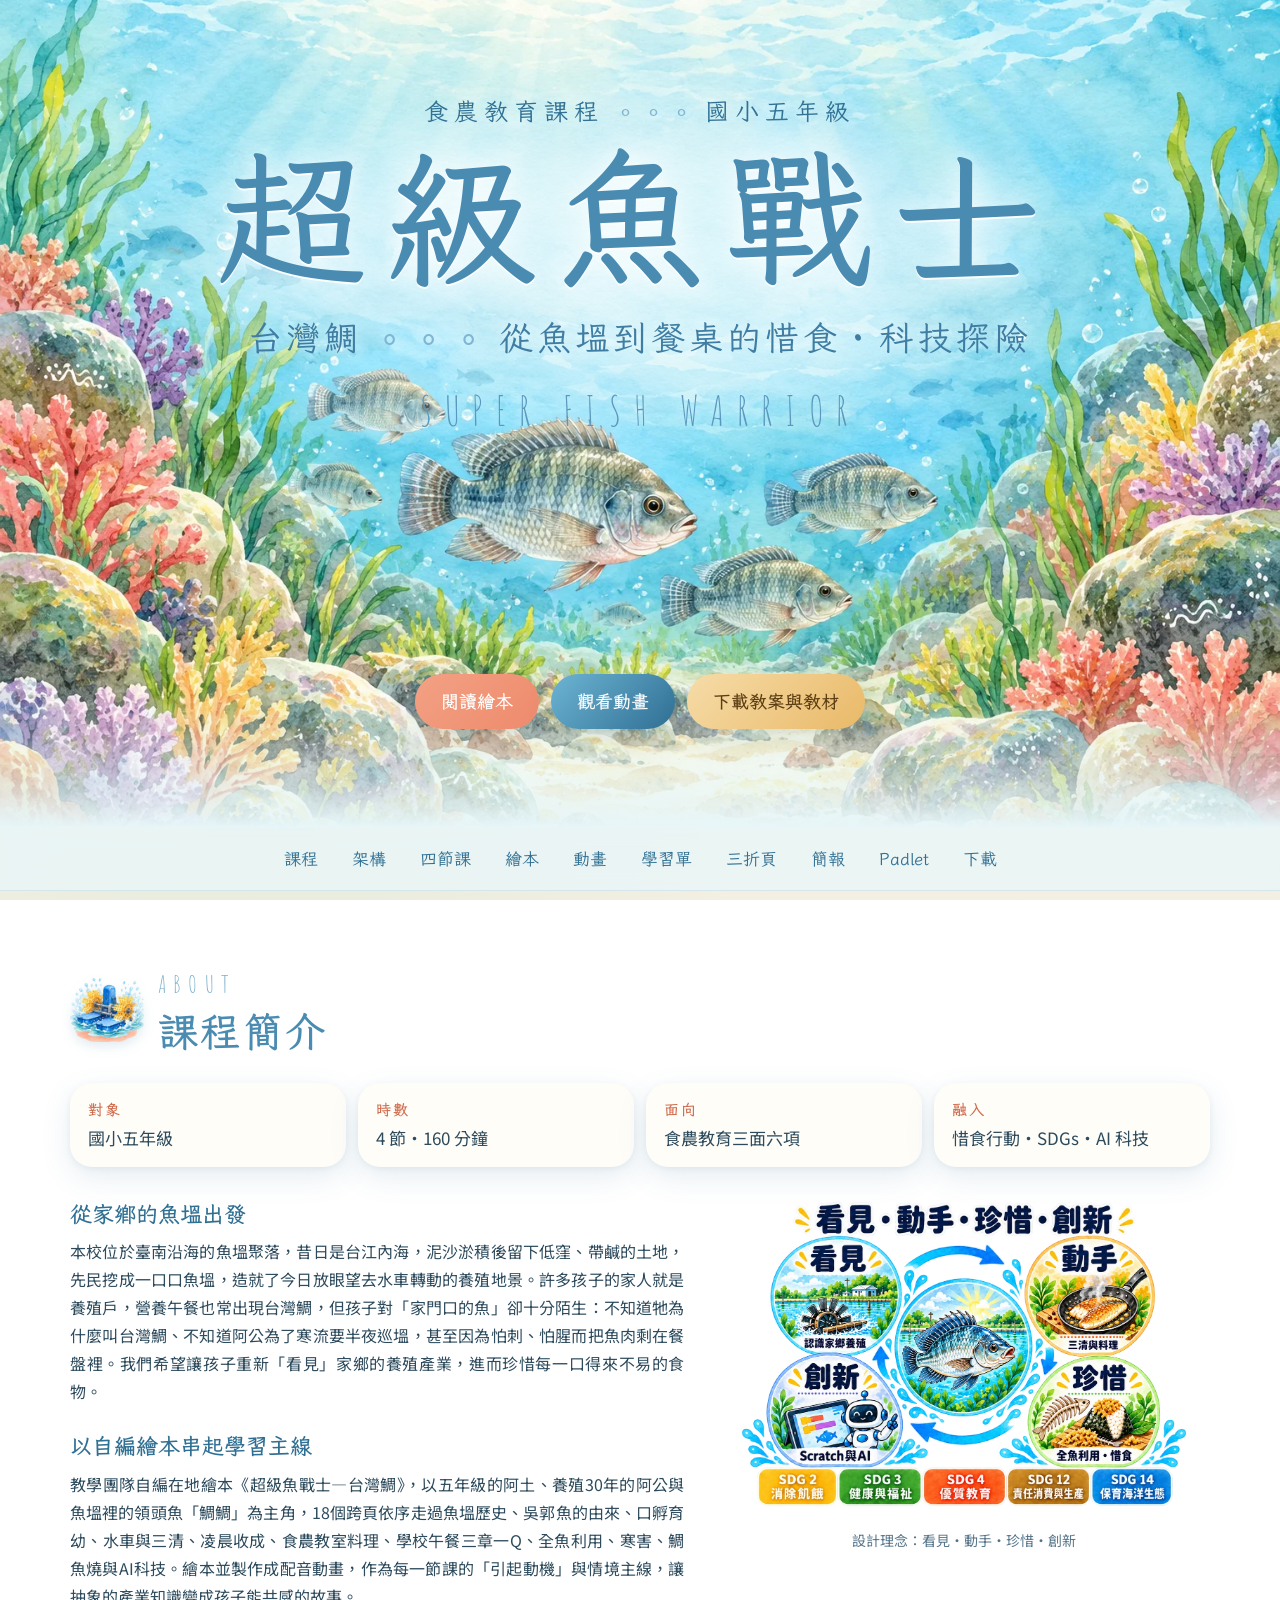
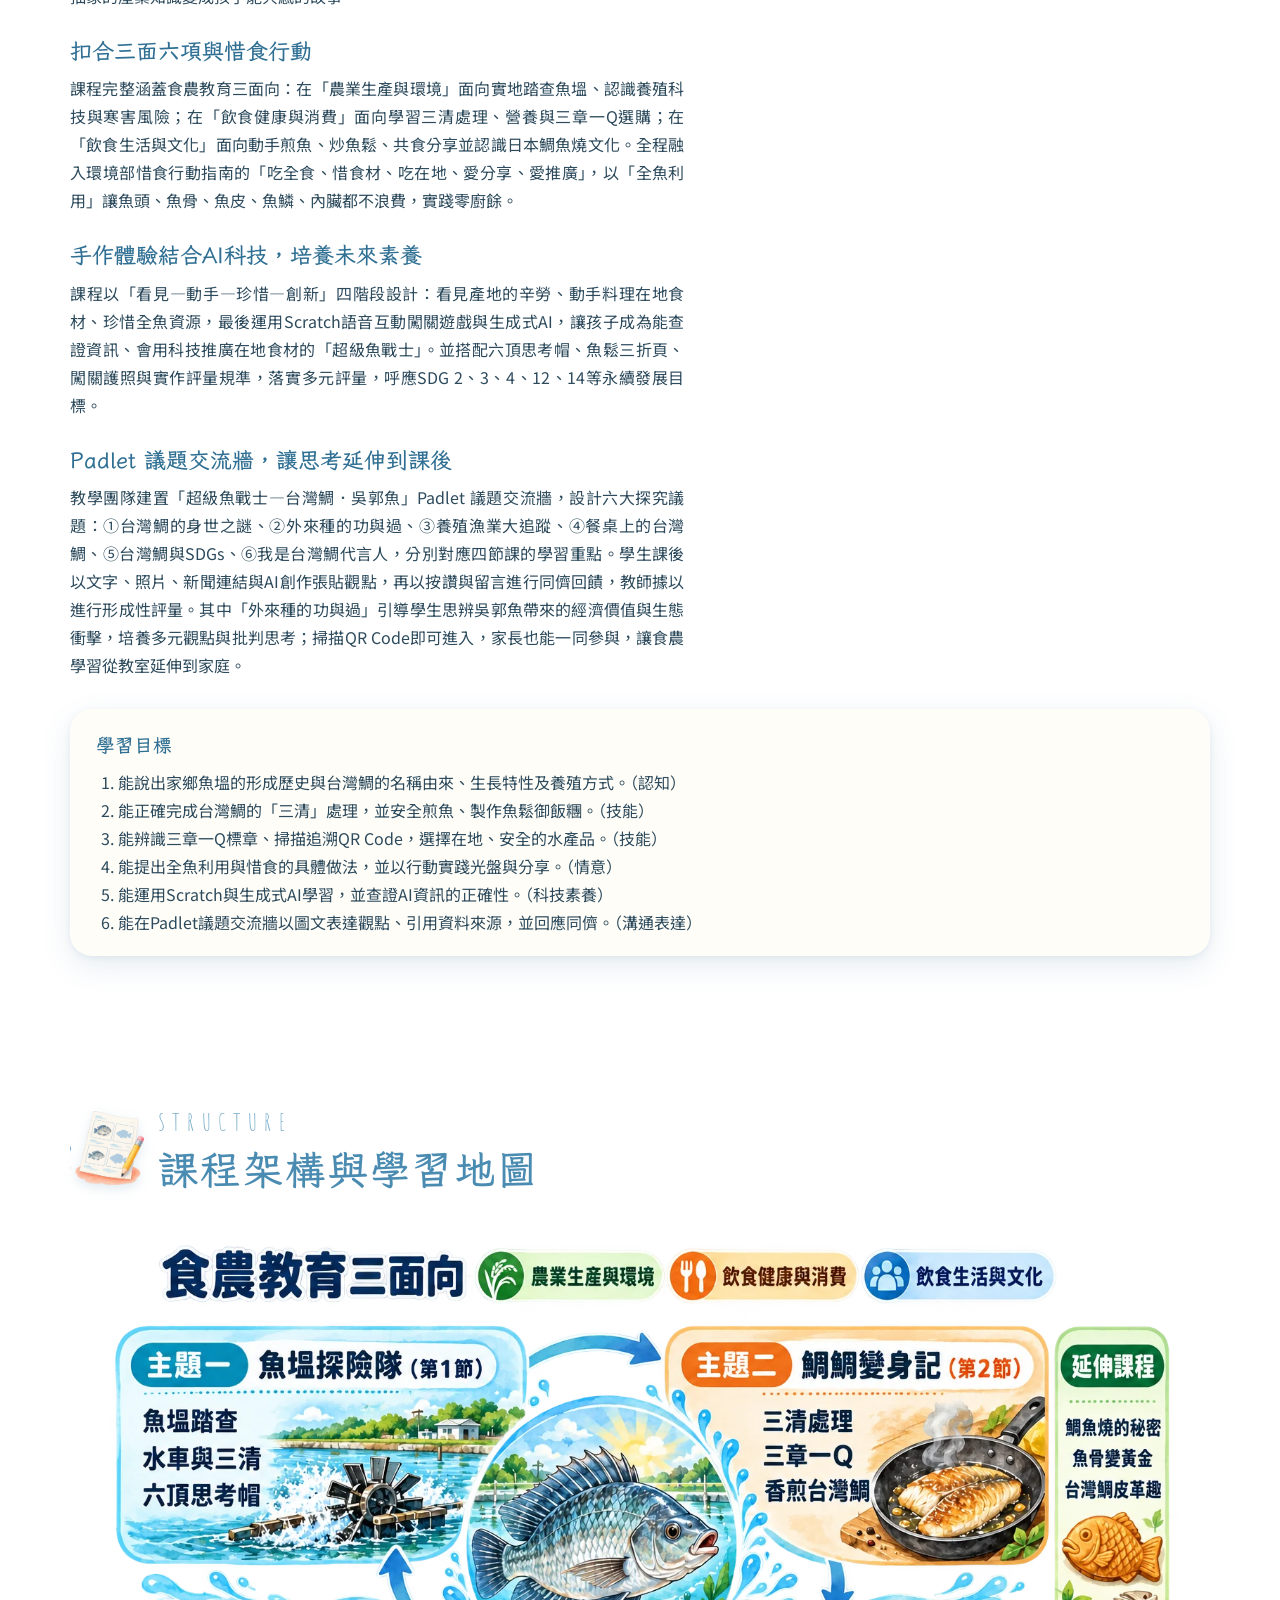
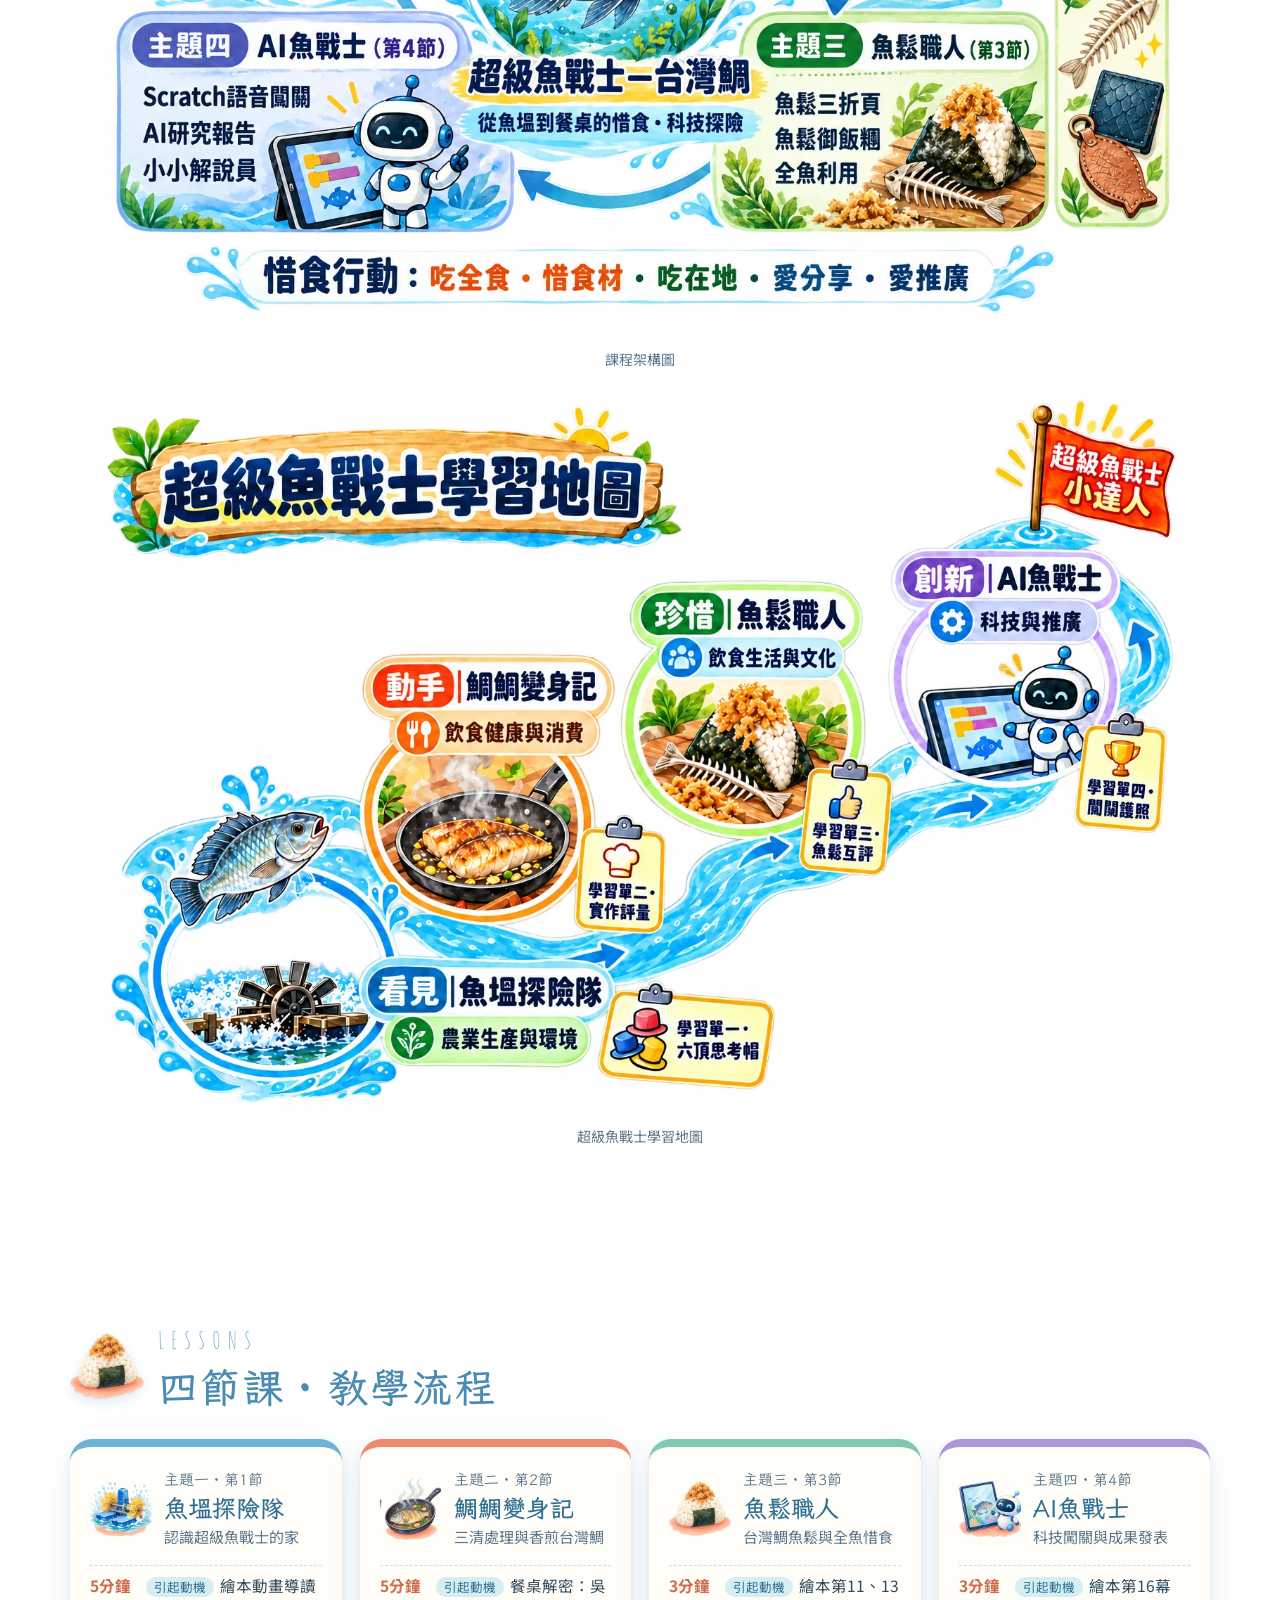
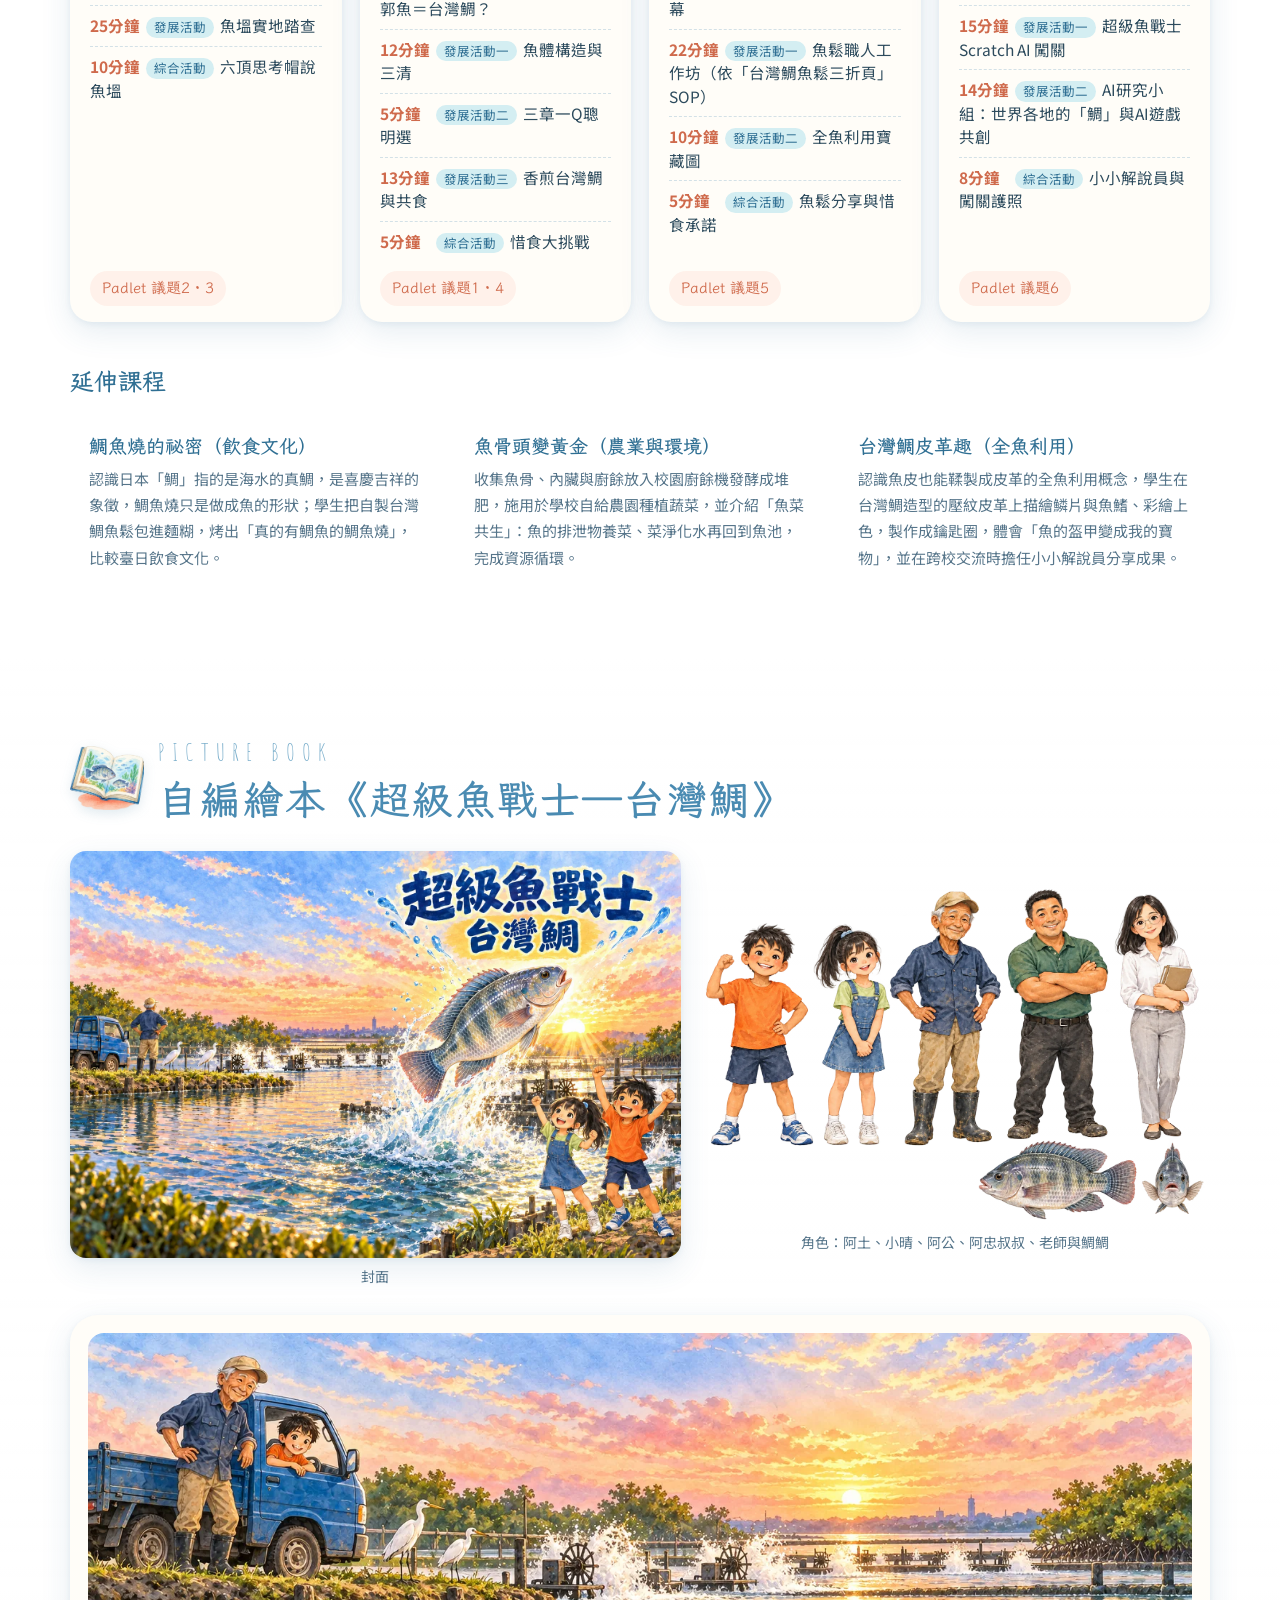
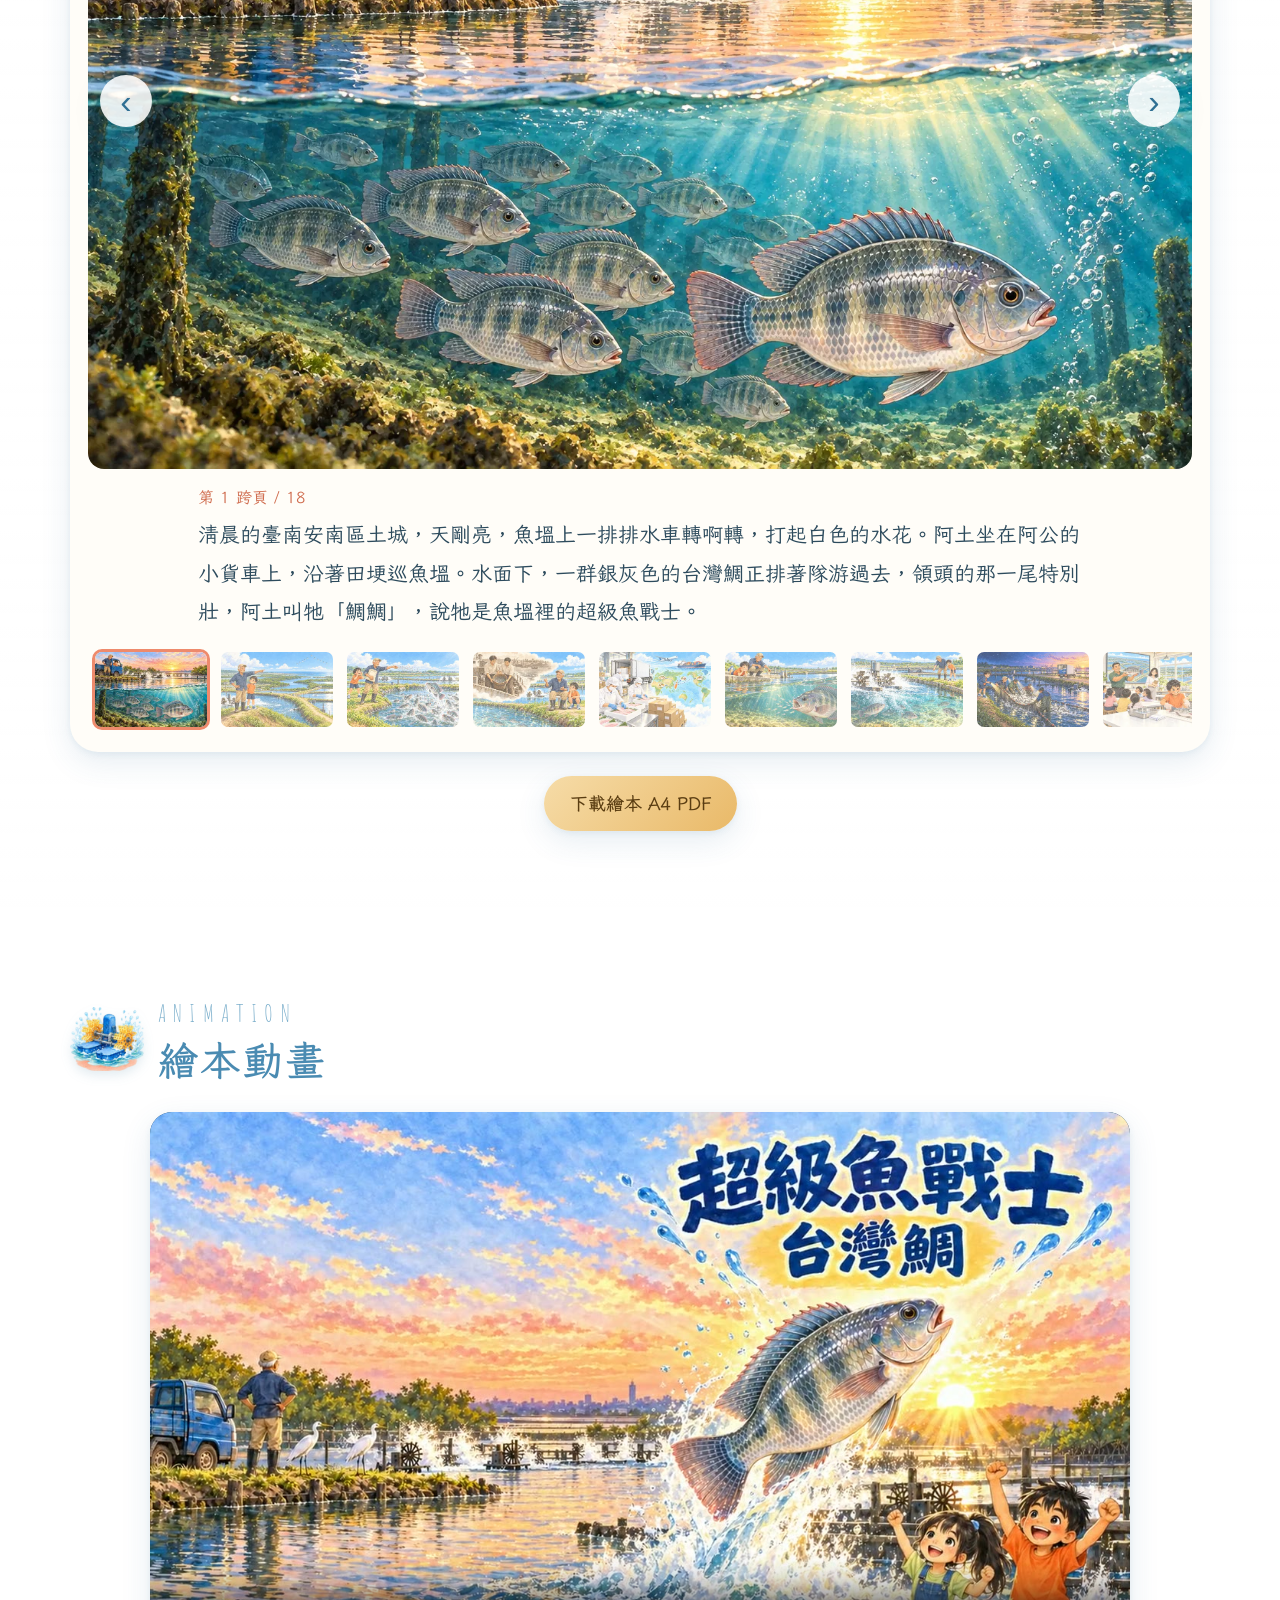
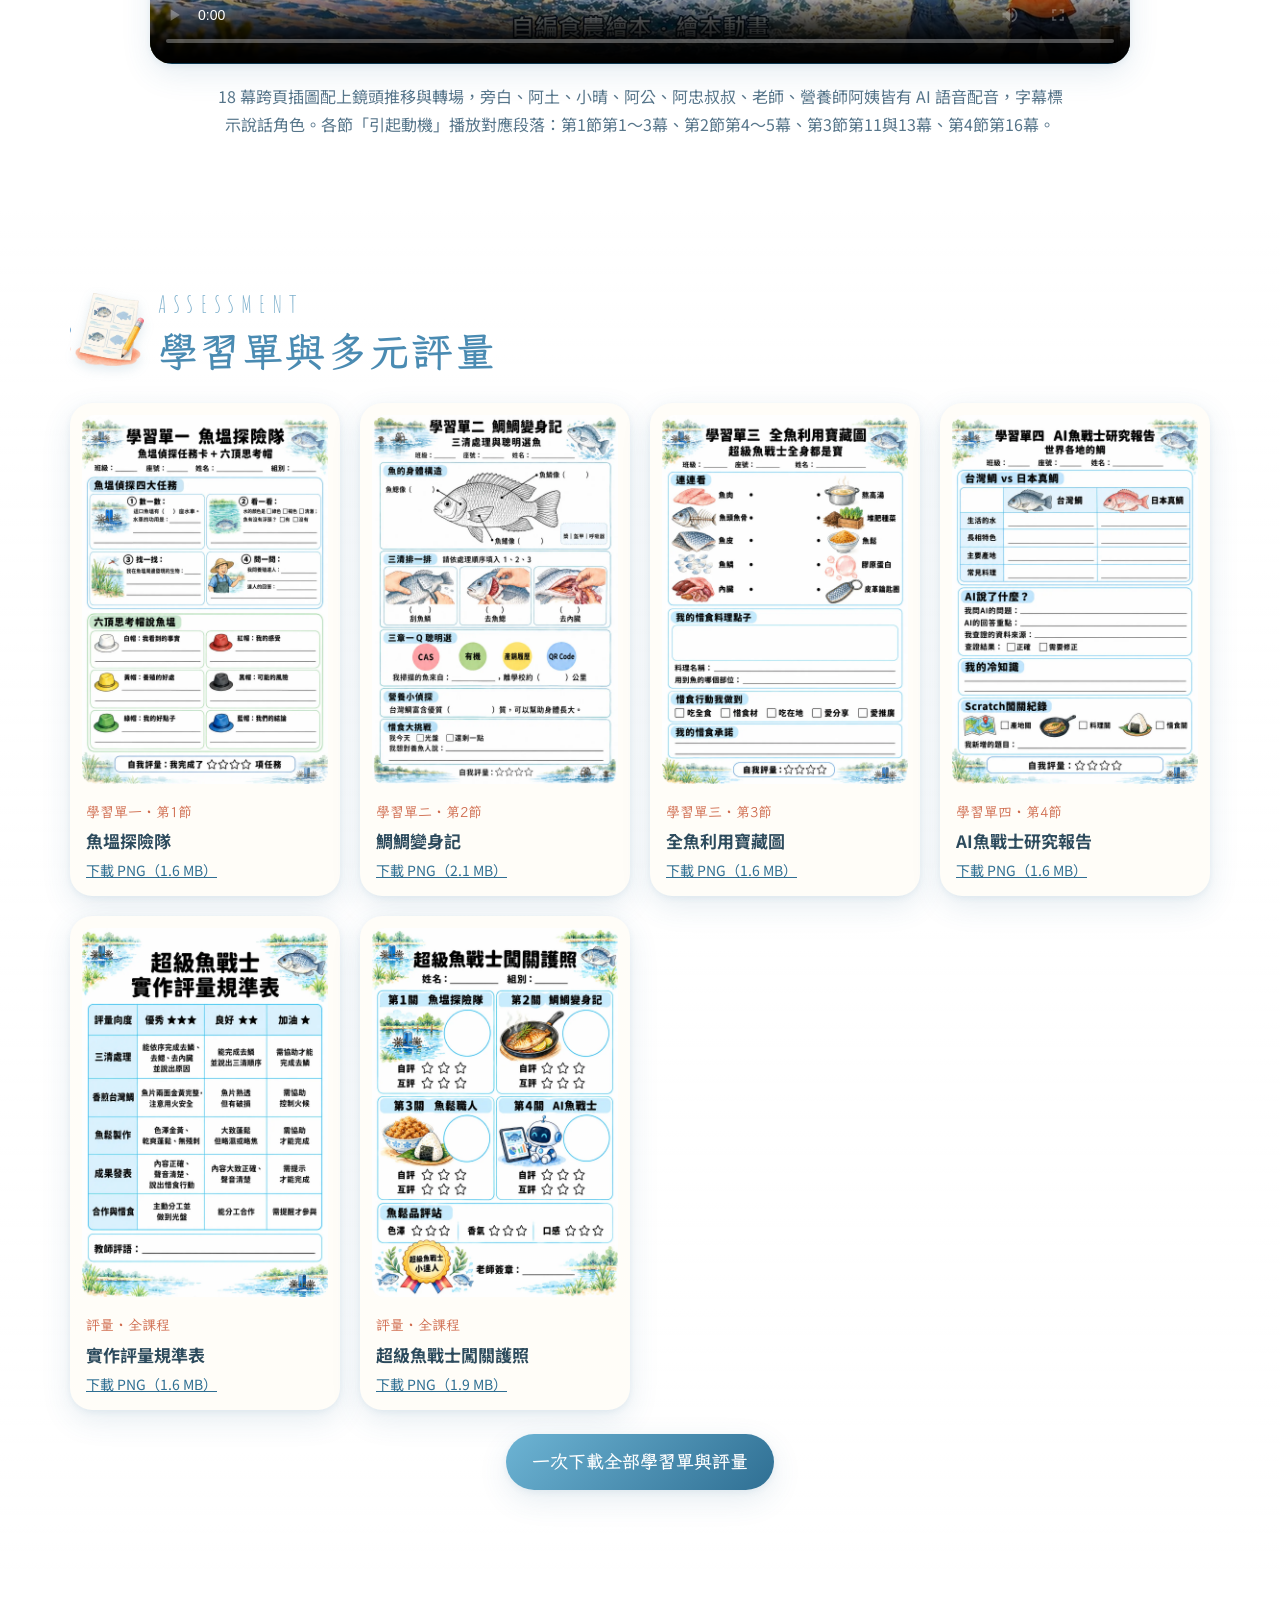
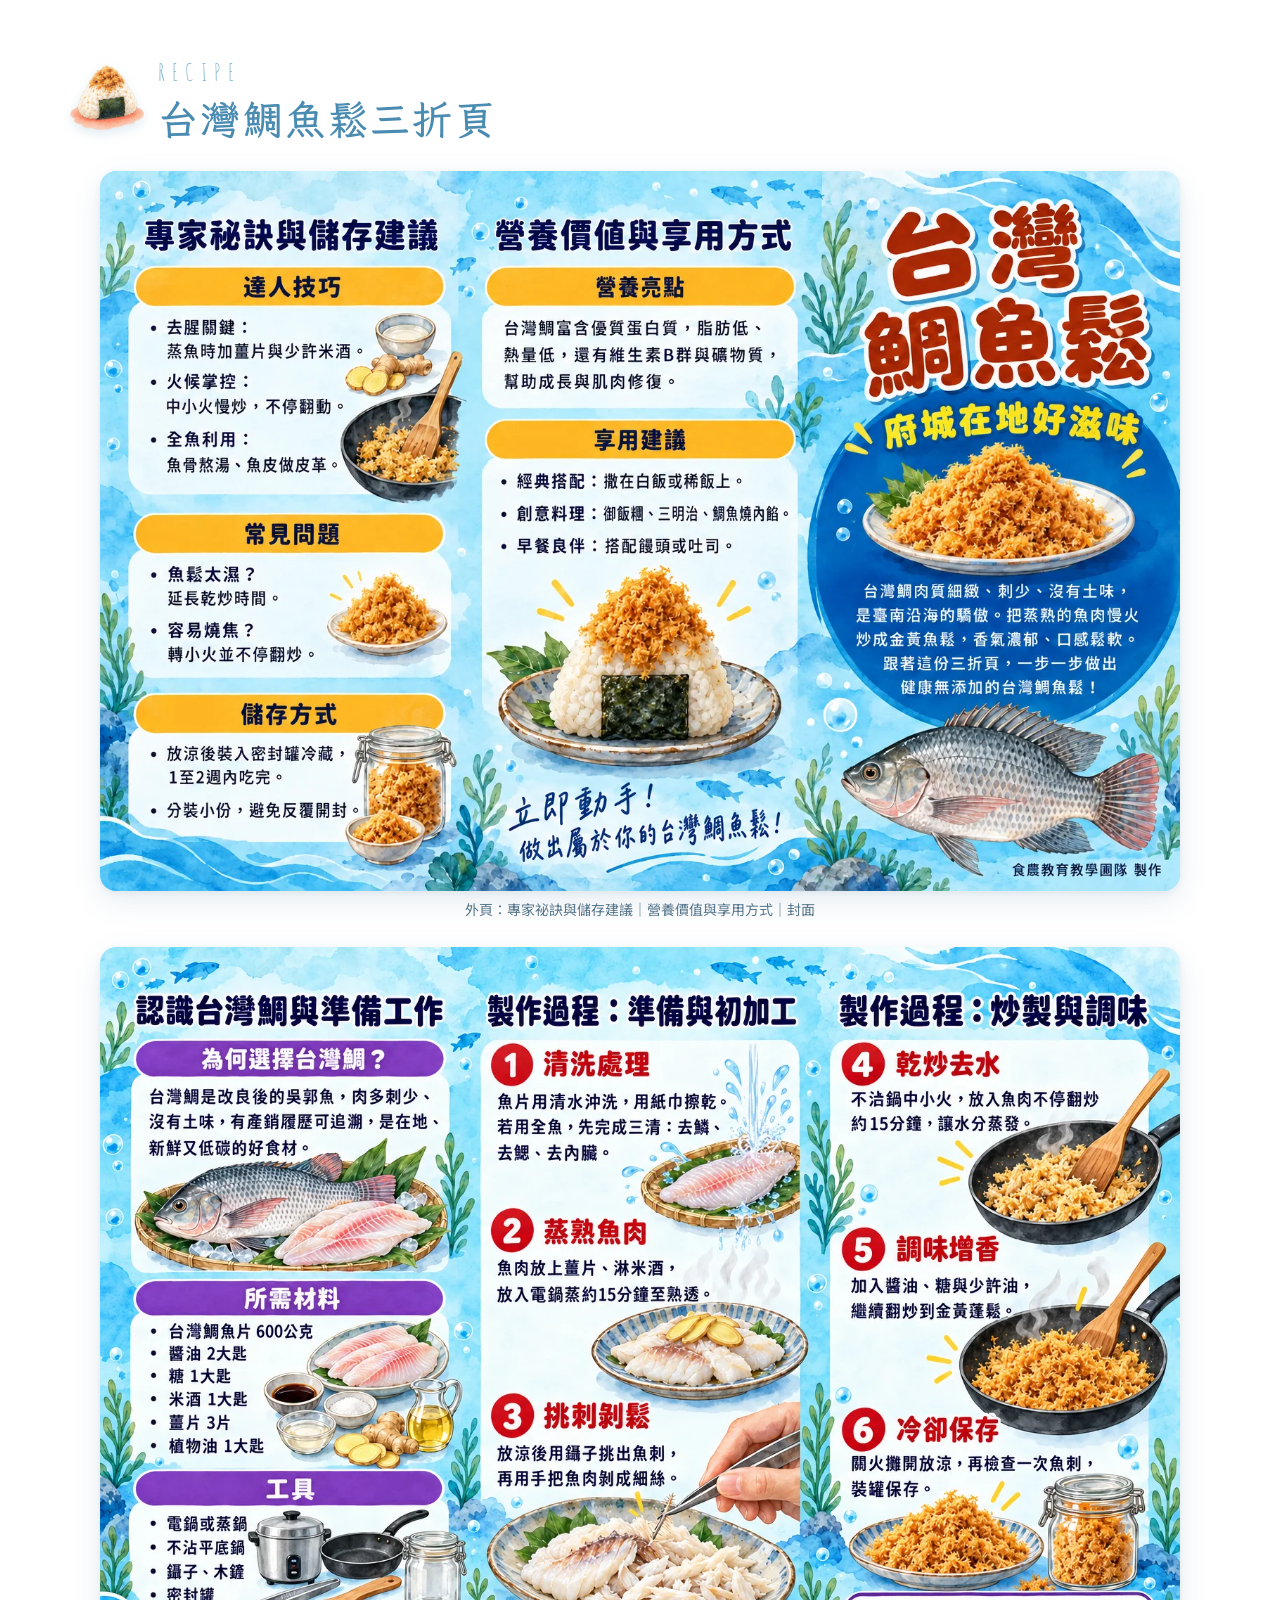
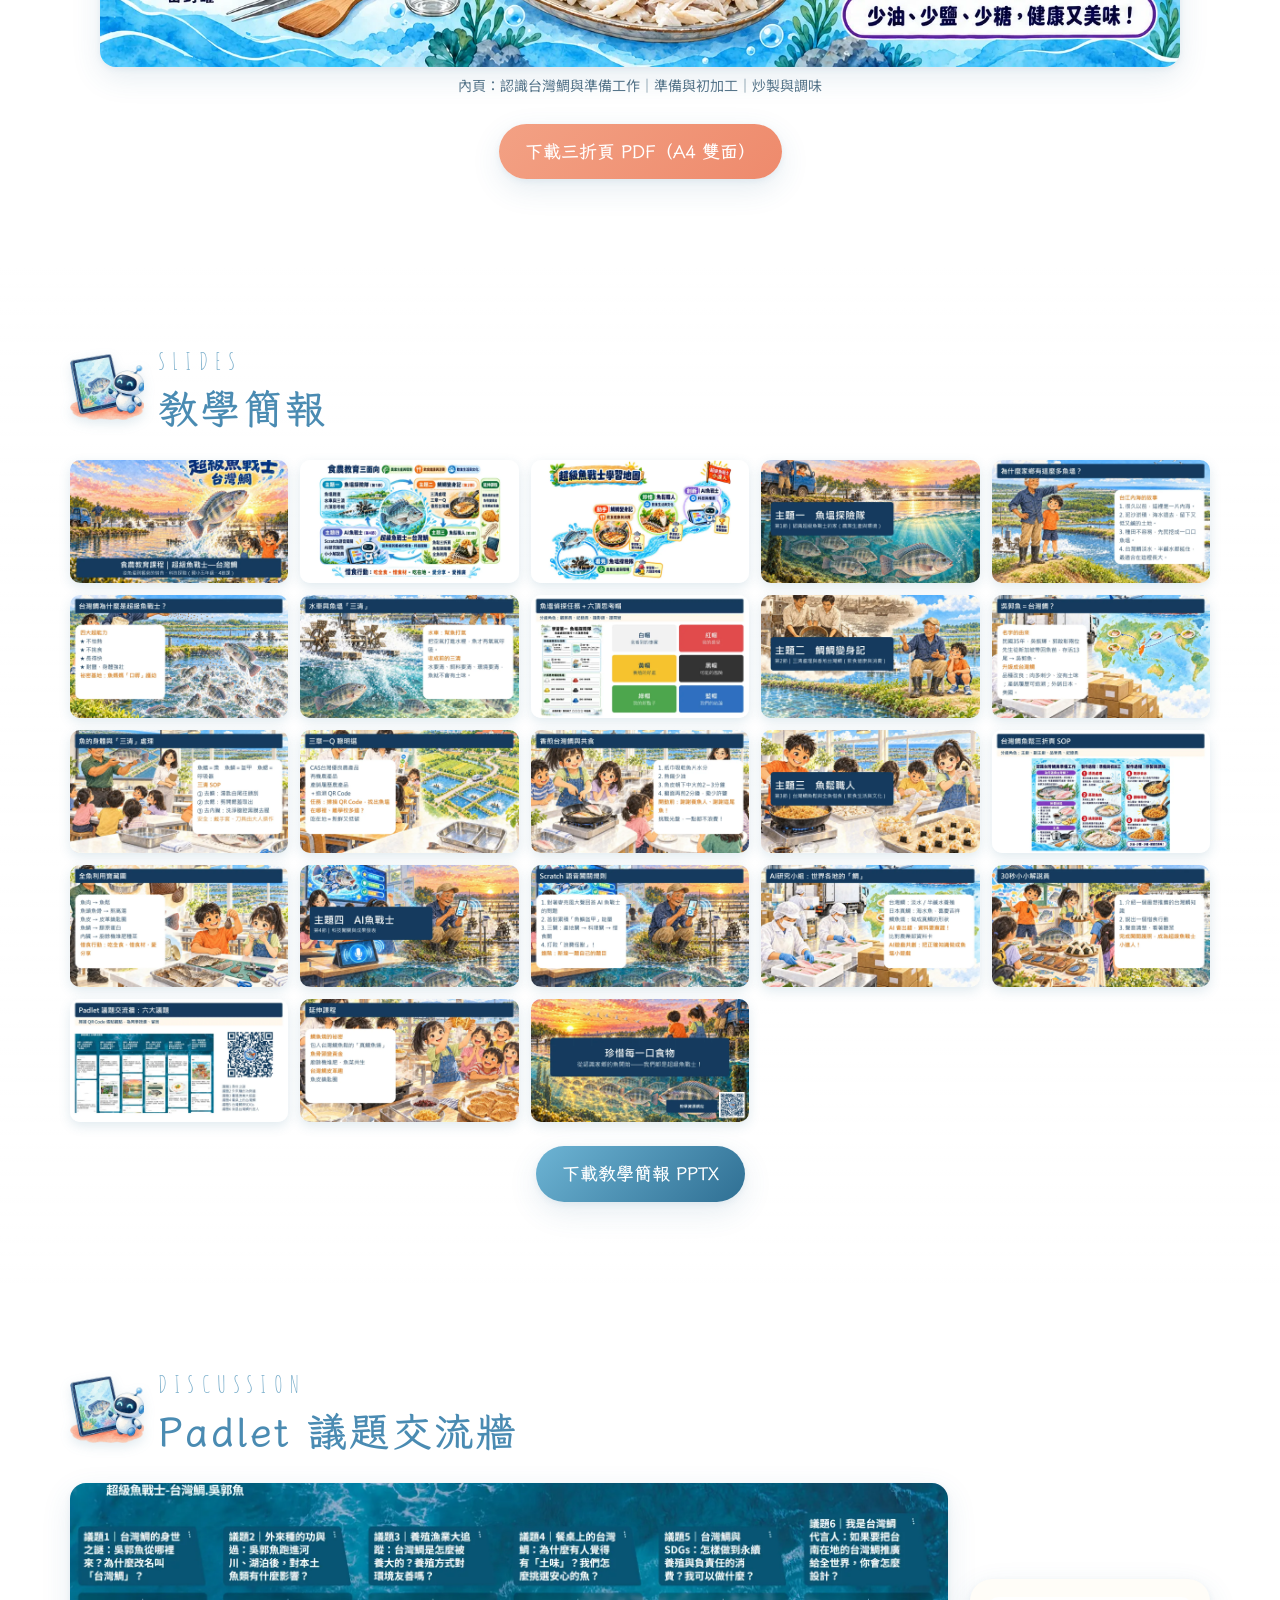
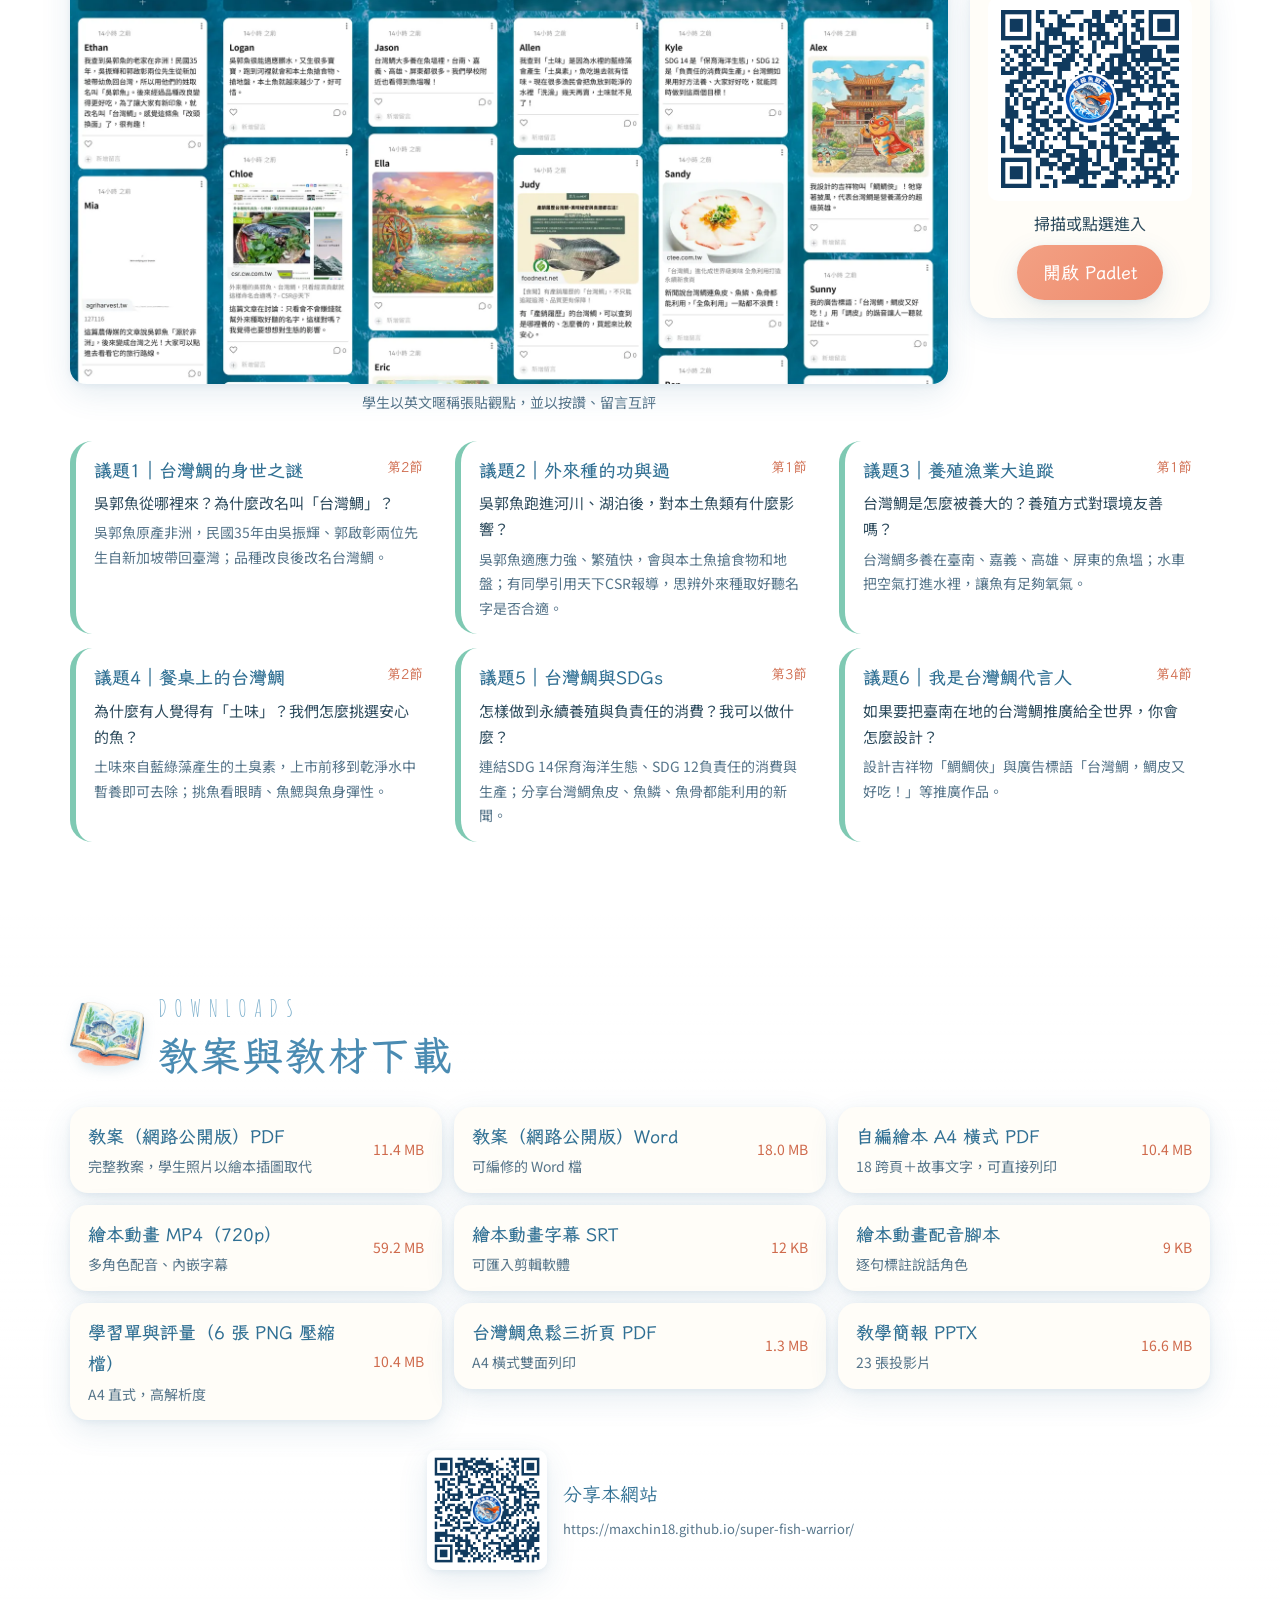
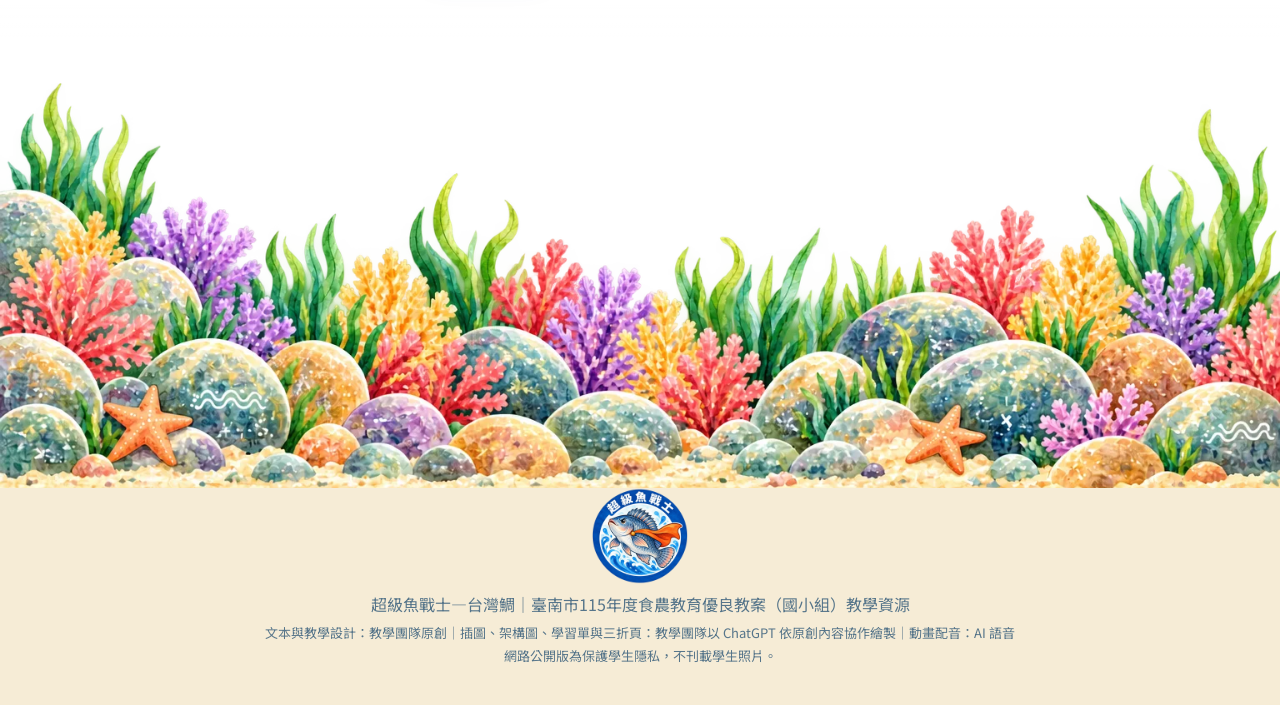
==== index.html @ cfd2410c "Add 超級魚戰士—台灣鯛 food and agriculture education resource site Lesson plan (public web edition), picture" ====
<!doctype html>
<html lang="zh-Hant-TW">
<head>
<meta charset="utf-8">
<meta name="viewport" content="width=device-width, initial-scale=1">
<title>超級魚戰士—台灣鯛｜食農教育教學資源</title>
<meta name="description" content="國小食農教育課程「超級魚戰士—台灣鯛」：教案、自編繪本、繪本動畫、學習單與評量、魚鬆三折頁、教學簡報與 Padlet 議題交流牆。">
<meta property="og:title" content="超級魚戰士—台灣鯛｜食農教育教學資源">
<meta property="og:image" content="img/hero.webp">
<link rel="icon" href="img/favicon.png">
<link rel="preconnect" href="https://fonts.googleapis.com"><link rel="preconnect" href="https://fonts.gstatic.com" crossorigin>
<link href="https://fonts.googleapis.com/css2?family=Amatic+SC:wght@700&family=LXGW+WenKai+TC:wght@400;700&family=Noto+Sans+TC:wght@400;500;700&display=swap" rel="stylesheet">
<link rel="stylesheet" href="style.css">
</head>
<body>
<header class="hero" id="top">
<div class="hero-inner">
<p class="kicker">食農教育課程 <span class="dots">∘ ∘ ∘</span> 國小五年級</p>
<h1>超級魚戰士</h1>
<p class="sub"><span class="sub-a">台灣鯛</span> <span class="dots">∘ ∘ ∘</span> <span class="sub-b">從魚塭到餐桌的惜食・科技探險</span></p>
<p class="en">SUPER FISH WARRIOR</p>
</div>
<div class="cta"><a class="btn coral" href="#book">閱讀繪本</a><a class="btn sea" href="#animation">觀看動畫</a><a class="btn sand" href="#downloads">下載教案與教材</a></div>
</header>
<nav class="nav"><div class="nav-inner"><a href="#about">課程</a><a href="#architecture">架構</a><a href="#lessons">四節課</a><a href="#book">繪本</a><a href="#animation">動畫</a><a href="#sheets">學習單</a><a href="#trifold">三折頁</a><a href="#slides">簡報</a><a href="#padlet">Padlet</a><a href="#downloads">下載</a></div></nav>
<main>
<section id="about" class="sec">
<div class="wrap">
<div class="sec-head"><img class="sec-icon" src="img/icon-1.webp" alt="" loading="lazy"><div><p class="eyebrow">ABOUT</p><h2>課程簡介</h2></div></div>
<ul class="facts"><li><b>對象</b>國小五年級</li><li><b>時數</b>4 節・160 分鐘</li><li><b>面向</b>食農教育三面六項</li><li><b>融入</b>惜食行動・SDGs・AI 科技</li></ul>
<div class="two">
<div class="prose">
<h3>從家鄉的魚塭出發</h3>
<p>本校位於臺南沿海的魚塭聚落，昔日是台江內海，泥沙淤積後留下低窪、帶鹹的土地，先民挖成一口口魚塭，造就了今日放眼望去水車轉動的養殖地景。許多孩子的家人就是養殖戶，營養午餐也常出現台灣鯛，但孩子對「家門口的魚」卻十分陌生：不知道牠為什麼叫台灣鯛、不知道阿公為了寒流要半夜巡塭，甚至因為怕刺、怕腥而把魚肉剩在餐盤裡。我們希望讓孩子重新「看見」家鄉的養殖產業，進而珍惜每一口得來不易的食物。</p>
<h3>以自編繪本串起學習主線</h3>
<p>教學團隊自編在地繪本《超級魚戰士—台灣鯛》，以五年級的阿土、養殖30年的阿公與魚塭裡的領頭魚「鯛鯛」為主角，18個跨頁依序走過魚塭歷史、吳郭魚的由來、口孵育幼、水車與三清、凌晨收成、食農教室料理、學校午餐三章一Q、全魚利用、寒害、鯛魚燒與AI科技。繪本並製作成配音動畫，作為每一節課的「引起動機」與情境主線，讓抽象的產業知識變成孩子能共感的故事。</p>
<h3>扣合三面六項與惜食行動</h3>
<p>課程完整涵蓋食農教育三面向：在「農業生產與環境」面向實地踏查魚塭、認識養殖科技與寒害風險；在「飲食健康與消費」面向學習三清處理、營養與三章一Q選購；在「飲食生活與文化」面向動手煎魚、炒魚鬆、共食分享並認識日本鯛魚燒文化。全程融入環境部惜食行動指南的「吃全食、惜食材、吃在地、愛分享、愛推廣」，以「全魚利用」讓魚頭、魚骨、魚皮、魚鱗、內臟都不浪費，實踐零廚餘。</p>
<h3>手作體驗結合AI科技，培養未來素養</h3>
<p>課程以「看見—動手—珍惜—創新」四階段設計：看見產地的辛勞、動手料理在地食材、珍惜全魚資源，最後運用Scratch語音互動闖關遊戲與生成式AI，讓孩子成為能查證資訊、會用科技推廣在地食材的「超級魚戰士」。並搭配六頂思考帽、魚鬆三折頁、闖關護照與實作評量規準，落實多元評量，呼應SDG 2、3、4、12、14等永續發展目標。</p>
<h3>Padlet 議題交流牆，讓思考延伸到課後</h3>
<p>教學團隊建置「超級魚戰士—台灣鯛．吳郭魚」Padlet 議題交流牆，設計六大探究議題：①台灣鯛的身世之謎、②外來種的功與過、③養殖漁業大追蹤、④餐桌上的台灣鯛、⑤台灣鯛與SDGs、⑥我是台灣鯛代言人，分別對應四節課的學習重點。學生課後以文字、照片、新聞連結與AI創作張貼觀點，再以按讚與留言進行同儕回饋，教師據以進行形成性評量。其中「外來種的功與過」引導學生思辨吳郭魚帶來的經濟價值與生態衝擊，培養多元觀點與批判思考；掃描QR Code即可進入，家長也能一同參與，讓食農學習從教室延伸到家庭。</p>
</div>
<figure class="float-fig"><img src="img/rationale.webp" alt="設計理念：看見、動手、珍惜、創新" loading="lazy"><figcaption>設計理念：看見・動手・珍惜・創新</figcaption></figure>
</div>
<div class="goals"><h3>學習目標</h3><ol><li>能說出家鄉魚塭的形成歷史與台灣鯛的名稱由來、生長特性及養殖方式。（認知）</li><li>能正確完成台灣鯛的「三清」處理，並安全煎魚、製作魚鬆御飯糰。（技能）</li><li>能辨識三章一Q標章、掃描追溯QR Code，選擇在地、安全的水產品。（技能）</li><li>能提出全魚利用與惜食的具體做法，並以行動實踐光盤與分享。（情意）</li><li>能運用Scratch與生成式AI學習，並查證AI資訊的正確性。（科技素養）</li><li>能在Padlet議題交流牆以圖文表達觀點、引用資料來源，並回應同儕。（溝通表達）</li></ol></div>
</div>
</section>
<section id="architecture" class="sec tint">
<div class="wrap">
<div class="sec-head"><img class="sec-icon" src="img/icon-6.webp" alt="" loading="lazy"><div><p class="eyebrow">STRUCTURE</p><h2>課程架構與學習地圖</h2></div></div>
<figure class="wide-fig"><img src="img/architecture.webp" alt="課程架構圖" loading="lazy"><figcaption>課程架構圖</figcaption></figure>
<figure class="wide-fig"><img src="img/learning-map.webp" alt="超級魚戰士學習地圖" loading="lazy"><figcaption>超級魚戰士學習地圖</figcaption></figure>
</div>
</section>
<section id="lessons" class="sec">
<div class="wrap">
<div class="sec-head"><img class="sec-icon" src="img/icon-4.webp" alt="" loading="lazy"><div><p class="eyebrow">LESSONS</p><h2>四節課・教學流程</h2></div></div>
<div class="lesson-grid">
<article class="lesson sea">
<div class="lesson-top"><img class="lesson-icon" src="img/icon-1.webp" alt="" loading="lazy"><div><p class="lesson-no">主題一・第1節</p><h3>魚塭探險隊</h3><p class="lesson-name">認識超級魚戰士的家</p></div></div>
<ol class="steps"><li><span class="time">5分鐘</span><span class="label">引起動機</span>繪本動畫導讀</li><li><span class="time">25分鐘</span><span class="label">發展活動</span>魚塭實地踏查</li><li><span class="time">10分鐘</span><span class="label">綜合活動</span>六頂思考帽說魚塭</li></ol>
<p class="chip">Padlet 議題2・3</p>
</article>
<article class="lesson coral">
<div class="lesson-top"><img class="lesson-icon" src="img/icon-3.webp" alt="" loading="lazy"><div><p class="lesson-no">主題二・第2節</p><h3>鯛鯛變身記</h3><p class="lesson-name">三清處理與香煎台灣鯛</p></div></div>
<ol class="steps"><li><span class="time">5分鐘</span><span class="label">引起動機</span>餐桌解密：吳郭魚＝台灣鯛？</li><li><span class="time">12分鐘</span><span class="label">發展活動一</span>魚體構造與三清</li><li><span class="time">5分鐘</span><span class="label">發展活動二</span>三章一Q聰明選</li><li><span class="time">13分鐘</span><span class="label">發展活動三</span>香煎台灣鯛與共食</li><li><span class="time">5分鐘</span><span class="label">綜合活動</span>惜食大挑戰</li></ol>
<p class="chip">Padlet 議題1・4</p>
</article>
<article class="lesson mint">
<div class="lesson-top"><img class="lesson-icon" src="img/icon-4.webp" alt="" loading="lazy"><div><p class="lesson-no">主題三・第3節</p><h3>魚鬆職人</h3><p class="lesson-name">台灣鯛魚鬆與全魚惜食</p></div></div>
<ol class="steps"><li><span class="time">3分鐘</span><span class="label">引起動機</span>繪本第11、13幕</li><li><span class="time">22分鐘</span><span class="label">發展活動一</span>魚鬆職人工作坊（依「台灣鯛魚鬆三折頁」SOP）</li><li><span class="time">10分鐘</span><span class="label">發展活動二</span>全魚利用寶藏圖</li><li><span class="time">5分鐘</span><span class="label">綜合活動</span>魚鬆分享與惜食承諾</li></ol>
<p class="chip">Padlet 議題5</p>
</article>
<article class="lesson lav">
<div class="lesson-top"><img class="lesson-icon" src="img/icon-5.webp" alt="" loading="lazy"><div><p class="lesson-no">主題四・第4節</p><h3>AI魚戰士</h3><p class="lesson-name">科技闖關與成果發表</p></div></div>
<ol class="steps"><li><span class="time">3分鐘</span><span class="label">引起動機</span>繪本第16幕</li><li><span class="time">15分鐘</span><span class="label">發展活動一</span>超級魚戰士 Scratch AI 闖關</li><li><span class="time">14分鐘</span><span class="label">發展活動二</span>AI研究小組：世界各地的「鯛」與AI遊戲共創</li><li><span class="time">8分鐘</span><span class="label">綜合活動</span>小小解說員與闖關護照</li></ol>
<p class="chip">Padlet 議題6</p>
</article>
</div>
<h3 class="minor">延伸課程</h3>
<div class="ext-grid">
<div class="ext"><h4>鯛魚燒的祕密（飲食文化）</h4><p>認識日本「鯛」指的是海水的真鯛，是喜慶吉祥的象徵，鯛魚燒只是做成魚的形狀；學生把自製台灣鯛魚鬆包進麵糊，烤出「真的有鯛魚的鯛魚燒」，比較臺日飲食文化。</p></div>
<div class="ext"><h4>魚骨頭變黃金（農業與環境）</h4><p>收集魚骨、內臟與廚餘放入校園廚餘機發酵成堆肥，施用於學校自給農園種植蔬菜，並介紹「魚菜共生」：魚的排泄物養菜、菜淨化水再回到魚池，完成資源循環。</p></div>
<div class="ext"><h4>台灣鯛皮革趣（全魚利用）</h4><p>認識魚皮也能鞣製成皮革的全魚利用概念，學生在台灣鯛造型的壓紋皮革上描繪鱗片與魚鰭、彩繪上色，製作成鑰匙圈，體會「魚的盔甲變成我的寶物」，並在跨校交流時擔任小小解說員分享成果。</p></div>
</div>
</div>
</section>
<section id="book" class="sec tint">
<div class="wrap">
<div class="sec-head"><img class="sec-icon" src="img/icon-2.webp" alt="" loading="lazy"><div><p class="eyebrow">PICTURE BOOK</p><h2>自編繪本《超級魚戰士—台灣鯛》</h2></div></div>
<div class="book-intro"><figure><img src="book/cover.webp" alt="繪本封面" loading="lazy"><figcaption>封面</figcaption></figure><figure><img src="book/characters.webp" alt="角色設定：阿土、小晴、阿公、阿忠叔叔、老師與鯛鯛" loading="lazy"><figcaption>角色：阿土、小晴、阿公、阿忠叔叔、老師與鯛鯛</figcaption></figure></div>
<div class="reader" id="reader">
<div class="reader-stage"><button class="nav-btn prev" aria-label="上一頁">‹</button><img id="reader-img" src="book/p01.webp" alt="繪本第1跨頁"><button class="nav-btn next" aria-label="下一頁">›</button></div>
<div class="reader-text"><p class="page-no" id="reader-no">第 1 跨頁 / 18</p><p id="reader-txt">清晨的臺南安南區土城，天剛亮，魚塭上一排排水車轉啊轉，打起白色的水花。阿土坐在阿公的小貨車上，沿著田埂巡魚塭。水面下，一群銀灰色的台灣鯛正排著隊游過去，領頭的那一尾特別壯，阿土叫牠「鯛鯛」，說牠是魚塭裡的超級魚戰士。</p></div>
<div class="thumbs"><button data-i="0" aria-label="第1跨頁"><img src="book/t01.webp" alt="" loading="lazy"></button><button data-i="1" aria-label="第2跨頁"><img src="book/t02.webp" alt="" loading="lazy"></button><button data-i="2" aria-label="第3跨頁"><img src="book/t03.webp" alt="" loading="lazy"></button><button data-i="3" aria-label="第4跨頁"><img src="book/t04.webp" alt="" loading="lazy"></button><button data-i="4" aria-label="第5跨頁"><img src="book/t05.webp" alt="" loading="lazy"></button><button data-i="5" aria-label="第6跨頁"><img src="book/t06.webp" alt="" loading="lazy"></button><button data-i="6" aria-label="第7跨頁"><img src="book/t07.webp" alt="" loading="lazy"></button><button data-i="7" aria-label="第8跨頁"><img src="book/t08.webp" alt="" loading="lazy"></button><button data-i="8" aria-label="第9跨頁"><img src="book/t09.webp" alt="" loading="lazy"></button><button data-i="9" aria-label="第10跨頁"><img src="book/t10.webp" alt="" loading="lazy"></button><button data-i="10" aria-label="第11跨頁"><img src="book/t11.webp" alt="" loading="lazy"></button><button data-i="11" aria-label="第12跨頁"><img src="book/t12.webp" alt="" loading="lazy"></button><button data-i="12" aria-label="第13跨頁"><img src="book/t13.webp" alt="" loading="lazy"></button><button data-i="13" aria-label="第14跨頁"><img src="book/t14.webp" alt="" loading="lazy"></button><button data-i="14" aria-label="第15跨頁"><img src="book/t15.webp" alt="" loading="lazy"></button><button data-i="15" aria-label="第16跨頁"><img src="book/t16.webp" alt="" loading="lazy"></button><button data-i="16" aria-label="第17跨頁"><img src="book/t17.webp" alt="" loading="lazy"></button><button data-i="17" aria-label="第18跨頁"><img src="book/t18.webp" alt="" loading="lazy"></button></div>
</div>
<p class="center"><a class="btn sand" href="downloads/picture-book-A4.pdf" download>下載繪本 A4 PDF</a></p>
</div>
</section>
<section id="animation" class="sec">
<div class="wrap">
<div class="sec-head"><img class="sec-icon" src="img/icon-1.webp" alt="" loading="lazy"><div><p class="eyebrow">ANIMATION</p><h2>繪本動畫</h2></div></div>
<div class="video-box"><video controls preload="metadata" poster="media/animation-poster.jpg" playsinline><source src="media/animation-720p.mp4" type="video/mp4"><track kind="subtitles" src="media/animation-zh-TW.vtt" srclang="zh-TW" label="繁體中文" default></video></div>
<p class="note">18 幕跨頁插圖配上鏡頭推移與轉場，旁白、阿土、小晴、阿公、阿忠叔叔、老師、營養師阿姨皆有 AI 語音配音，字幕標示說話角色。各節「引起動機」播放對應段落：第1節第1～3幕、第2節第4～5幕、第3節第11與13幕、第4節第16幕。</p>
</div>
</section>
<section id="sheets" class="sec tint">
<div class="wrap">
<div class="sec-head"><img class="sec-icon" src="img/icon-6.webp" alt="" loading="lazy"><div><p class="eyebrow">ASSESSMENT</p><h2>學習單與多元評量</h2></div></div>
<div class="sheet-grid">
<figure class="sheet"><button class="zoom" data-src="sheets/worksheet-1.webp" aria-label="放大 魚塭探險隊"><img src="sheets/worksheet-1.webp" alt="學習單一 魚塭探險隊" loading="lazy"></button><figcaption><span class="tag">學習單一・第1節</span><b>魚塭探險隊</b><a href="downloads/sheets/worksheet-1.png" download>下載 PNG（1.6 MB）</a></figcaption></figure>
<figure class="sheet"><button class="zoom" data-src="sheets/worksheet-2.webp" aria-label="放大 鯛鯛變身記"><img src="sheets/worksheet-2.webp" alt="學習單二 鯛鯛變身記" loading="lazy"></button><figcaption><span class="tag">學習單二・第2節</span><b>鯛鯛變身記</b><a href="downloads/sheets/worksheet-2.png" download>下載 PNG（2.1 MB）</a></figcaption></figure>
<figure class="sheet"><button class="zoom" data-src="sheets/worksheet-3.webp" aria-label="放大 全魚利用寶藏圖"><img src="sheets/worksheet-3.webp" alt="學習單三 全魚利用寶藏圖" loading="lazy"></button><figcaption><span class="tag">學習單三・第3節</span><b>全魚利用寶藏圖</b><a href="downloads/sheets/worksheet-3.png" download>下載 PNG（1.6 MB）</a></figcaption></figure>
<figure class="sheet"><button class="zoom" data-src="sheets/worksheet-4.webp" aria-label="放大 AI魚戰士研究報告"><img src="sheets/worksheet-4.webp" alt="學習單四 AI魚戰士研究報告" loading="lazy"></button><figcaption><span class="tag">學習單四・第4節</span><b>AI魚戰士研究報告</b><a href="downloads/sheets/worksheet-4.png" download>下載 PNG（1.6 MB）</a></figcaption></figure>
<figure class="sheet"><button class="zoom" data-src="sheets/rubric.webp" aria-label="放大 實作評量規準表"><img src="sheets/rubric.webp" alt="評量 實作評量規準表" loading="lazy"></button><figcaption><span class="tag">評量・全課程</span><b>實作評量規準表</b><a href="downloads/sheets/rubric.png" download>下載 PNG（1.6 MB）</a></figcaption></figure>
<figure class="sheet"><button class="zoom" data-src="sheets/passport.webp" aria-label="放大 超級魚戰士闖關護照"><img src="sheets/passport.webp" alt="評量 超級魚戰士闖關護照" loading="lazy"></button><figcaption><span class="tag">評量・全課程</span><b>超級魚戰士闖關護照</b><a href="downloads/sheets/passport.png" download>下載 PNG（1.9 MB）</a></figcaption></figure>
</div>
<p class="center"><a class="btn sea" href="downloads/worksheets-and-rubrics.zip" download>一次下載全部學習單與評量</a></p>
</div>
</section>
<section id="trifold" class="sec">
<div class="wrap">
<div class="sec-head"><img class="sec-icon" src="img/icon-4.webp" alt="" loading="lazy"><div><p class="eyebrow">RECIPE</p><h2>台灣鯛魚鬆三折頁</h2></div></div>
<figure class="wide-fig framed"><button class="zoom" data-src="img/trifold-outside.webp"><img src="img/trifold-outside.webp" alt="三折頁外頁" loading="lazy"></button><figcaption>外頁：專家祕訣與儲存建議｜營養價值與享用方式｜封面</figcaption></figure>
<figure class="wide-fig framed"><button class="zoom" data-src="img/trifold-inside.webp"><img src="img/trifold-inside.webp" alt="三折頁內頁" loading="lazy"></button><figcaption>內頁：認識台灣鯛與準備工作｜準備與初加工｜炒製與調味</figcaption></figure>
<p class="center"><a class="btn coral" href="downloads/fish-floss-trifold.pdf" download>下載三折頁 PDF（A4 雙面）</a></p>
</div>
</section>
<section id="slides" class="sec tint">
<div class="wrap">
<div class="sec-head"><img class="sec-icon" src="img/icon-5.webp" alt="" loading="lazy"><div><p class="eyebrow">SLIDES</p><h2>教學簡報</h2></div></div>
<div class="slide-grid">
<button class="zoom slide" data-src="slides/slide_01.webp" aria-label="投影片 1"><img src="slides/slide_01.webp" alt="投影片 1" loading="lazy"></button>
<button class="zoom slide" data-src="slides/slide_02.webp" aria-label="投影片 2"><img src="slides/slide_02.webp" alt="投影片 2" loading="lazy"></button>
<button class="zoom slide" data-src="slides/slide_03.webp" aria-label="投影片 3"><img src="slides/slide_03.webp" alt="投影片 3" loading="lazy"></button>
<button class="zoom slide" data-src="slides/slide_04.webp" aria-label="投影片 4"><img src="slides/slide_04.webp" alt="投影片 4" loading="lazy"></button>
<button class="zoom slide" data-src="slides/slide_05.webp" aria-label="投影片 5"><img src="slides/slide_05.webp" alt="投影片 5" loading="lazy"></button>
<button class="zoom slide" data-src="slides/slide_06.webp" aria-label="投影片 6"><img src="slides/slide_06.webp" alt="投影片 6" loading="lazy"></button>
<button class="zoom slide" data-src="slides/slide_07.webp" aria-label="投影片 7"><img src="slides/slide_07.webp" alt="投影片 7" loading="lazy"></button>
<button class="zoom slide" data-src="slides/slide_08.webp" aria-label="投影片 8"><img src="slides/slide_08.webp" alt="投影片 8" loading="lazy"></button>
<button class="zoom slide" data-src="slides/slide_09.webp" aria-label="投影片 9"><img src="slides/slide_09.webp" alt="投影片 9" loading="lazy"></button>
<button class="zoom slide" data-src="slides/slide_10.webp" aria-label="投影片 10"><img src="slides/slide_10.webp" alt="投影片 10" loading="lazy"></button>
<button class="zoom slide" data-src="slides/slide_11.webp" aria-label="投影片 11"><img src="slides/slide_11.webp" alt="投影片 11" loading="lazy"></button>
<button class="zoom slide" data-src="slides/slide_12.webp" aria-label="投影片 12"><img src="slides/slide_12.webp" alt="投影片 12" loading="lazy"></button>
<button class="zoom slide" data-src="slides/slide_13.webp" aria-label="投影片 13"><img src="slides/slide_13.webp" alt="投影片 13" loading="lazy"></button>
<button class="zoom slide" data-src="slides/slide_14.webp" aria-label="投影片 14"><img src="slides/slide_14.webp" alt="投影片 14" loading="lazy"></button>
<button class="zoom slide" data-src="slides/slide_15.webp" aria-label="投影片 15"><img src="slides/slide_15.webp" alt="投影片 15" loading="lazy"></button>
<button class="zoom slide" data-src="slides/slide_16.webp" aria-label="投影片 16"><img src="slides/slide_16.webp" alt="投影片 16" loading="lazy"></button>
<button class="zoom slide" data-src="slides/slide_17.webp" aria-label="投影片 17"><img src="slides/slide_17.webp" alt="投影片 17" loading="lazy"></button>
<button class="zoom slide" data-src="slides/slide_18.webp" aria-label="投影片 18"><img src="slides/slide_18.webp" alt="投影片 18" loading="lazy"></button>
<button class="zoom slide" data-src="slides/slide_19.webp" aria-label="投影片 19"><img src="slides/slide_19.webp" alt="投影片 19" loading="lazy"></button>
<button class="zoom slide" data-src="slides/slide_20.webp" aria-label="投影片 20"><img src="slides/slide_20.webp" alt="投影片 20" loading="lazy"></button>
<button class="zoom slide" data-src="slides/slide_21.webp" aria-label="投影片 21"><img src="slides/slide_21.webp" alt="投影片 21" loading="lazy"></button>
<button class="zoom slide" data-src="slides/slide_22.webp" aria-label="投影片 22"><img src="slides/slide_22.webp" alt="投影片 22" loading="lazy"></button>
<button class="zoom slide" data-src="slides/slide_23.webp" aria-label="投影片 23"><img src="slides/slide_23.webp" alt="投影片 23" loading="lazy"></button>
</div>
<p class="center"><a class="btn sea" href="downloads/teaching-slides.pptx" download>下載教學簡報 PPTX</a></p>
</div>
</section>
<section id="padlet" class="sec">
<div class="wrap">
<div class="sec-head"><img class="sec-icon" src="img/icon-5.webp" alt="" loading="lazy"><div><p class="eyebrow">DISCUSSION</p><h2>Padlet 議題交流牆</h2></div></div>
<div class="padlet">
<figure class="framed"><button class="zoom" data-src="img/padlet-board.webp"><img src="img/padlet-board.webp" alt="Padlet 議題交流牆截圖" loading="lazy"></button><figcaption>學生以英文暱稱張貼觀點，並以按讚、留言互評</figcaption></figure>
<div class="qr-card"><img src="img/padlet-qr.png" alt="Padlet QR Code"><p>掃描或點選進入</p><a class="btn coral" href="https://padlet.com/maxchin1/padlet-tinhk51xuvj8lz2a" target="_blank" rel="noopener">開啟 Padlet</a></div>
</div>
<ol class="issues"><li><p class="issue-t">議題1｜台灣鯛的身世之謎<span>第2節</span></p><p class="issue-q">吳郭魚從哪裡來？為什麼改名叫「台灣鯛」？</p><p class="issue-d">吳郭魚原產非洲，民國35年由吳振輝、郭啟彰兩位先生自新加坡帶回臺灣；品種改良後改名台灣鯛。</p></li><li><p class="issue-t">議題2｜外來種的功與過<span>第1節</span></p><p class="issue-q">吳郭魚跑進河川、湖泊後，對本土魚類有什麼影響？</p><p class="issue-d">吳郭魚適應力強、繁殖快，會與本土魚搶食物和地盤；有同學引用天下CSR報導，思辨外來種取好聽名字是否合適。</p></li><li><p class="issue-t">議題3｜養殖漁業大追蹤<span>第1節</span></p><p class="issue-q">台灣鯛是怎麼被養大的？養殖方式對環境友善嗎？</p><p class="issue-d">台灣鯛多養在臺南、嘉義、高雄、屏東的魚塭；水車把空氣打進水裡，讓魚有足夠氧氣。</p></li><li><p class="issue-t">議題4｜餐桌上的台灣鯛<span>第2節</span></p><p class="issue-q">為什麼有人覺得有「土味」？我們怎麼挑選安心的魚？</p><p class="issue-d">土味來自藍綠藻產生的土臭素，上市前移到乾淨水中暫養即可去除；挑魚看眼睛、魚鰓與魚身彈性。</p></li><li><p class="issue-t">議題5｜台灣鯛與SDGs<span>第3節</span></p><p class="issue-q">怎樣做到永續養殖與負責任的消費？我可以做什麼？</p><p class="issue-d">連結SDG 14保育海洋生態、SDG 12負責任的消費與生產；分享台灣鯛魚皮、魚鱗、魚骨都能利用的新聞。</p></li><li><p class="issue-t">議題6｜我是台灣鯛代言人<span>第4節</span></p><p class="issue-q">如果要把臺南在地的台灣鯛推廣給全世界，你會怎麼設計？</p><p class="issue-d">設計吉祥物「鯛鯛俠」與廣告標語「台灣鯛，鯛皮又好吃！」等推廣作品。</p></li></ol>
</div>
</section>
<section id="downloads" class="sec tint">
<div class="wrap">
<div class="sec-head"><img class="sec-icon" src="img/icon-2.webp" alt="" loading="lazy"><div><p class="eyebrow">DOWNLOADS</p><h2>教案與教材下載</h2></div></div>
<ul class="dl-list">
<li><a href="downloads/lesson-plan.pdf" download><b>教案（網路公開版）PDF</b><span>完整教案，學生照片以繪本插圖取代</span><em>11.4 MB</em></a></li>
<li><a href="downloads/lesson-plan.docx" download><b>教案（網路公開版）Word</b><span>可編修的 Word 檔</span><em>18.0 MB</em></a></li>
<li><a href="downloads/picture-book-A4.pdf" download><b>自編繪本 A4 橫式 PDF</b><span>18 跨頁＋故事文字，可直接列印</span><em>10.4 MB</em></a></li>
<li><a href="media/animation-720p.mp4" download><b>繪本動畫 MP4（720p）</b><span>多角色配音、內嵌字幕</span><em>59.2 MB</em></a></li>
<li><a href="downloads/animation-subtitles.srt" download><b>繪本動畫字幕 SRT</b><span>可匯入剪輯軟體</span><em>12 KB</em></a></li>
<li><a href="downloads/animation-script.txt" download><b>繪本動畫配音腳本</b><span>逐句標註說話角色</span><em>9 KB</em></a></li>
<li><a href="downloads/worksheets-and-rubrics.zip" download><b>學習單與評量（6 張 PNG 壓縮檔）</b><span>A4 直式，高解析度</span><em>10.4 MB</em></a></li>
<li><a href="downloads/fish-floss-trifold.pdf" download><b>台灣鯛魚鬆三折頁 PDF</b><span>A4 橫式雙面列印</span><em>1.3 MB</em></a></li>
<li><a href="downloads/teaching-slides.pptx" download><b>教學簡報 PPTX</b><span>23 張投影片</span><em>16.6 MB</em></a></li>
</ul>
<div class="share"><img src="img/site-qr.png" alt="本網站 QR Code"><p>分享本網站<br><small>https://maxchin18.github.io/super-fish-warrior/</small></p></div>
</div>
</section>
</main>
<footer class="foot"><div class="reef"></div><div class="foot-inner"><img src="img/badge.webp" alt="超級魚戰士徽章" class="badge"><p>超級魚戰士—台灣鯛｜臺南市115年度食農教育優良教案（國小組）教學資源</p><p class="small">文本與教學設計：教學團隊原創｜插圖、架構圖、學習單與三折頁：教學團隊以 ChatGPT 依原創內容協作繪製｜動畫配音：AI 語音<br>網路公開版為保護學生隱私，不刊載學生照片。</p></div></footer>
<dialog id="lightbox"><button class="close" aria-label="關閉">×</button><img alt=""></dialog>
<script>
const BOOK = [{"img": "book/p01.webp", "n": 1, "text": "清晨的臺南安南區土城，天剛亮，魚塭上一排排水車轉啊轉，打起白色的水花。阿土坐在阿公的小貨車上，沿著田埂巡魚塭。水面下，一群銀灰色的台灣鯛正排著隊游過去，領頭的那一尾特別壯，阿土叫牠「鯛鯛」，說牠是魚塭裡的超級魚戰士。"}, {"img": "book/p02.webp", "n": 2, "text": "「阿公，為什麼土城有這麼多魚塭？」阿土問。阿公指著遠方說：「我們這裡在鹽水溪和大海之間，很久以前是一片叫做台江內海的海。後來泥沙淤積、海水退去，留下來的土地又低又鹹，種田不容易，大家就挖成一口一口的魚塭。台灣鯛淡水、半鹹水都能住，最適合在這裡長大。」"}, {"img": "book/p03.webp", "n": 3, "text": "阿公把飼料撒進池裡，魚群「嘩啦」一聲全衝了上來，水面像煮開的鍋子一樣翻滾。「阿公，為什麼你說台灣鯛是超級魚戰士？」阿土問。「牠不怕熱、不挑食、長得快，淡水、半鹹水都住得慣，身體強壯，很少生病。」阿公笑著說，「全臺灣的養殖魚裡，牠是最厲害的戰士。」"}, {"img": "book/p04.webp", "n": 4, "text": "「可是，阿公以前都叫牠吳郭魚。」阿土想起來。「對，牠本來的名字就叫吳郭魚。」阿公說，「民國三十五年，吳振輝和郭啟彰兩位先生，辛辛苦苦用水桶把魚苗從新加坡帶回臺灣，一路上只剩下十三尾活著。就是這十三尾魚，變成今天全臺灣魚塭裡的魚，所以大家把兩個人的姓合起來，叫牠吳郭魚。」"}, {"img": "book/p05.webp", "n": 5, "text": "「那為什麼現在又叫台灣鯛？」阿土又問。「經過幾十年的改良，牠的肉變多、刺變少，養在乾淨的水裡也沒有土味，還要通過檢驗、貼上產銷履歷標章，用手機一掃就知道是哪一口魚塭養大的，大家就給牠一個新名字—台灣鯛。」阿公說，「台灣鯛切成魚片，坐船、坐飛機賣到日本、美國，是臺灣之光喔！」"}, {"img": "book/p06.webp", "n": 6, "text": "阿土蹲在塭邊，發現一尾母魚的嘴巴鼓鼓的，一直不吃東西。「牠生病了嗎？」「不是，牠在孵蛋。」阿公說，「台灣鯛媽媽會把魚卵含在嘴巴裡，一直到小魚孵出來；小魚遇到危險，還會游回媽媽嘴裡躲起來。」阿土說：「原來超級魚戰士的祕密基地，是媽媽的嘴巴！」"}, {"img": "book/p07.webp", "n": 7, "text": "「阿公，魚塭為什麼要裝這麼多水車？」「水車把水打起來，就像幫魚打氣，把空氣送進水裡，魚才有氧氣可以呼吸。」阿公又指著旁邊一口清澈的池子說：「收成之前，魚要先搬到這口清水池住幾天，把肚子裡的東西排乾淨，才不會有土味。水要清、飼料要清、環境要清，這叫魚塭的『三清』。」"}, {"img": "book/p08.webp", "n": 8, "text": "夏天的凌晨三點，天還黑著，阿公和工人們拉起長長的魚網，台灣鯛在網裡銀光閃閃地跳。魚被送上冷藏車，載到加工廠，變成一片片乾淨的魚片，冷凍、裝箱。「鯛鯛會去哪裡？」阿土問。「牠會游到很遠很遠的餐桌上。」阿公說，「土城的台灣鯛，游到了全世界。」"}, {"img": "book/p09.webp", "n": 9, "text": "開學了，老師帶著全班到食農教室上課。養殖達人阿忠叔叔舉起一尾台灣鯛模型：「魚鰭是牠的槳，魚鱗是牠的盔甲，魚鰓是牠的呼吸器。」接著示範處理魚的「三清」：去鱗、去鰓、去內臟。「處理乾淨，魚才不會腥，也才衛生。」阿土和小晴戴上手套，小心地用湯匙順著方向刮魚鱗。"}, {"img": "book/p10.webp", "n": 10, "text": "小晴握著鍋鏟，把台灣鯛魚片放進鍋裡，「滋—」的一聲，香味飄滿整間教室。魚片煎得兩面金黃，全班圍成一圈，用湯匙一人一口分著吃。「這是我吃過最好吃的魚！」阿土說。「吃魚之前，先謝謝養魚的人，也謝謝這尾魚。」老師說，「珍惜每一口食物、不浪費，這就是『惜食』。」大家把盤子吃得乾乾淨淨，連一小塊魚肉都沒有剩下。"}, {"img": "book/p11.webp", "n": 11, "text": "第二次上課，大家要把台灣鯛變成魚鬆。蒸熟的魚肉先用鑷子把魚刺一根一根挑乾淨，放進鍋裡用小火慢慢翻炒，加一點醬油和糖，炒到魚肉變得乾乾鬆鬆、金黃噴香。再拌進熱騰騰的臺南米飯，用海苔包起來，捏成三角御飯糰。「少油、少鹽、少糖，魚鬆飯糰才健康。」老師提醒大家。"}, {"img": "book/p12.webp", "n": 12, "text": "星期三的營養午餐，餐盤裡出現一塊香噴噴的台灣鯛。營養師阿姨說：「台灣鯛有滿滿的蛋白質，脂肪很少，可以幫助身體長大、頭腦變聰明。」老師拿起魚片的包裝袋說：「學校午餐的食材都要有『三章一Q』—CAS優良農產品、有機、產銷履歷三種標章，或是能用手機掃描、查到產地的QR Code。今天的魚就有產銷履歷，是從學校附近的魚塭送來的，從魚塭到餐桌只有幾公里，新鮮又低碳。」阿土吃多少拿多少，把魚肉吃得一乾二淨，魚骨頭整整齊齊排在盤子邊。"}, {"img": "book/p13.webp", "n": 13, "text": "「魚肉做成魚鬆，剩下的魚頭、魚骨、魚皮、魚鱗要丟掉嗎？」小晴問。「超級魚戰士全身都是寶，惜食就是要『吃全食』。」阿忠叔叔說，「魚頭和魚骨熬成高湯；魚皮曬乾鞣製，可以做成皮夾和鑰匙圈；魚鱗可以提煉膠原蛋白；內臟可以做成肥料種菜，一樣都不浪費。」大家動手做了一個魚皮鑰匙圈，阿土說：「牠的盔甲，變成我的寶物了。」"}, {"img": "book/p14.webp", "n": 14, "text": "冬天寒流來了，電視說明天氣溫會降到十度以下。「台灣鯛不怕熱，卻很怕冷。」阿公皺著眉說，「水溫太低，魚會凍傷。」那天晚上，阿公把池水加深，架起擋風的帆布，半夜還要去巡好幾次。阿土裹著棉被跟在阿公身邊，對著池水小聲說：「鯛鯛，你要撐住喔！」"}, {"img": "book/p15.webp", "n": 15, "text": "寒流過去，魚塭平安無事。老師帶大家做熱呼呼的鯛魚燒。「鯛魚燒裡面為什麼沒有鯛魚？」阿土問。「在日本，鯛魚是幸福吉祥的魚，鯛魚燒只是做成魚的形狀。」老師說。小晴靈機一動，把上次做的台灣鯛魚鬆包進麵糊裡，烤出全班第一個「真的有鯛魚的鯛魚燒」，大家笑得合不攏嘴。"}, {"img": "book/p16.webp", "n": 16, "text": "電腦教室裡，老師打開「超級魚戰士」闖關遊戲。螢幕上的AI魚戰士大聲問：「處理台灣鯛的三清，是哪三件事？」阿土那一組對著麥克風喊：「去鱗、去鰓、去內臟！」AI聽懂了，分數「叮」地一聲加上去。阿公也學會用手機看魚塭的水溫和氧氣，他說：「以前要半夜起來看水，現在用手機就看得到，真是太神奇了！」"}, {"img": "book/p17.webp", "n": 17, "text": "春天，別的學校的同學來土城交流，阿土和小晴當小小解說員。他們端出魚鬆御飯糰，展示魚皮鑰匙圈和全魚利用海報，再帶大家到阿公的魚塭看水車和口孵的魚媽媽。「原來吃一尾魚，背後有這麼多人在努力。」客人說。阿公站在一旁，笑得比誰都開心。"}, {"img": "book/p18.webp", "n": 18, "text": "傍晚，夕陽把魚塭染成金色，水車還在轉，鯛鯛帶著魚群從阿土腳邊游過。阿土和小晴在塭邊許下心願：希望魚塭的水永遠乾淨，台灣鯛年年豐收，阿公平平安安，每個人都懂得惜食，超級魚戰士能一直游向全世界的餐桌。"}];

(() => {
  let i = 0;
  const img = document.getElementById('reader-img');
  const no = document.getElementById('reader-no');
  const txt = document.getElementById('reader-txt');
  const thumbs = [...document.querySelectorAll('.thumbs button')];
  function show(k) {
    i = (k + BOOK.length) % BOOK.length;
    img.src = BOOK[i].img; img.alt = '繪本第' + BOOK[i].n + '跨頁';
    no.textContent = '第 ' + BOOK[i].n + ' 跨頁 / ' + BOOK.length;
    txt.textContent = BOOK[i].text;
    thumbs.forEach((t, j) => t.classList.toggle('on', j === i));
    const on = thumbs[i]; if (on) on.scrollIntoView({block: 'nearest', inline: 'center', behavior: 'smooth'});
  }
  document.querySelector('.reader .prev').onclick = () => show(i - 1);
  document.querySelector('.reader .next').onclick = () => show(i + 1);
  thumbs.forEach(t => t.onclick = () => show(+t.dataset.i));
  const reader = document.getElementById('reader');
  document.addEventListener('keydown', e => {
    const r = reader.getBoundingClientRect();
    if (r.top > innerHeight || r.bottom < 0 || document.querySelector('dialog[open]')) return;
    if (e.key === 'ArrowRight') show(i + 1);
    if (e.key === 'ArrowLeft') show(i - 1);
  });
  let sx = null;
  img.addEventListener('touchstart', e => sx = e.touches[0].clientX, {passive: true});
  img.addEventListener('touchend', e => { if (sx === null) return; const dx = e.changedTouches[0].clientX - sx; if (Math.abs(dx) > 40) show(i + (dx < 0 ? 1 : -1)); sx = null; });
  show(0);
  const dlg = document.getElementById('lightbox');
  document.querySelectorAll('.zoom').forEach(b => b.onclick = () => { dlg.querySelector('img').src = b.dataset.src; dlg.showModal(); });
  dlg.querySelector('.close').onclick = () => dlg.close();
  dlg.addEventListener('click', e => { if (e.target === dlg) dlg.close(); });
})();
</script>
</body>
</html>
---- style.css ----
:root{
  --ink:#2d4b5d; --ink-soft:#56758a; --title:#4a8bb2; --deep:#2f6f93;
  --sea:#eaf7f9; --sea-2:#d4eef2; --sand:#f7efdf; --paper:#fffdf8;
  --coral:#ee8a6c; --coral-d:#cf6a4c; --mint:#7fc9b3; --lav:#ad95d6; --sun:#f2c66d;
  --radius:22px; --shadow:0 10px 30px rgba(47,111,147,.12), 0 2px 6px rgba(47,111,147,.08);
}
*{box-sizing:border-box}
html{scroll-behavior:smooth}
body{margin:0;font-family:"Noto Sans TC",system-ui,-apple-system,"Microsoft JhengHei",sans-serif;color:var(--ink);line-height:1.75;
  background:
    radial-gradient(1200px 600px at 10% 10%, rgba(255,255,255,.75), transparent 60%),
    radial-gradient(900px 500px at 90% 30%, rgba(173,149,214,.12), transparent 60%),
    radial-gradient(900px 600px at 20% 80%, rgba(127,201,179,.14), transparent 60%),
    linear-gradient(180deg,#e7f6f9 0%,#dff2f5 45%,#f3efe2 100%);
  background-attachment:fixed}
img{max-width:100%;display:block}
a{color:var(--deep)}
h1,h2,h3,h4,.kicker,.sub,.btn,.nav a,.lesson-no,.eyebrow,.chip,.tag,.page-no{font-family:"LXGW WenKai TC","Noto Sans TC",serif}
.wrap{max-width:1180px;margin:0 auto;padding:0 20px}

/* hero */
.hero{min-height:min(92vh,880px);background:url(img/hero.webp) center 62%/cover no-repeat;position:relative;display:flex;flex-direction:column;align-items:center;justify-content:space-between;text-align:center;overflow:hidden}
.hero::after{content:"";position:absolute;inset:auto 0 0 0;height:140px;background:linear-gradient(180deg,transparent,#e7f6f9)}
.hero-inner{position:relative;z-index:1;margin-top:clamp(36px,8vh,90px);padding:18px clamp(20px,5vw,70px) 26px;border-radius:50%;
  background:radial-gradient(ellipse at center,rgba(255,255,255,.62) 0%,rgba(255,255,255,.42) 42%,rgba(255,255,255,0) 72%)}
.kicker{margin:0;color:var(--deep);font-size:clamp(18px,2.2vw,24px);letter-spacing:.25em}
.hero h1{margin:.05em 0 0;font-size:clamp(44px,12.5vw,148px);white-space:nowrap;line-height:1.05;letter-spacing:.14em;color:var(--title);font-weight:700;
  text-shadow:0 2px 0 rgba(255,255,255,.9),0 0 26px rgba(255,255,255,.95),0 0 60px rgba(255,255,255,.7)}
.sub{margin:.4em 0 0;font-size:clamp(20px,3vw,34px);color:#3f7da3;letter-spacing:.12em;text-shadow:0 0 18px rgba(255,255,255,.95)}
.dots{color:#7fb6d2;letter-spacing:.1em}
.en{margin:.2em 0 0;font-family:"Amatic SC",cursive;font-size:clamp(26px,3.4vw,40px);letter-spacing:.32em;color:#5b98bd;text-shadow:0 0 14px rgba(255,255,255,.9)}
.cta{position:relative;z-index:2;display:flex;flex-wrap:wrap;gap:12px;justify-content:center;padding:0 20px clamp(70px,11vh,120px)}
.btn{display:inline-block;padding:12px 26px;border-radius:999px;font-size:18px;font-weight:700;text-decoration:none;color:#fff;box-shadow:var(--shadow);transition:transform .15s ease, box-shadow .15s ease}
.btn:hover{transform:translateY(-2px);box-shadow:0 14px 34px rgba(47,111,147,.2)}
.btn.coral{background:linear-gradient(135deg,#f3a184,var(--coral))}
.btn.sea{background:linear-gradient(135deg,#6db4d4,var(--deep))}
.btn.sand{background:linear-gradient(135deg,#f6dca8,#e9b968);color:#5a3d12}

/* nav */
.nav{position:sticky;top:0;z-index:20;padding:10px 12px;background:rgba(234,247,249,.78);backdrop-filter:blur(10px);-webkit-backdrop-filter:blur(10px);border-bottom:1px solid rgba(79,139,178,.15)}
.nav-inner{max-width:1180px;margin:0 auto;display:flex;gap:6px;overflow-x:auto;scrollbar-width:none;justify-content:center}
.nav-inner::-webkit-scrollbar{display:none}
.nav a{flex:0 0 auto;padding:6px 14px;border-radius:999px;text-decoration:none;color:var(--deep);font-size:17px}
.nav a:hover{background:rgba(255,255,255,.8)}

/* sections */
.sec{padding:72px 0}
.sec.tint{background:linear-gradient(180deg,rgba(255,255,255,.55),rgba(255,255,255,.25));border-top:1px solid rgba(255,255,255,.8);border-bottom:1px solid rgba(255,255,255,.8)}
.sec-head{display:flex;align-items:center;gap:14px;margin-bottom:26px}
.sec-icon{width:74px;height:74px;object-fit:contain;filter:drop-shadow(0 4px 6px rgba(47,111,147,.15))}
.eyebrow{margin:0;font-family:"Amatic SC",cursive;font-size:24px;letter-spacing:.3em;color:#7aaecb}
.sec h2{margin:0;font-size:clamp(28px,3.6vw,40px);color:var(--title);letter-spacing:.06em;line-height:1.3}
h3{color:var(--deep)}
.center{text-align:center;margin-top:24px}
.note{color:var(--ink-soft);max-width:860px;margin:18px auto 0;text-align:center}

/* about */
.facts{list-style:none;padding:0;margin:0 0 28px;display:grid;grid-template-columns:repeat(auto-fit,minmax(200px,1fr));gap:12px}
.facts li{background:var(--paper);border-radius:var(--radius);padding:14px 18px;box-shadow:var(--shadow);font-size:17px}
.facts b{display:block;font-family:"LXGW WenKai TC",serif;color:var(--coral-d);font-size:15px;letter-spacing:.15em}
.two{display:grid;grid-template-columns:1.25fr 1fr;gap:34px;align-items:start}
.prose h3{margin:22px 0 4px;font-size:22px}
.prose h3:first-child{margin-top:0}
.prose p{margin:0;text-align:justify}
.float-fig{position:sticky;top:90px;margin:0}
.float-fig img{width:100%}
figcaption{color:var(--ink-soft);font-size:14px;text-align:center;margin-top:6px}
.goals{margin-top:30px;background:var(--paper);border-radius:var(--radius);padding:20px 26px;box-shadow:var(--shadow)}
.goals h3{margin:0 0 6px}
.goals ol{margin:0;padding-left:1.4em}

/* figures */
.wide-fig{margin:0 auto 26px;max-width:1080px}
.wide-fig img{width:100%}
.framed img{border-radius:16px;box-shadow:var(--shadow);background:#fff}
button.zoom{all:unset;cursor:zoom-in;display:block}
button.zoom:focus-visible{outline:3px solid var(--sun);outline-offset:4px;border-radius:16px}

/* lessons */
.lesson-grid{display:grid;grid-template-columns:repeat(auto-fit,minmax(260px,1fr));gap:18px}
.lesson{background:var(--paper);border-radius:var(--radius);padding:20px 20px 16px;box-shadow:var(--shadow);border-top:8px solid var(--c);display:flex;flex-direction:column}
.lesson.sea{--c:#6db4d4}.lesson.coral{--c:var(--coral)}.lesson.mint{--c:var(--mint)}.lesson.lav{--c:var(--lav)}
.lesson-top{display:flex;gap:12px;align-items:center}
.lesson-icon{width:62px;height:62px;object-fit:contain}
.lesson-no{margin:0;color:var(--ink-soft);font-size:15px}
.lesson h3{margin:0;font-size:24px;line-height:1.3}
.lesson-name{margin:0;color:var(--ink-soft);font-size:15px}
.steps{list-style:none;padding:0;margin:14px 0 10px;flex:1}
.steps li{padding:8px 0;border-top:1px dashed rgba(79,139,178,.25);font-size:15.5px;line-height:1.5}
.time{display:inline-block;min-width:56px;color:var(--coral-d);font-weight:700}
.label{display:inline-block;font-size:12.5px;padding:1px 8px;margin-right:6px;border-radius:999px;background:var(--sea-2);color:var(--deep)}
.chip{align-self:flex-start;margin:0;padding:4px 12px;border-radius:999px;background:#fff1ea;color:var(--coral-d);font-size:15px}
.minor{margin:38px 0 12px;font-size:24px}
.ext-grid{display:grid;grid-template-columns:repeat(auto-fit,minmax(260px,1fr));gap:14px}
.ext{background:rgba(255,255,255,.7);border-radius:var(--radius);padding:14px 18px;border:1px solid rgba(255,255,255,.9)}
.ext h4{margin:0 0 4px;color:var(--deep);font-size:19px}
.ext p{margin:0;font-size:15px;color:var(--ink-soft)}

/* book */
.book-intro{display:grid;grid-template-columns:1.2fr 1fr;gap:20px;margin-bottom:26px;align-items:center}
.book-intro figure{margin:0}
.book-intro figure:first-child img{border-radius:16px;box-shadow:var(--shadow)}
.reader{background:var(--paper);border-radius:28px;padding:18px;box-shadow:var(--shadow)}
.reader-stage{position:relative}
.reader-stage img{width:100%;border-radius:16px;aspect-ratio:3/2;object-fit:cover;background:var(--sea-2)}
.nav-btn{position:absolute;top:50%;transform:translateY(-50%);width:52px;height:52px;border-radius:50%;border:none;background:rgba(255,255,255,.88);color:var(--deep);font-size:34px;line-height:1;cursor:pointer;box-shadow:var(--shadow)}
.nav-btn:hover{background:#fff}
.nav-btn.prev{left:12px}.nav-btn.next{right:12px}
.reader-text{padding:14px 8px 6px;max-width:900px;margin:0 auto}
.page-no{margin:0;color:var(--coral-d);font-size:16px}
#reader-txt{margin:4px 0 0;font-family:"LXGW WenKai TC",serif;font-size:clamp(17px,1.9vw,21px);line-height:1.85}
.thumbs{display:flex;gap:8px;overflow-x:auto;padding:12px 4px 4px;scrollbar-width:thin}
.thumbs button{flex:0 0 auto;border:3px solid transparent;border-radius:10px;padding:0;background:none;cursor:pointer;opacity:.7}
.thumbs button.on{border-color:var(--coral);opacity:1}
.thumbs img{width:112px;border-radius:7px}

/* video */
.video-box{max-width:980px;margin:0 auto;border-radius:22px;overflow:hidden;box-shadow:var(--shadow);background:#0e3a52}
.video-box video{width:100%;display:block}

/* sheets */
.sheet-grid{display:grid;grid-template-columns:repeat(auto-fit,minmax(220px,1fr));gap:20px}
.sheet{margin:0;background:var(--paper);border-radius:var(--radius);padding:12px;box-shadow:var(--shadow);display:flex;flex-direction:column}
.sheet img{border-radius:12px;aspect-ratio:2/3;object-fit:cover;object-position:top}
.sheet figcaption{text-align:left;display:flex;flex-direction:column;gap:2px;padding:10px 4px 2px;font-size:15px}
.sheet .tag{color:var(--coral-d);font-size:14px}
.sheet b{color:var(--ink);font-size:17px}
.sheet a{font-size:14px}

/* slides */
.slide-grid{display:grid;grid-template-columns:repeat(auto-fill,minmax(200px,1fr));gap:12px}
.slide img{border-radius:10px;box-shadow:0 4px 12px rgba(47,111,147,.15)}

/* padlet */
.padlet{display:grid;grid-template-columns:1fr 240px;gap:22px;align-items:center}
.padlet figure{margin:0}
.qr-card{background:var(--paper);border-radius:var(--radius);padding:18px;text-align:center;box-shadow:var(--shadow)}
.qr-card img{width:100%;border-radius:10px}
.qr-card p{margin:8px 0}
.issues{list-style:none;padding:0;margin:26px 0 0;display:grid;grid-template-columns:repeat(auto-fit,minmax(300px,1fr));gap:14px}
.issues li{background:rgba(255,255,255,.75);border-radius:var(--radius);padding:14px 18px;border-left:6px solid var(--mint)}
.issue-t{margin:0;font-family:"LXGW WenKai TC",serif;font-weight:700;color:var(--deep);font-size:18px;display:flex;justify-content:space-between;gap:8px}
.issue-t span{font-weight:400;color:var(--coral-d);font-size:14px;white-space:nowrap}
.issue-q{margin:4px 0;font-size:15px}
.issue-d{margin:0;font-size:14px;color:var(--ink-soft)}

/* downloads */
.dl-list{list-style:none;padding:0;margin:0;display:grid;grid-template-columns:repeat(auto-fit,minmax(320px,1fr));gap:12px}
.dl-list a{display:grid;grid-template-columns:1fr auto;gap:2px 12px;padding:14px 18px;border-radius:18px;background:var(--paper);box-shadow:var(--shadow);text-decoration:none;color:var(--ink)}
.dl-list a:hover{outline:2px solid var(--sea-2)}
.dl-list b{font-family:"LXGW WenKai TC",serif;font-size:18px;color:var(--deep)}
.dl-list span{grid-column:1;font-size:14px;color:var(--ink-soft)}
.dl-list em{grid-row:1 / span 2;grid-column:2;align-self:center;font-style:normal;font-size:14px;color:var(--coral-d)}
.share{display:flex;align-items:center;gap:16px;justify-content:center;margin-top:30px}
.share img{width:120px;border-radius:10px;box-shadow:var(--shadow)}
.share p{margin:0;font-family:"LXGW WenKai TC",serif;font-size:19px;color:var(--deep)}
.share small{font-family:"Noto Sans TC",sans-serif;font-size:13px;color:var(--ink-soft);word-break:break-all}

/* footer */
.foot{position:relative;margin-top:40px}
.foot-inner{background:#f6ecd6}
.reef{width:100%;aspect-ratio:1536 / 488;background:url(img/reef-border.webp) bottom center/100% auto no-repeat;margin-bottom:-2px}
.foot-inner{text-align:center;padding:0 20px 34px;color:var(--ink-soft)}
.foot .badge{width:96px;margin:0 auto 6px}
.foot p{margin:4px 0}
.foot .small{font-size:13px}

/* lightbox */
dialog#lightbox{border:none;padding:0;background:transparent;max-width:min(96vw,1400px);max-height:94vh}
dialog#lightbox::backdrop{background:rgba(14,58,82,.75)}
dialog#lightbox img{max-width:min(96vw,1400px);max-height:90vh;border-radius:12px;background:#fff}
dialog#lightbox .close{position:absolute;top:8px;right:8px;width:44px;height:44px;border-radius:50%;border:none;background:#fff;font-size:28px;cursor:pointer;color:var(--deep)}

@media (max-width:600px){
  .sub .dots{display:none}
  .sub-a,.sub-b{display:block}
  .hero h1{letter-spacing:.08em}
  .facts{grid-template-columns:1fr 1fr}
  .facts li{padding:10px 14px;font-size:15px}
}
@media (max-width:860px){
  .two,.book-intro,.padlet{grid-template-columns:1fr}
  .float-fig{position:static}
  .padlet .qr-card{max-width:260px;margin:0 auto}
  .sec{padding:54px 0}
  .nav-inner{justify-content:flex-start}
  .nav-btn{width:42px;height:42px;font-size:28px}
}
@media (prefers-reduced-motion:reduce){html{scroll-behavior:auto}.btn{transition:none}}
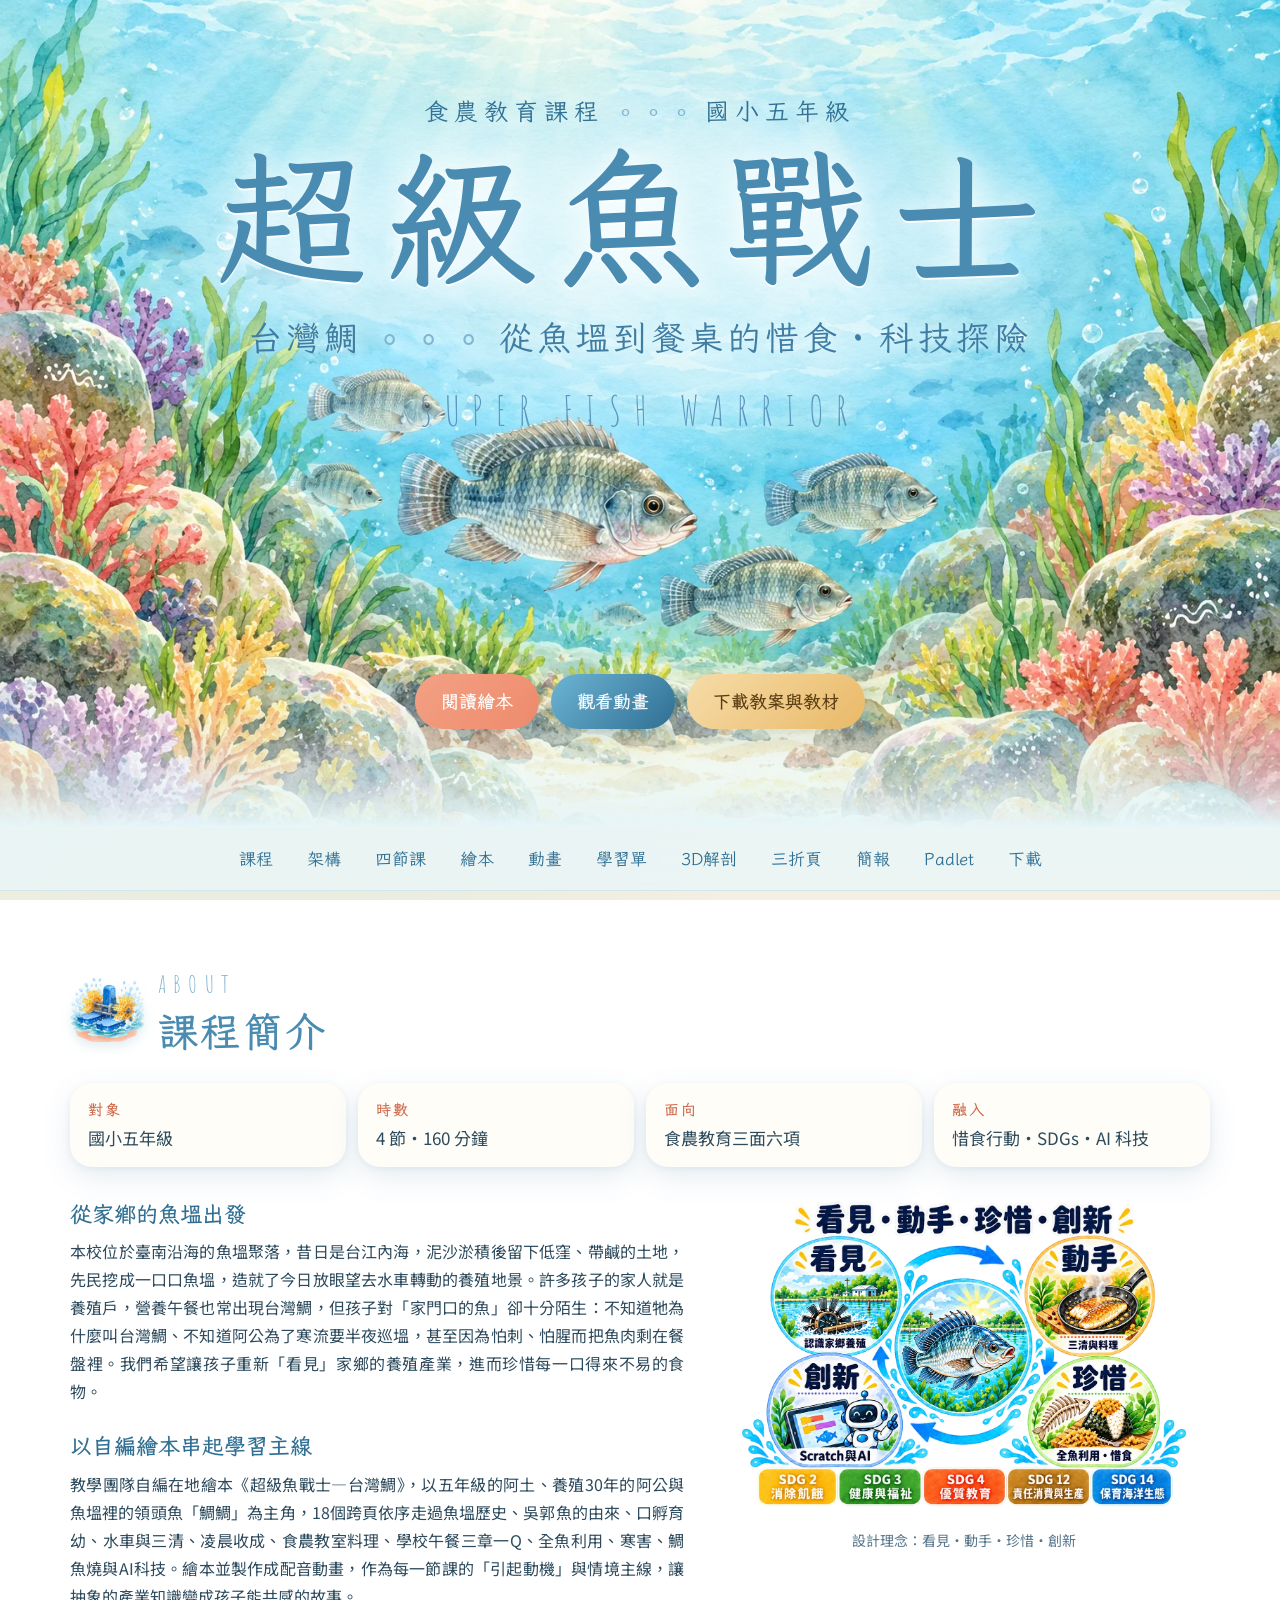
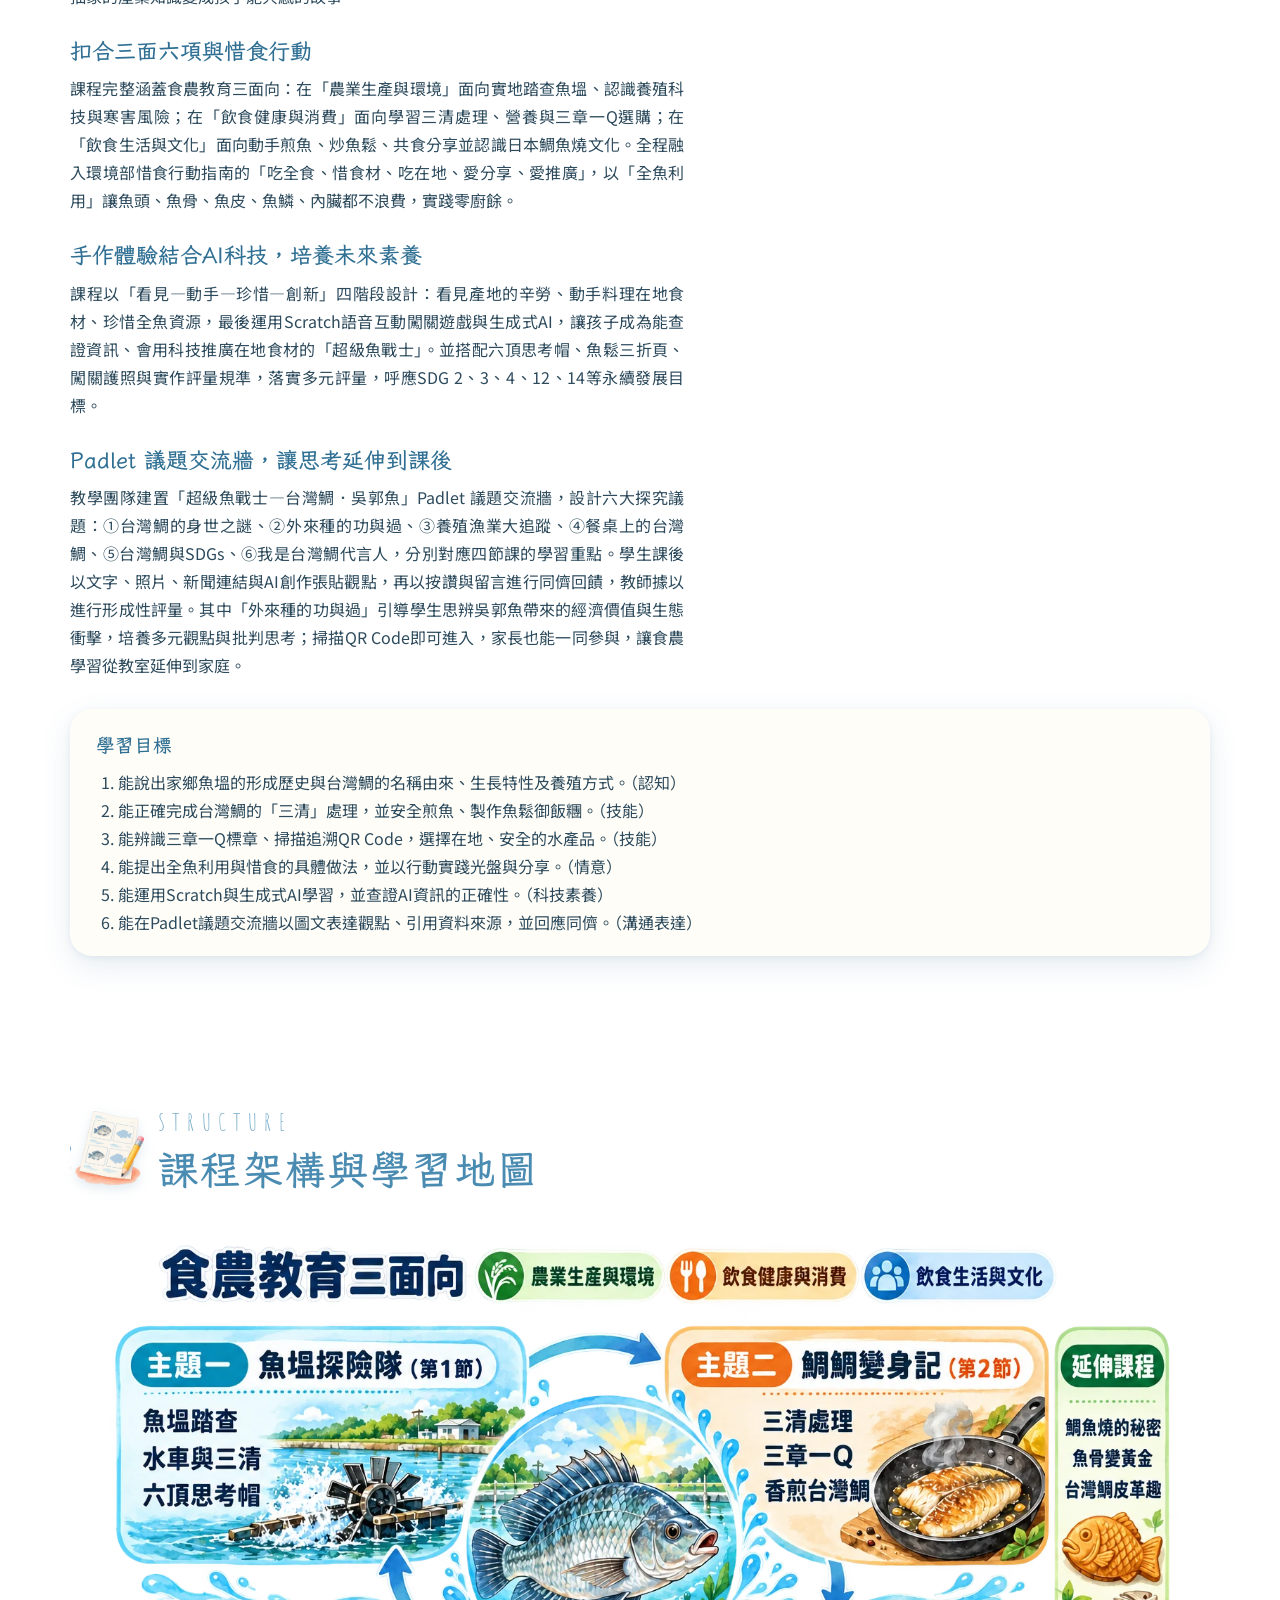
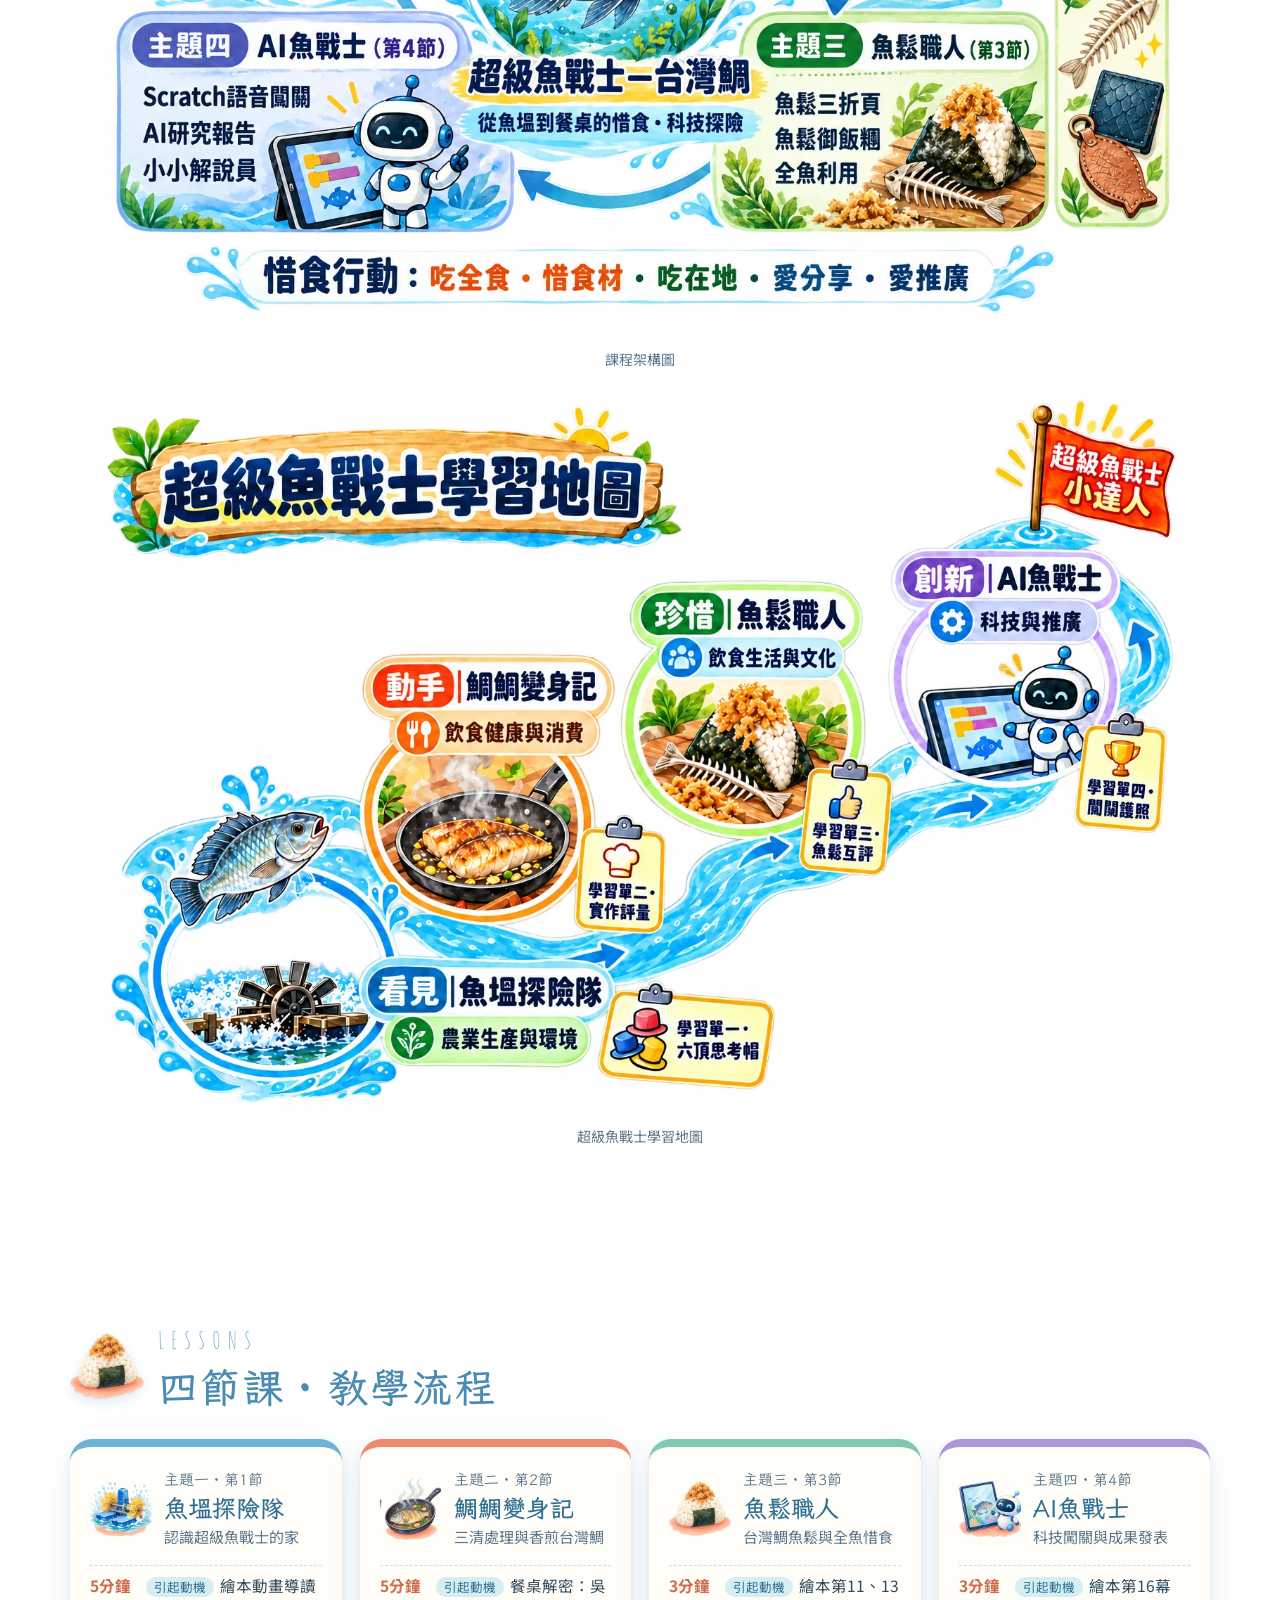
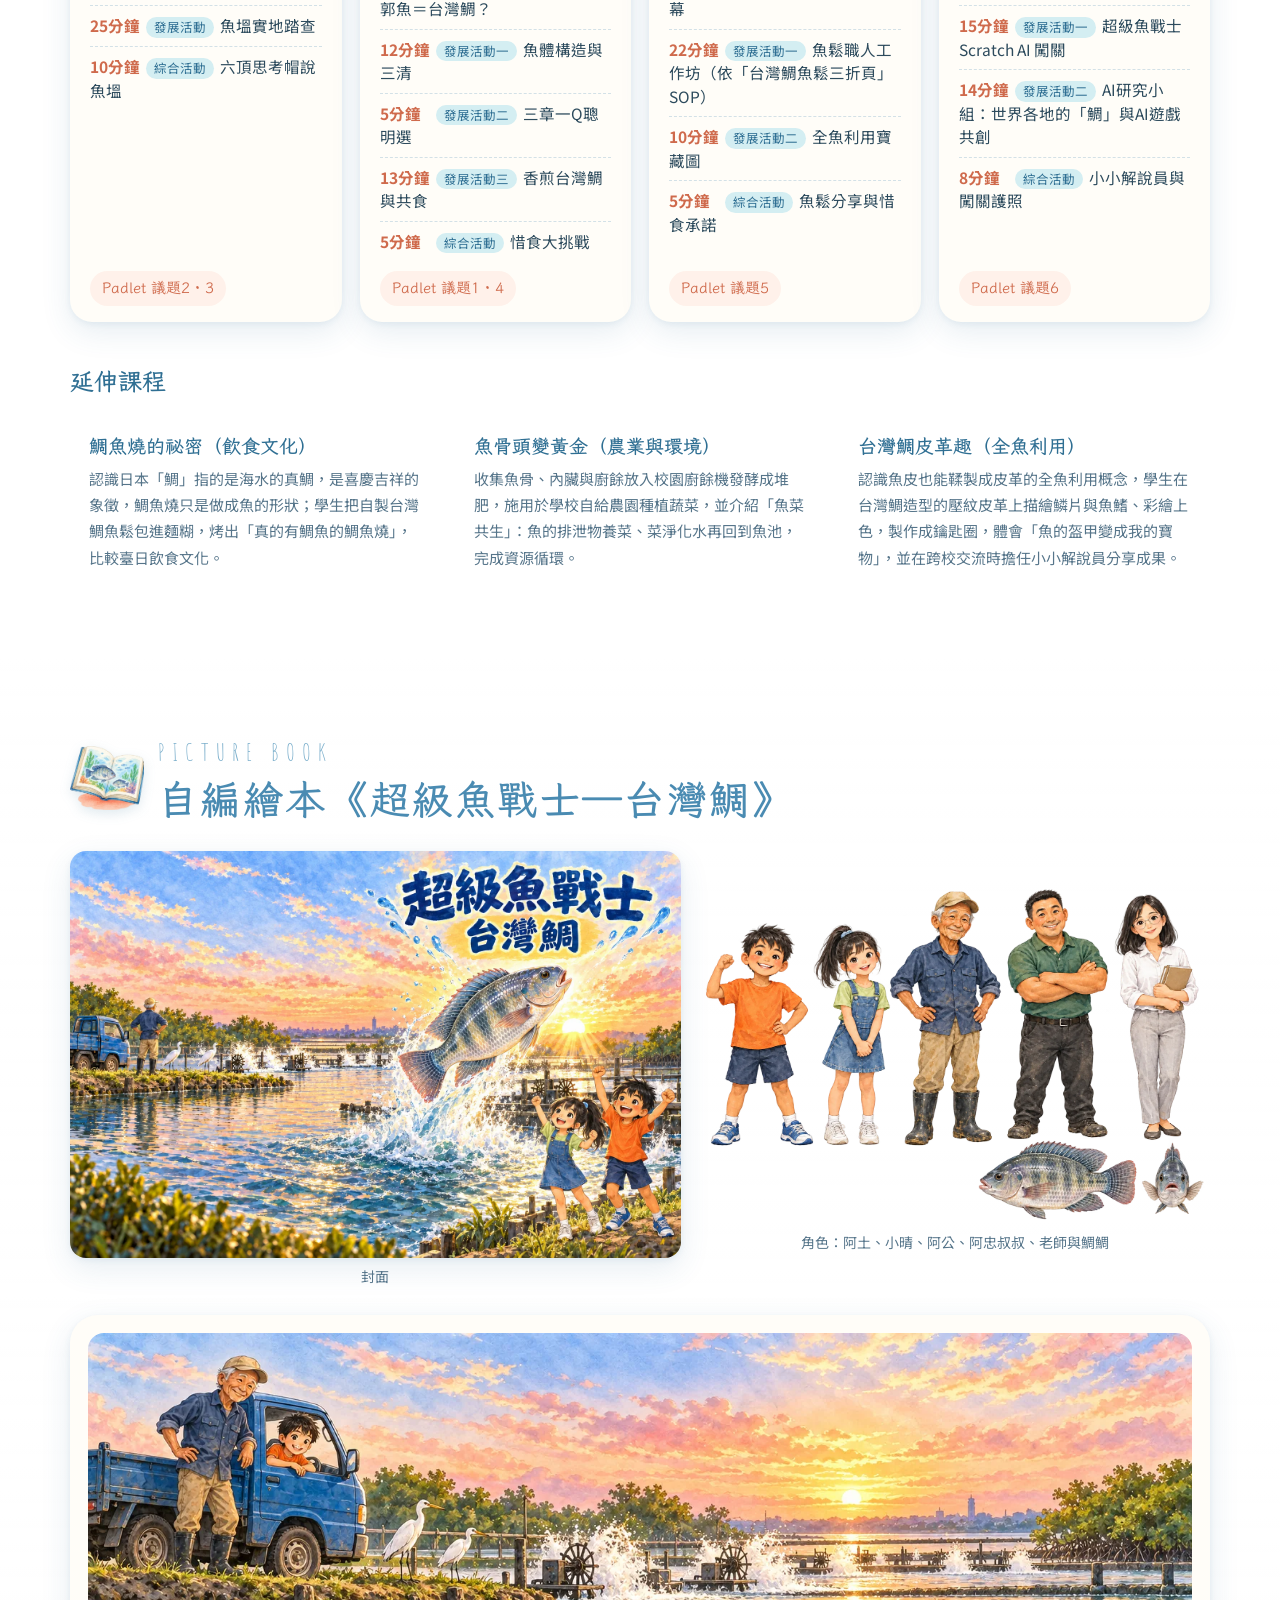
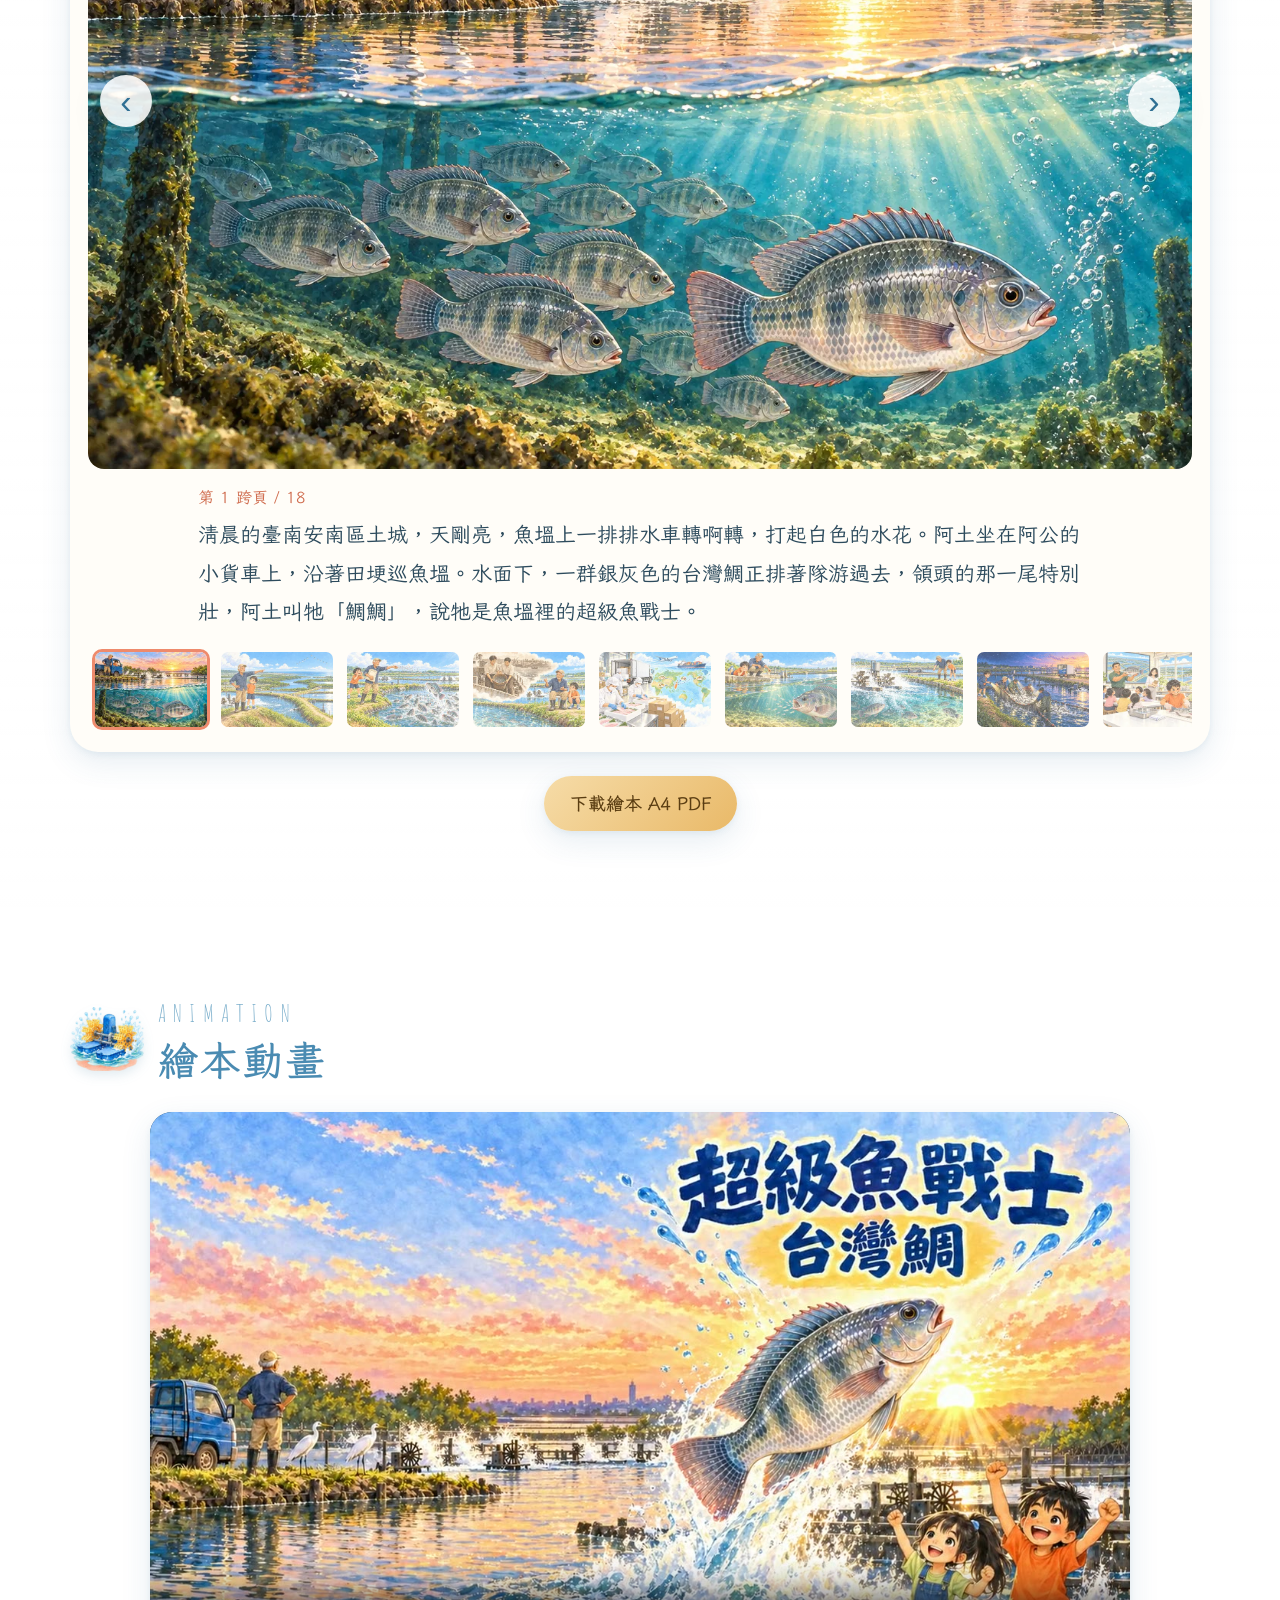
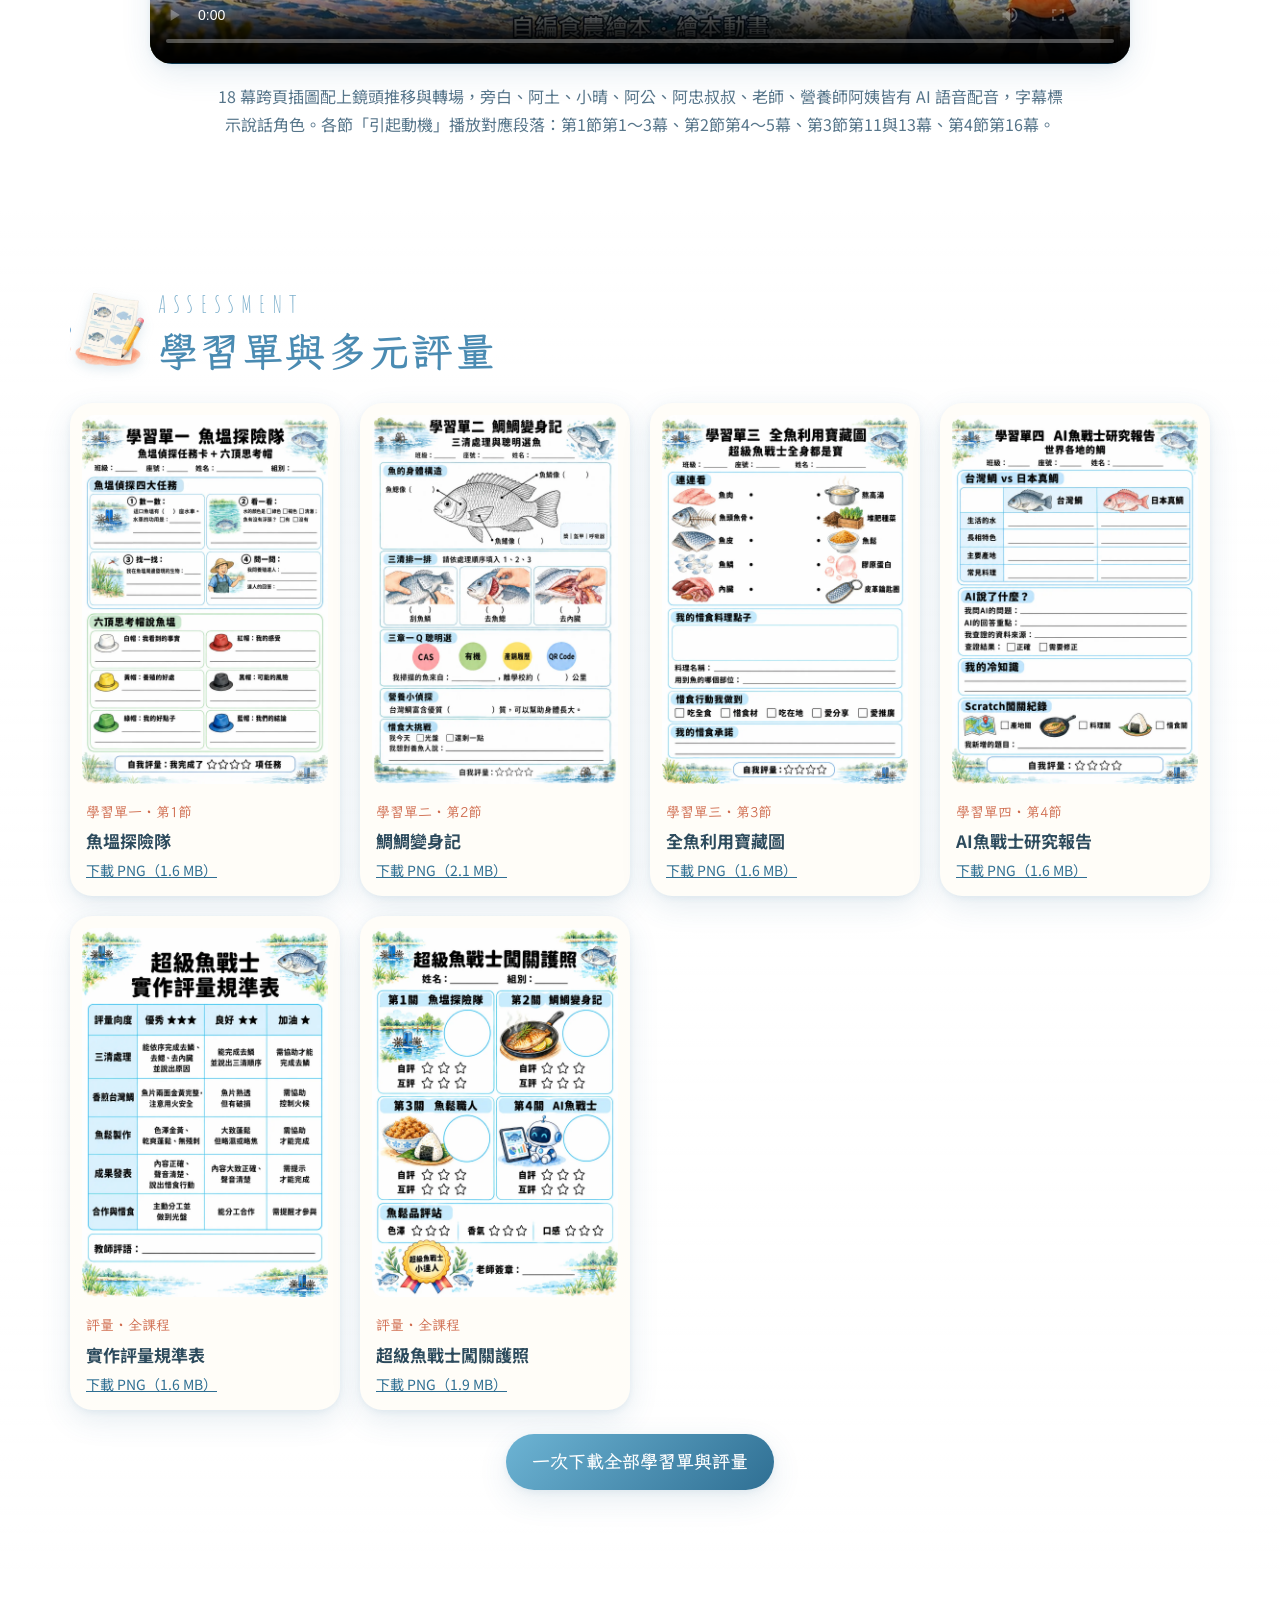
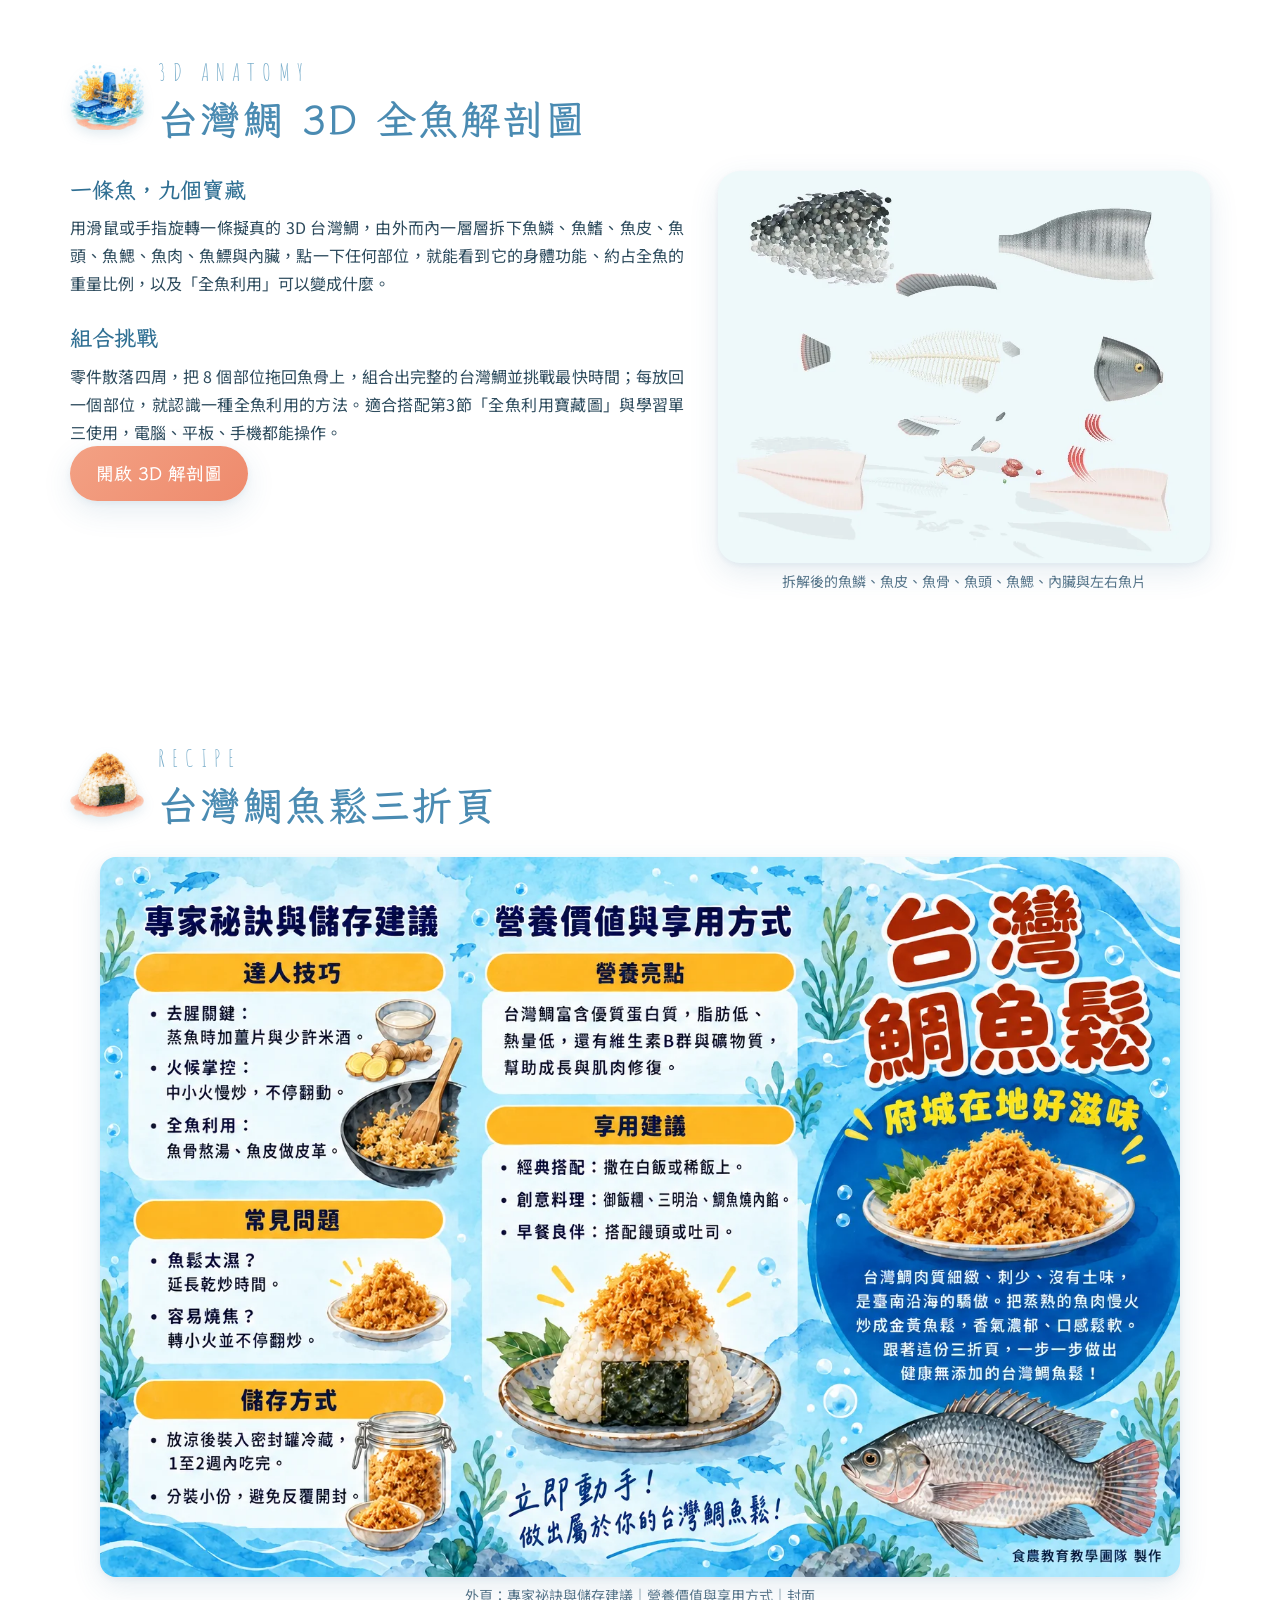
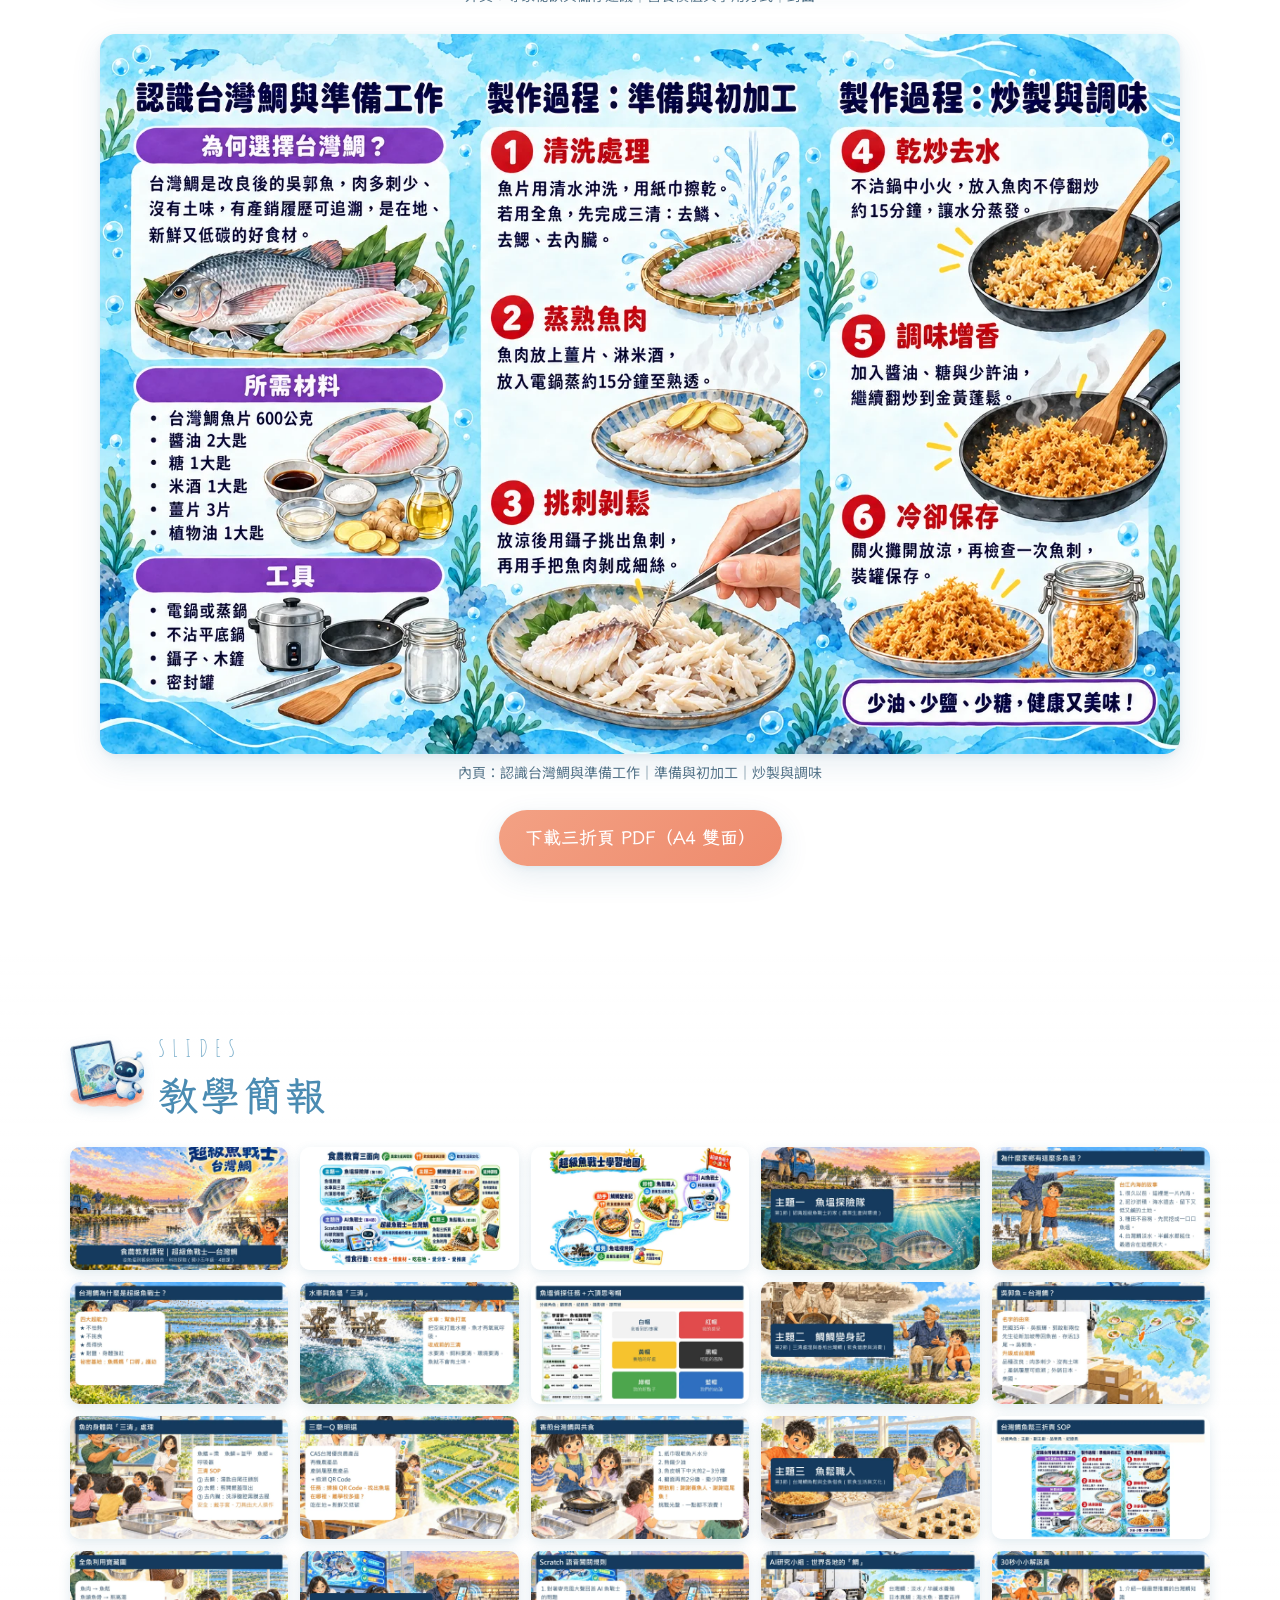
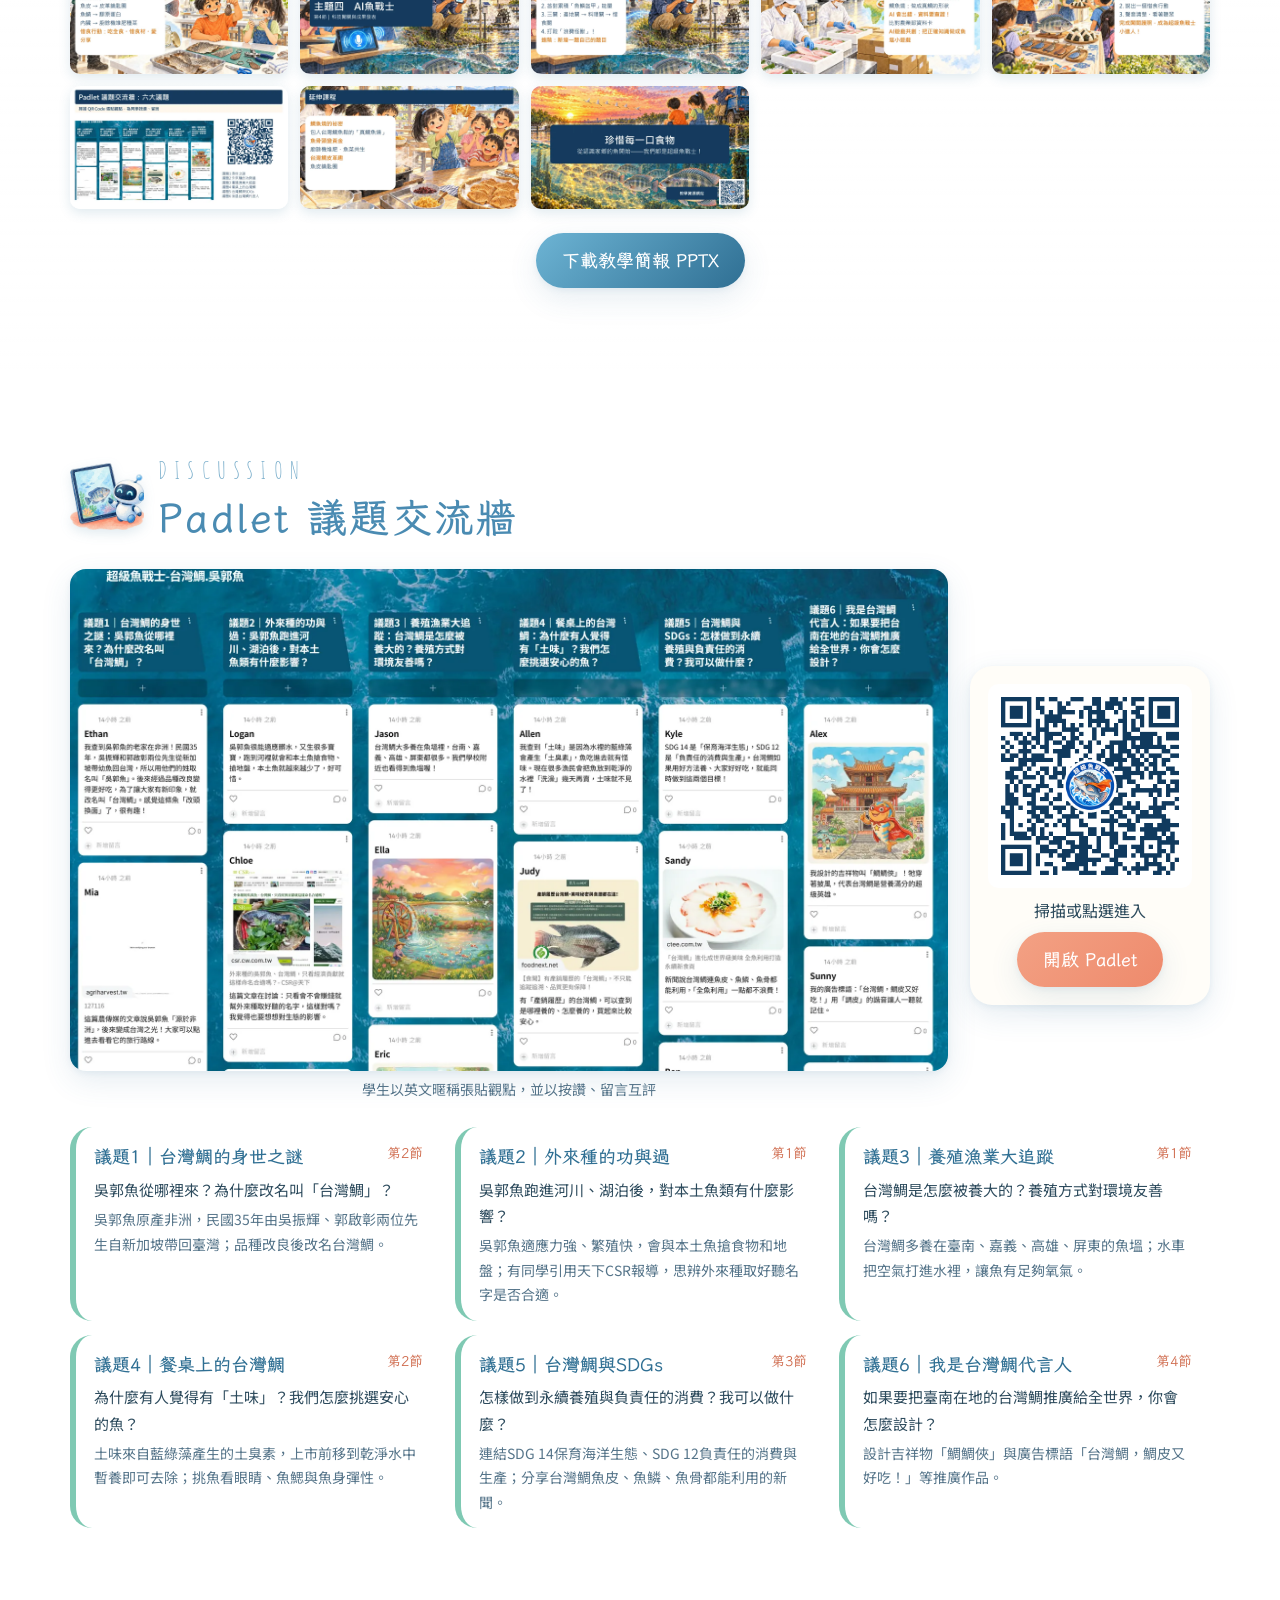
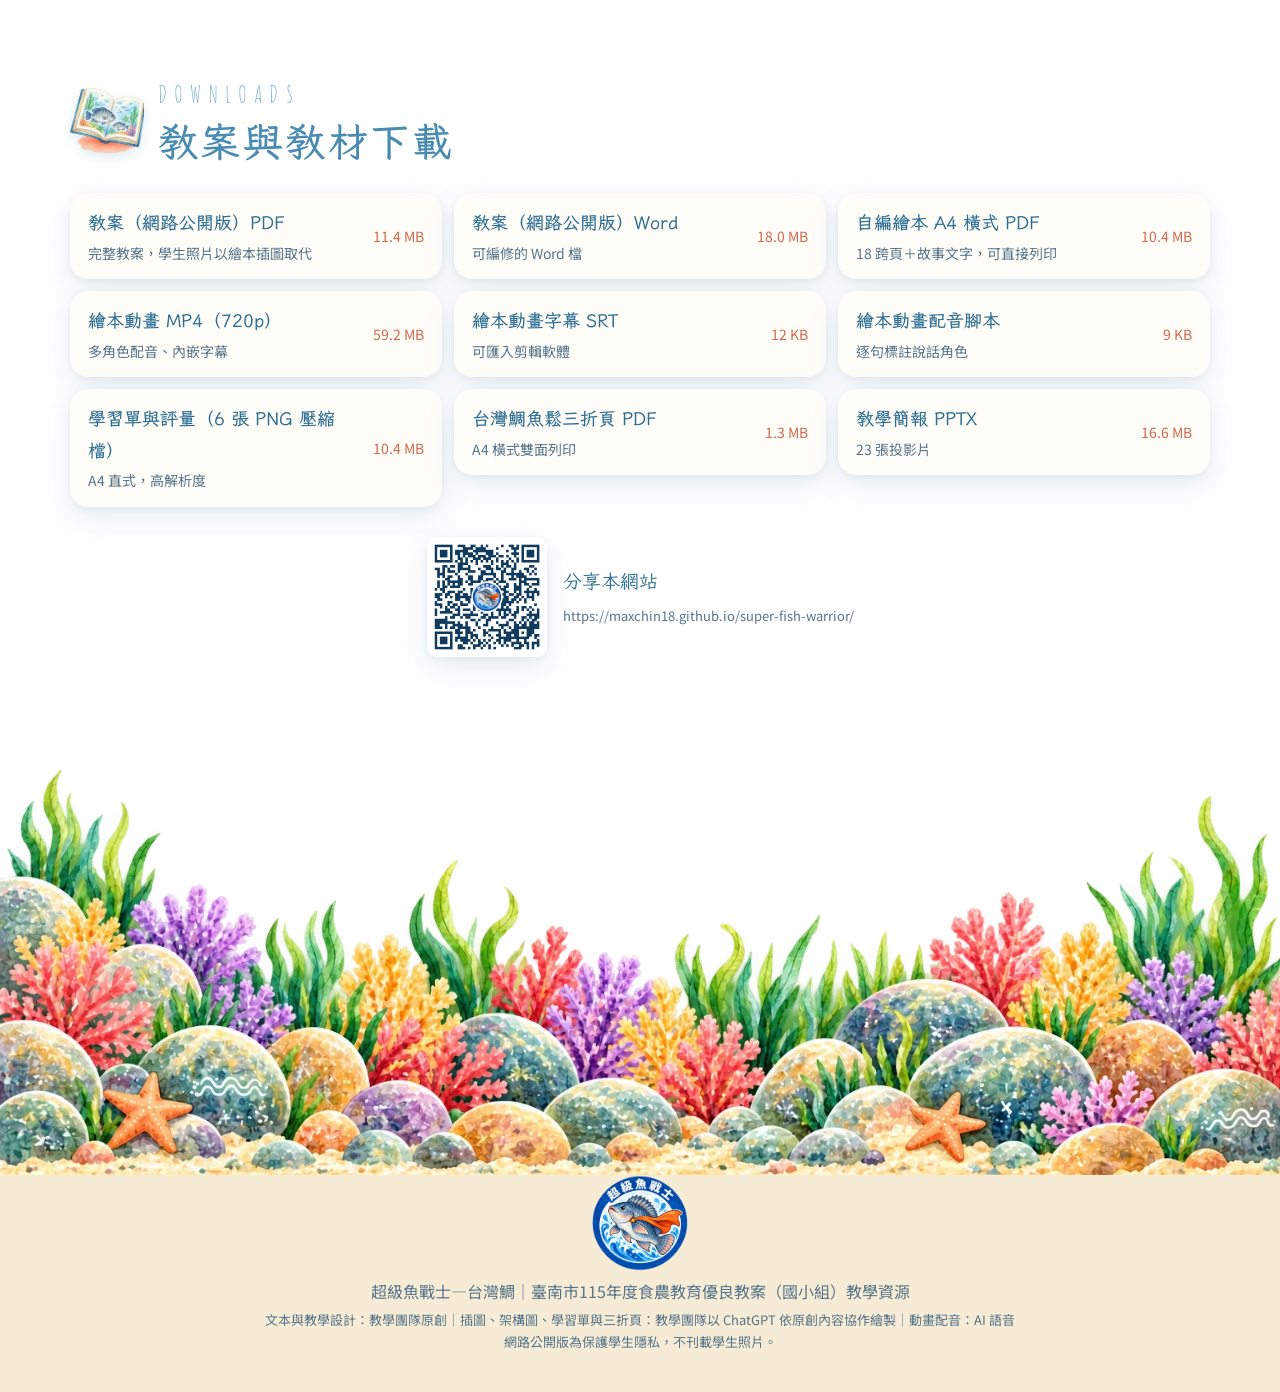
==== commit 476fd2d8: "Add 3D whole-fish anatomy page (fish3d) and refresh downloads Co-Authored-By: Claude Opus 5.5 <norep" ====
--- a/index.html
+++ b/index.html
@@ -22,7 +22,7 @@
 </div>
 <div class="cta"><a class="btn coral" href="#book">閱讀繪本</a><a class="btn sea" href="#animation">觀看動畫</a><a class="btn sand" href="#downloads">下載教案與教材</a></div>
 </header>
-<nav class="nav"><div class="nav-inner"><a href="#about">課程</a><a href="#architecture">架構</a><a href="#lessons">四節課</a><a href="#book">繪本</a><a href="#animation">動畫</a><a href="#sheets">學習單</a><a href="#trifold">三折頁</a><a href="#slides">簡報</a><a href="#padlet">Padlet</a><a href="#downloads">下載</a></div></nav>
+<nav class="nav"><div class="nav-inner"><a href="#about">課程</a><a href="#architecture">架構</a><a href="#lessons">四節課</a><a href="#book">繪本</a><a href="#animation">動畫</a><a href="#sheets">學習單</a><a href="#fish3d">3D解剖</a><a href="#trifold">三折頁</a><a href="#slides">簡報</a><a href="#padlet">Padlet</a><a href="#downloads">下載</a></div></nav>
 <main>
 <section id="about" class="sec">
 <div class="wrap">
@@ -117,6 +117,19 @@
 <figure class="sheet"><button class="zoom" data-src="sheets/passport.webp" aria-label="放大 超級魚戰士闖關護照"><img src="sheets/passport.webp" alt="評量 超級魚戰士闖關護照" loading="lazy"></button><figcaption><span class="tag">評量・全課程</span><b>超級魚戰士闖關護照</b><a href="downloads/sheets/passport.png" download>下載 PNG（1.9 MB）</a></figcaption></figure>
 </div>
 <p class="center"><a class="btn sea" href="downloads/worksheets-and-rubrics.zip" download>一次下載全部學習單與評量</a></p>
+</div>
+</section>
+<section id="fish3d" class="sec">
+<div class="wrap">
+<div class="sec-head"><img class="sec-icon" src="img/icon-1.webp" alt="" loading="lazy"><div><p class="eyebrow">3D ANATOMY</p><h2>台灣鯛 3D 全魚解剖圖</h2></div></div>
+<div class="two">
+<div class="prose">
+<h3>一條魚，九個寶藏</h3><p>用滑鼠或手指旋轉一條擬真的 3D 台灣鯛，由外而內一層層拆下魚鱗、魚鰭、魚皮、魚頭、魚鰓、魚肉、魚鰾與內臟，點一下任何部位，就能看到它的身體功能、約占全魚的重量比例，以及「全魚利用」可以變成什麼。</p>
+<h3>組合挑戰</h3><p>零件散落四周，把 8 個部位拖回魚骨上，組合出完整的台灣鯛並挑戰最快時間；每放回一個部位，就認識一種全魚利用的方法。適合搭配第3節「全魚利用寶藏圖」與學習單三使用，電腦、平板、手機都能操作。</p>
+<p><a class="btn coral" href="fish3d/">開啟 3D 解剖圖</a></p>
+</div>
+<figure class="float-fig fish3d-fig"><a href="fish3d/"><img src="img/fish3d-preview.webp" alt="台灣鯛 3D 全魚解剖圖拆解畫面" loading="lazy"></a><figcaption>拆解後的魚鱗、魚皮、魚骨、魚頭、魚鰓、內臟與左右魚片</figcaption></figure>
+</div>
 </div>
 </section>
 <section id="trifold" class="sec">
--- a/style.css
+++ b/style.css
@@ -65,6 +65,7 @@
 .prose p{margin:0;text-align:justify}
 .float-fig{position:sticky;top:90px;margin:0}
 .float-fig img{width:100%}
+.fish3d-fig img{border-radius:var(--radius);box-shadow:var(--shadow);background:#eef8fa}
 figcaption{color:var(--ink-soft);font-size:14px;text-align:center;margin-top:6px}
 .goals{margin-top:30px;background:var(--paper);border-radius:var(--radius);padding:20px 26px;box-shadow:var(--shadow)}
 .goals h3{margin:0 0 6px}
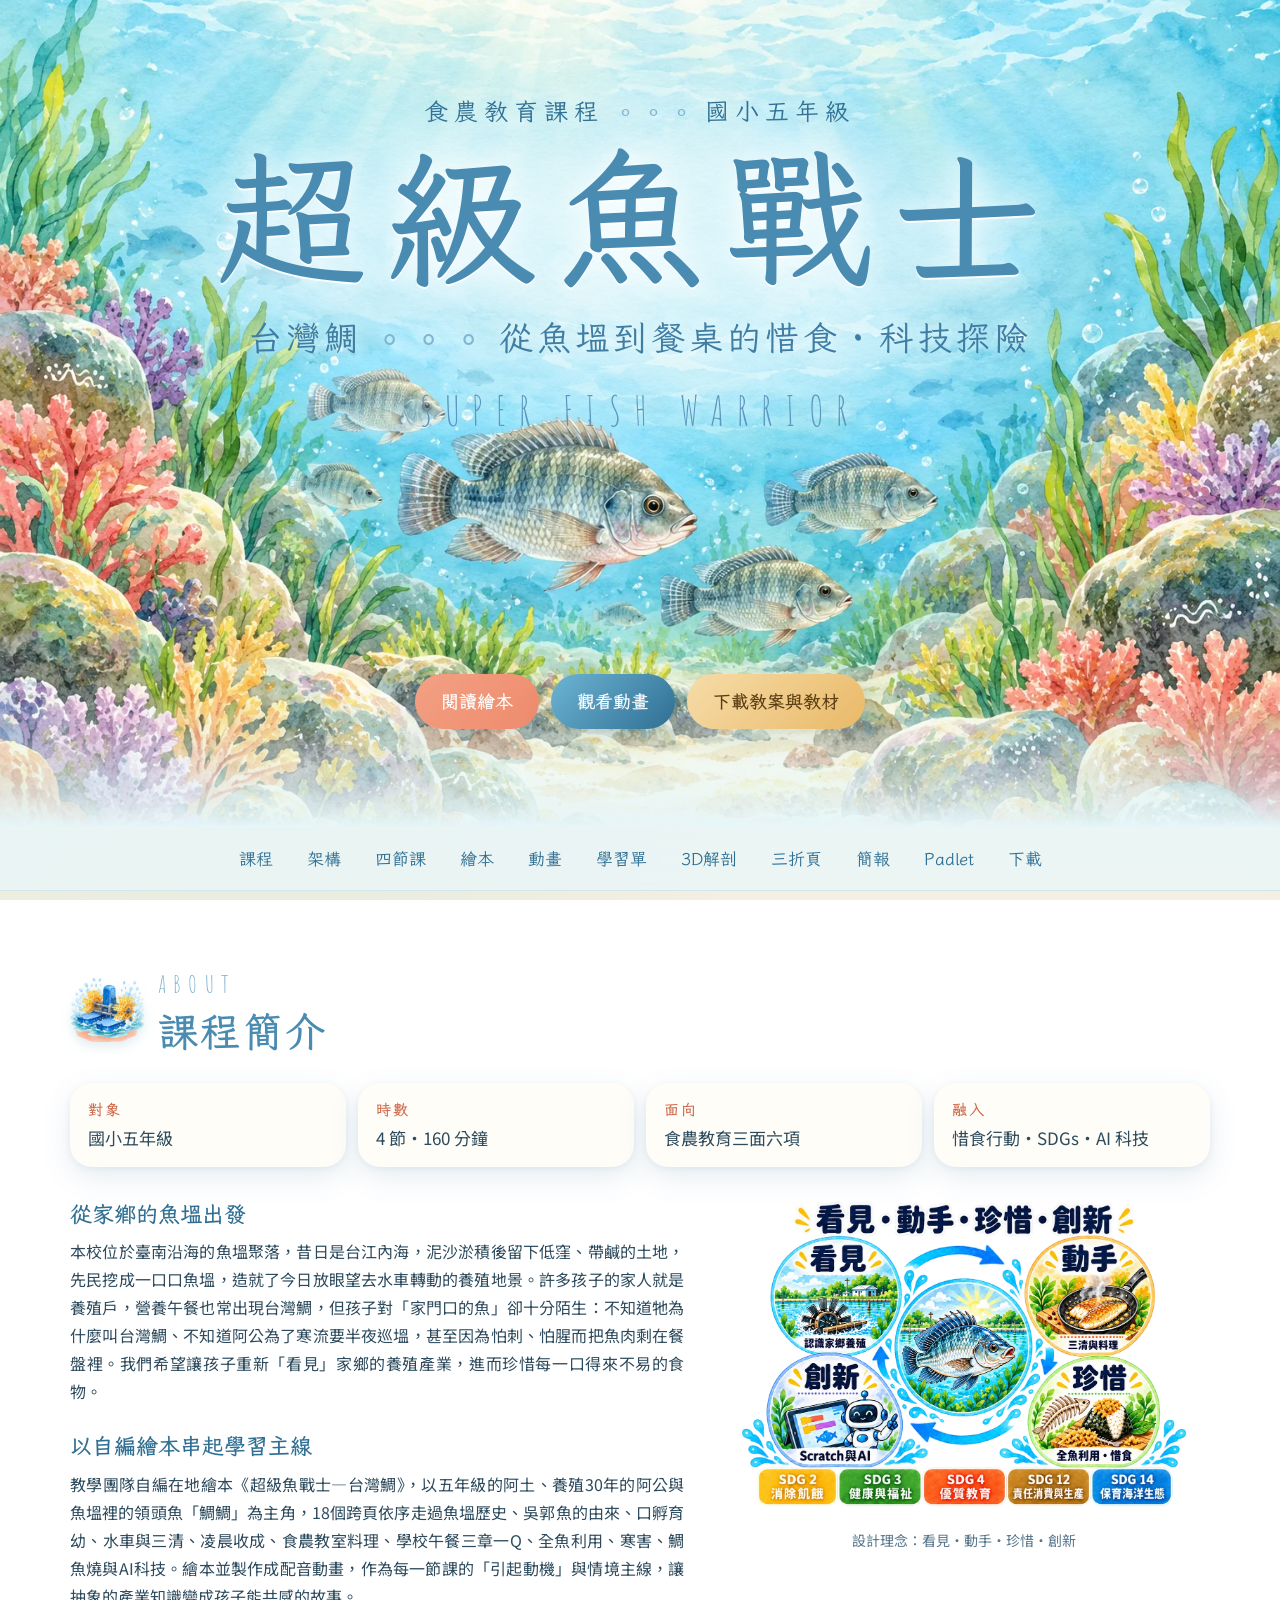
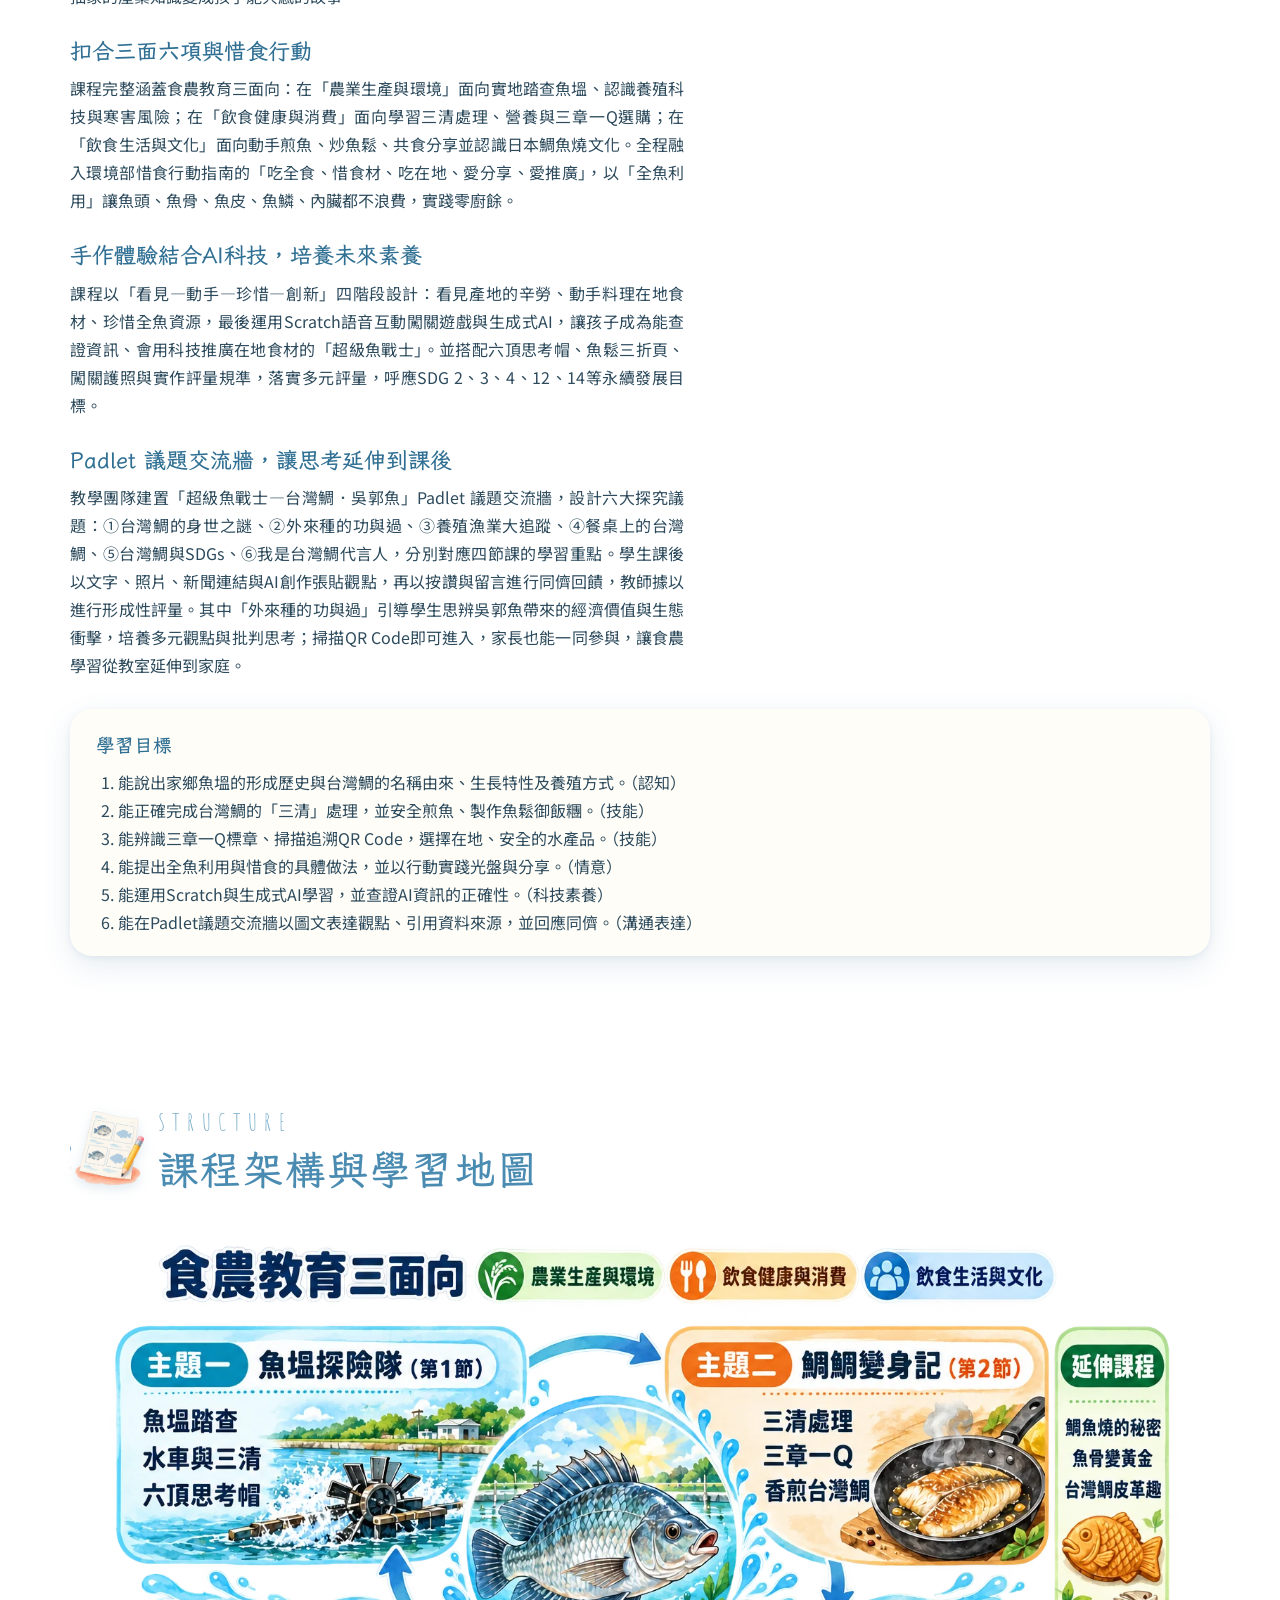
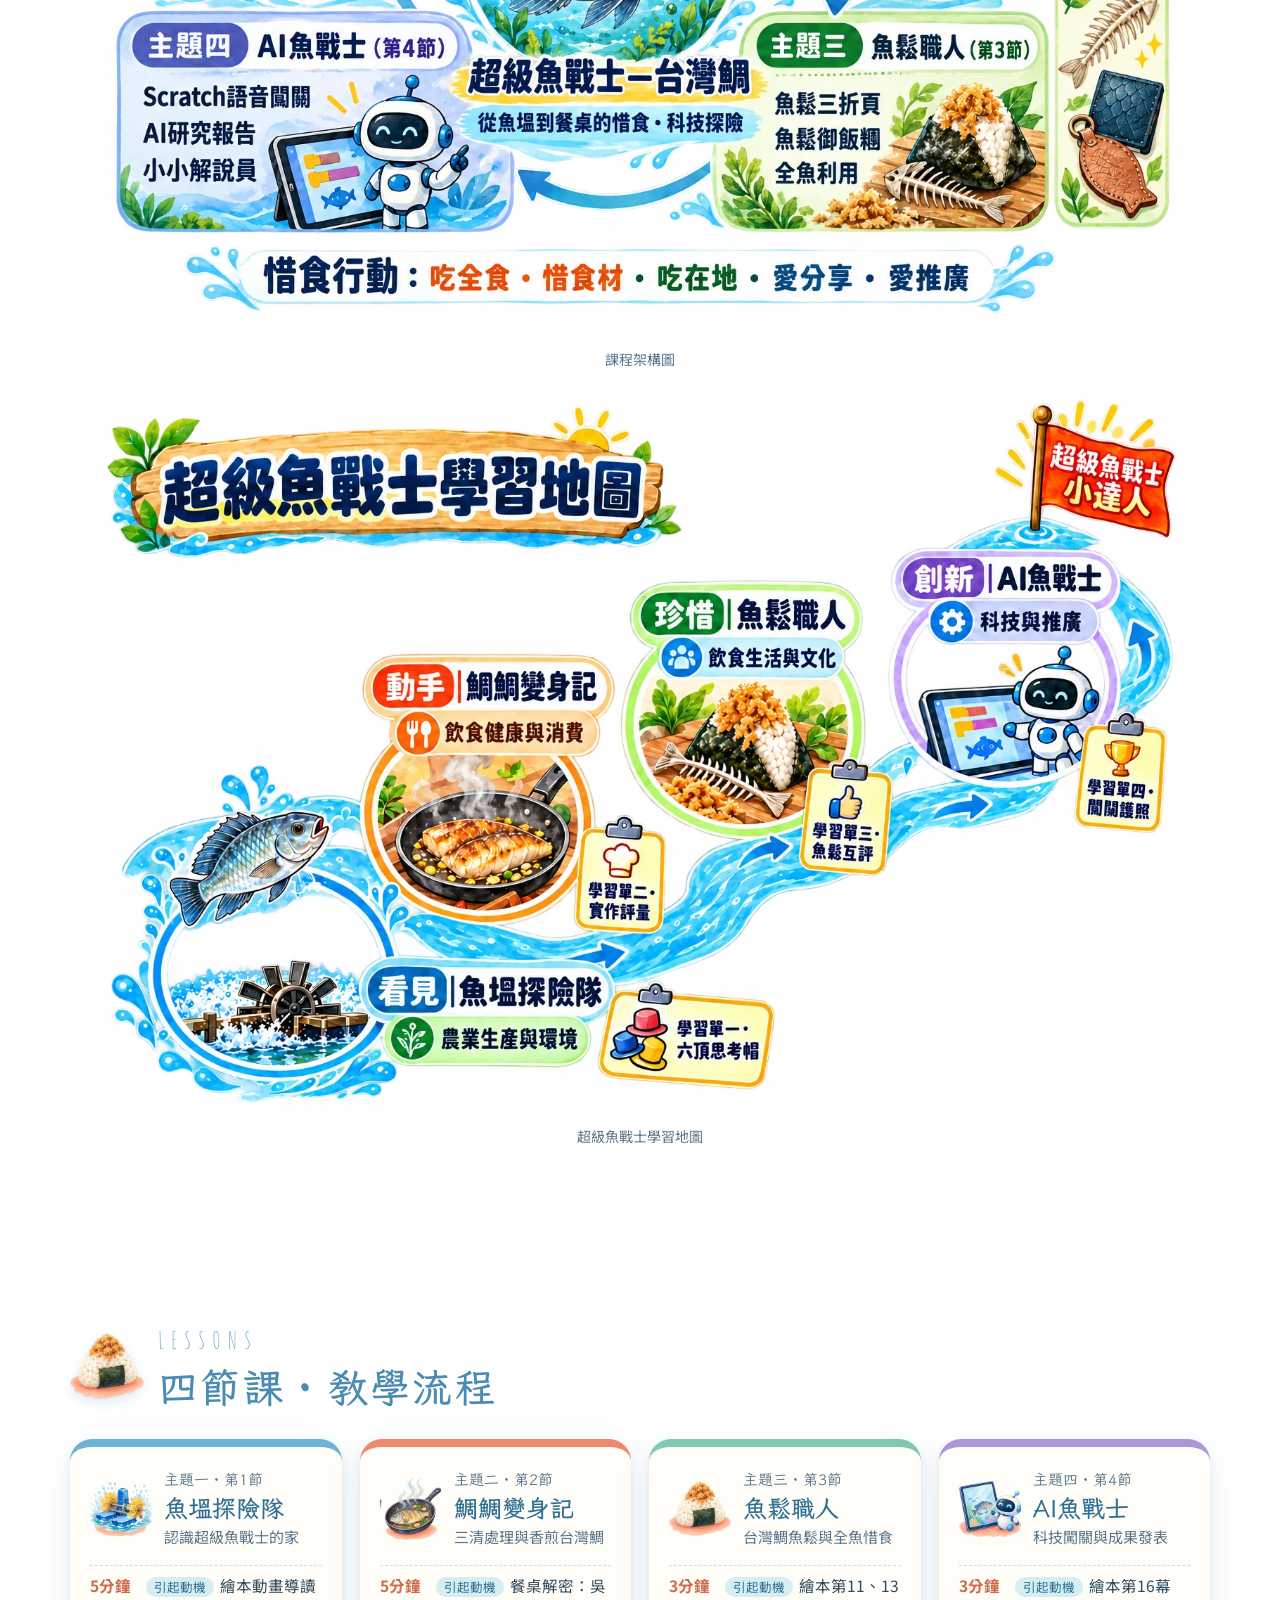
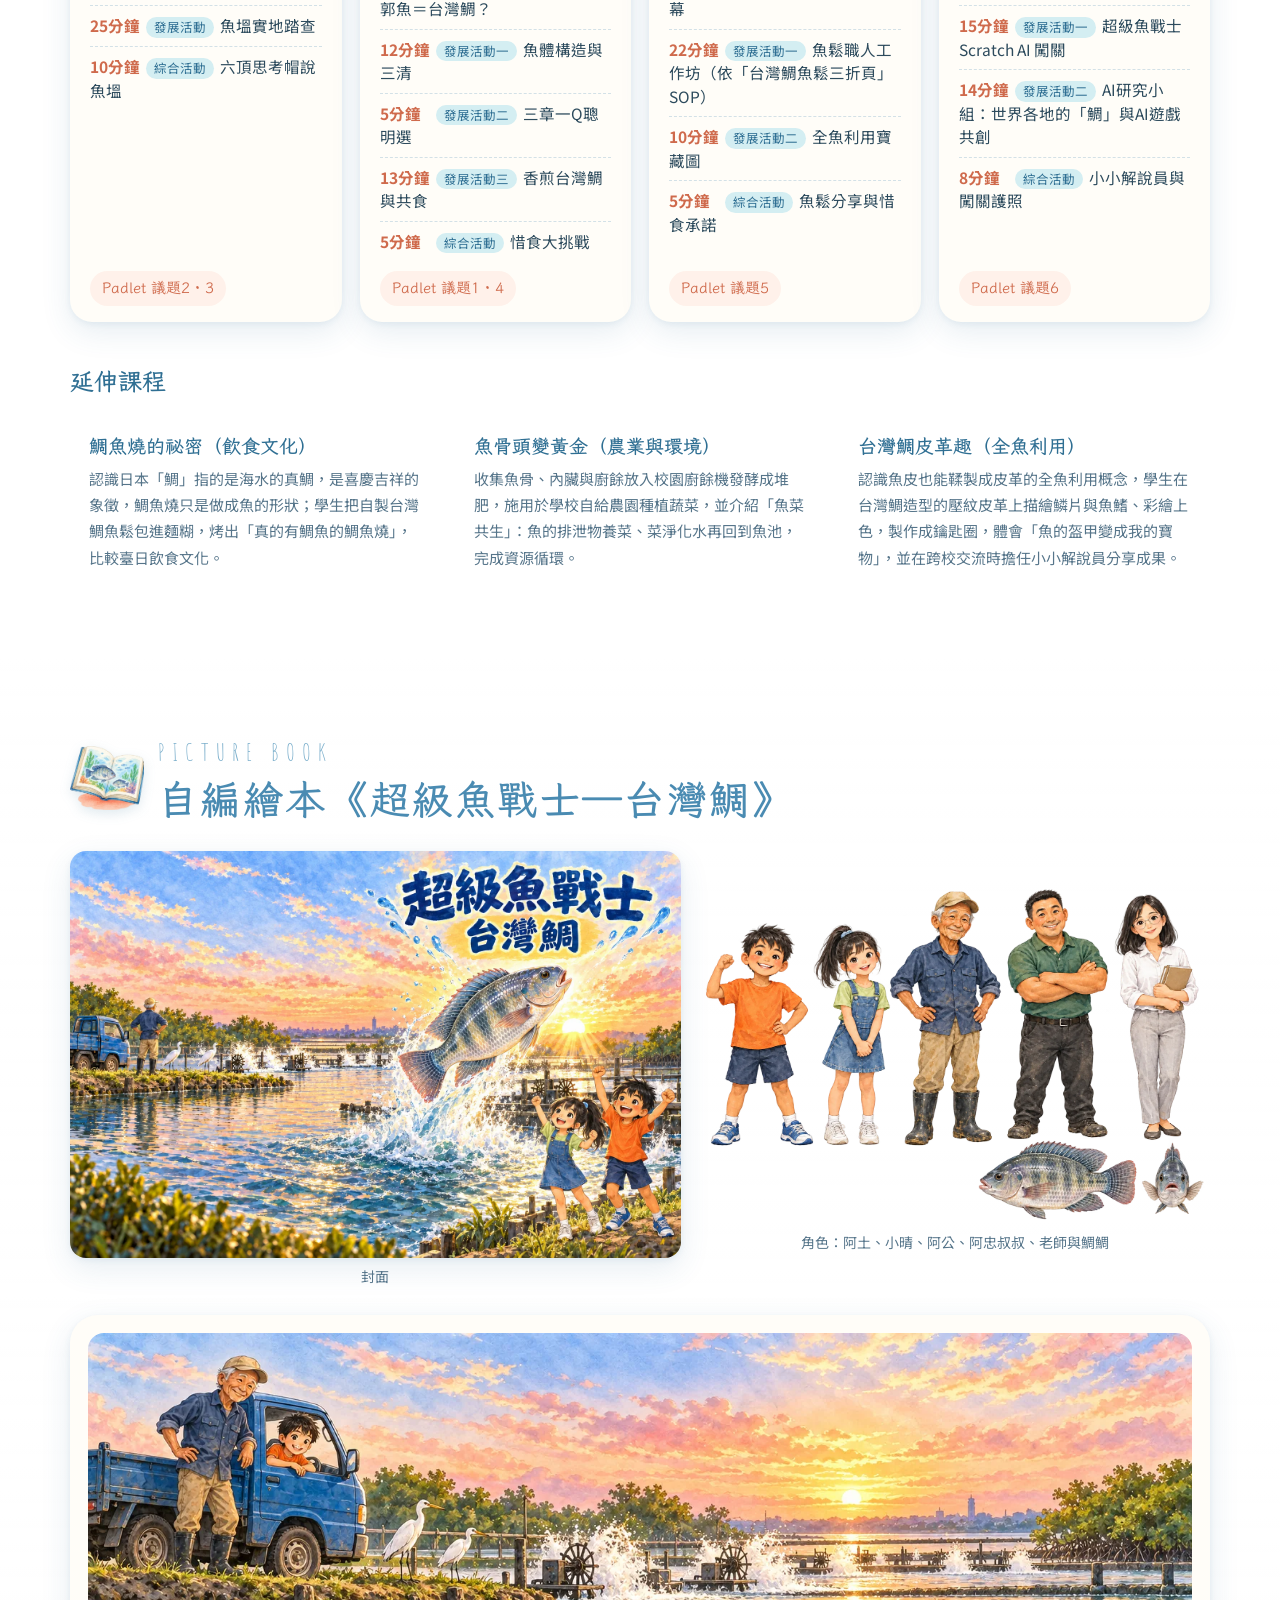
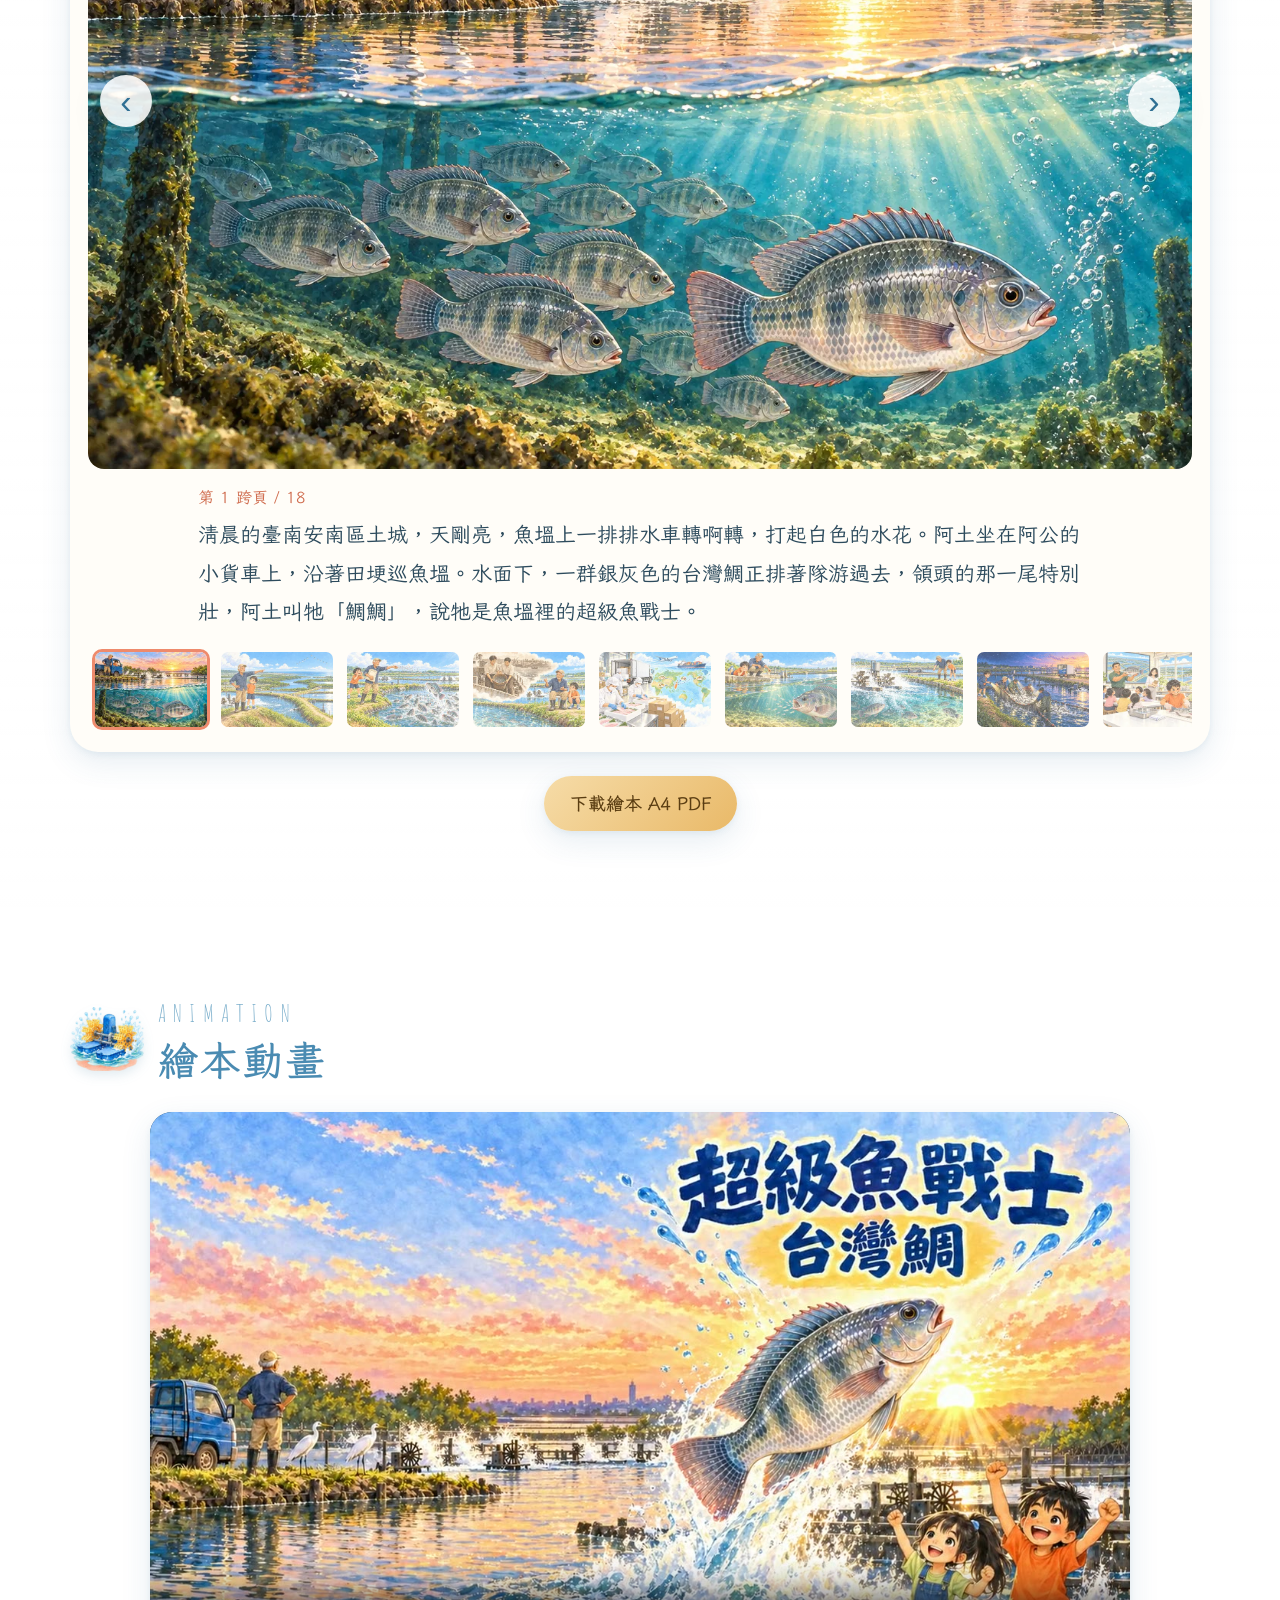
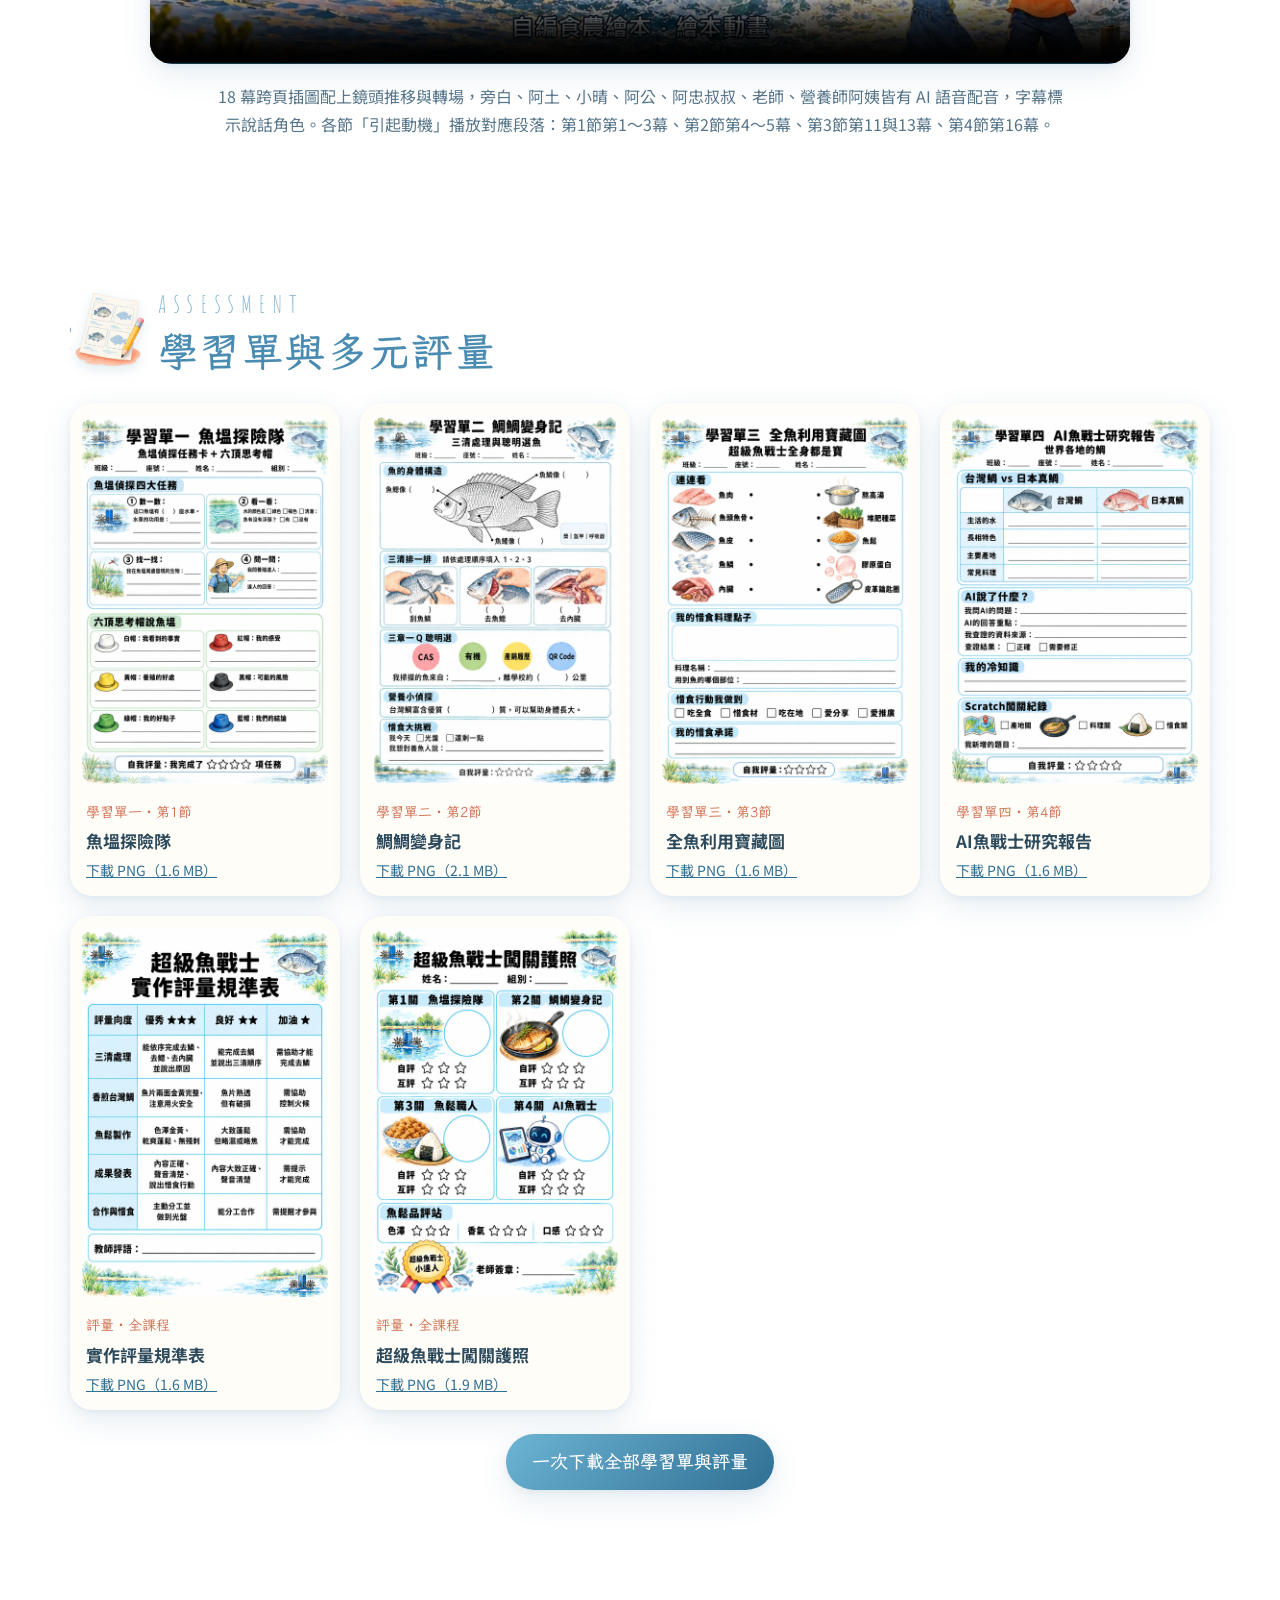
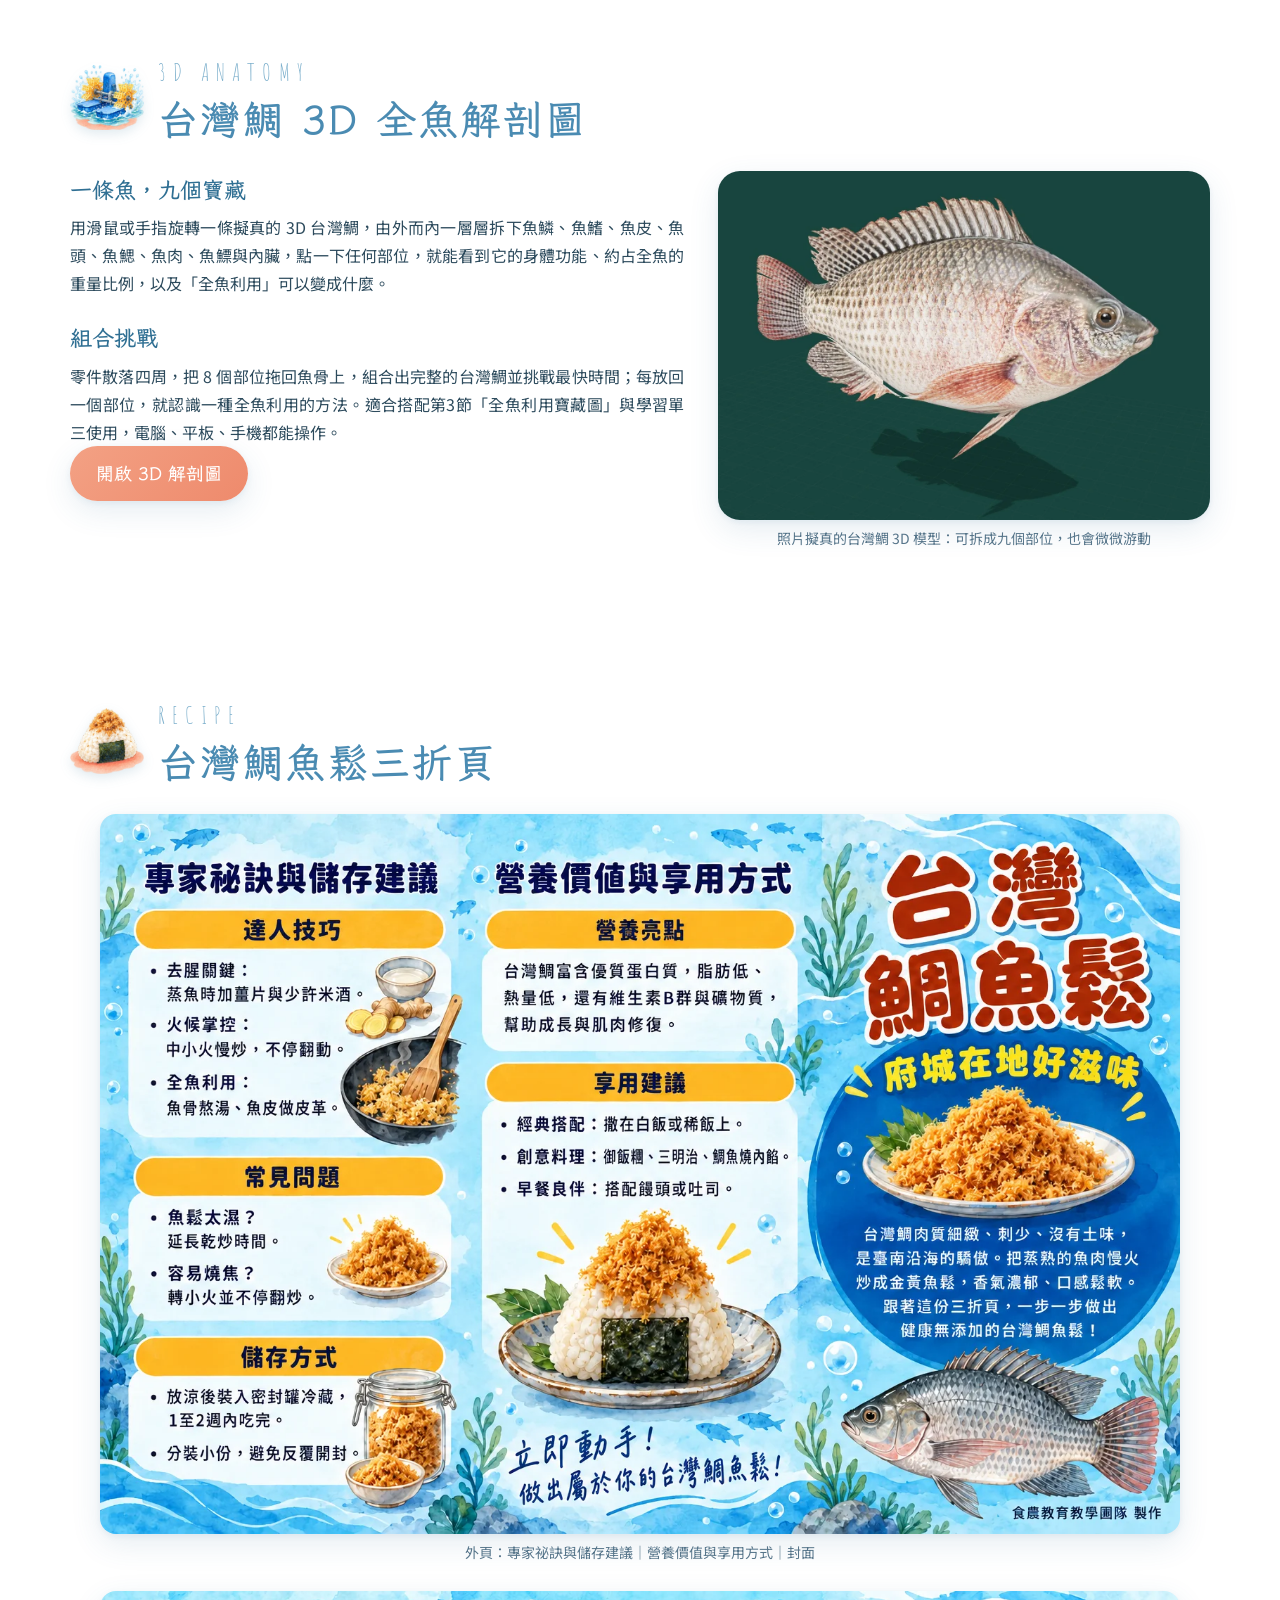
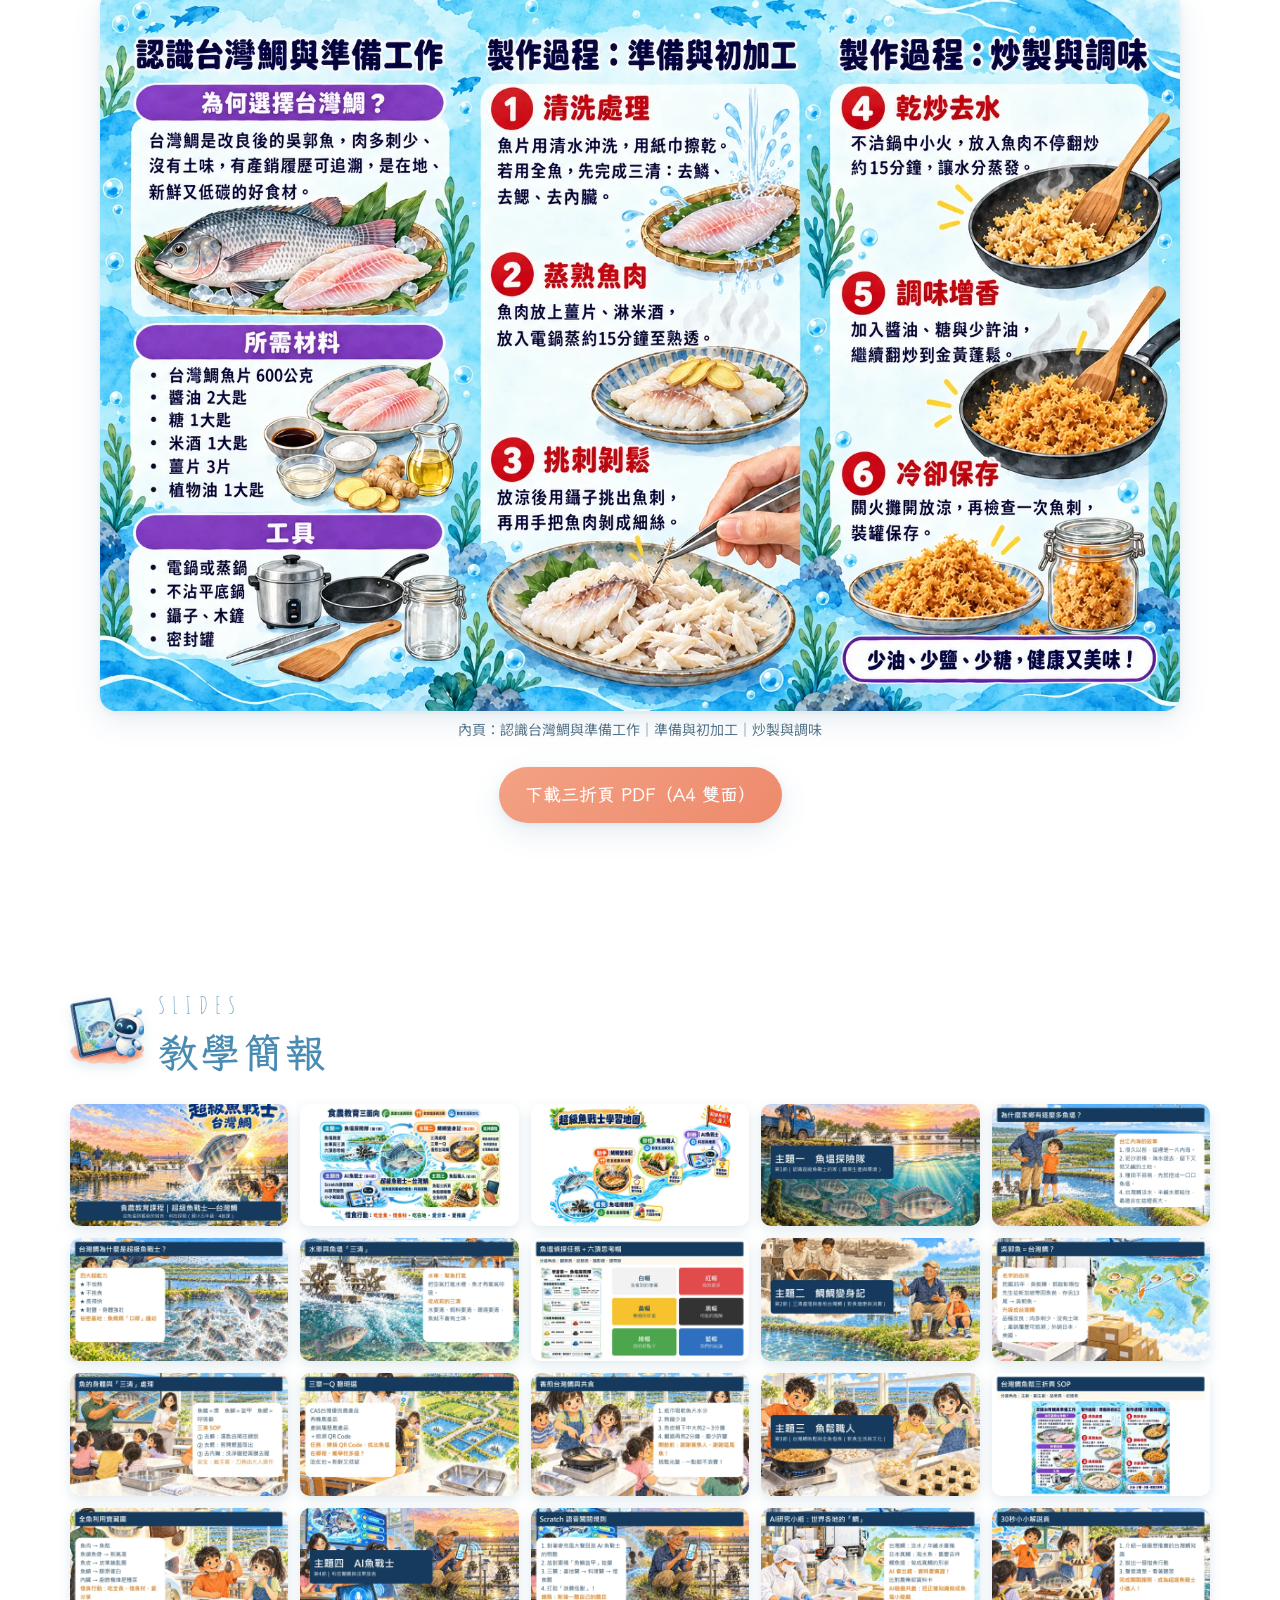
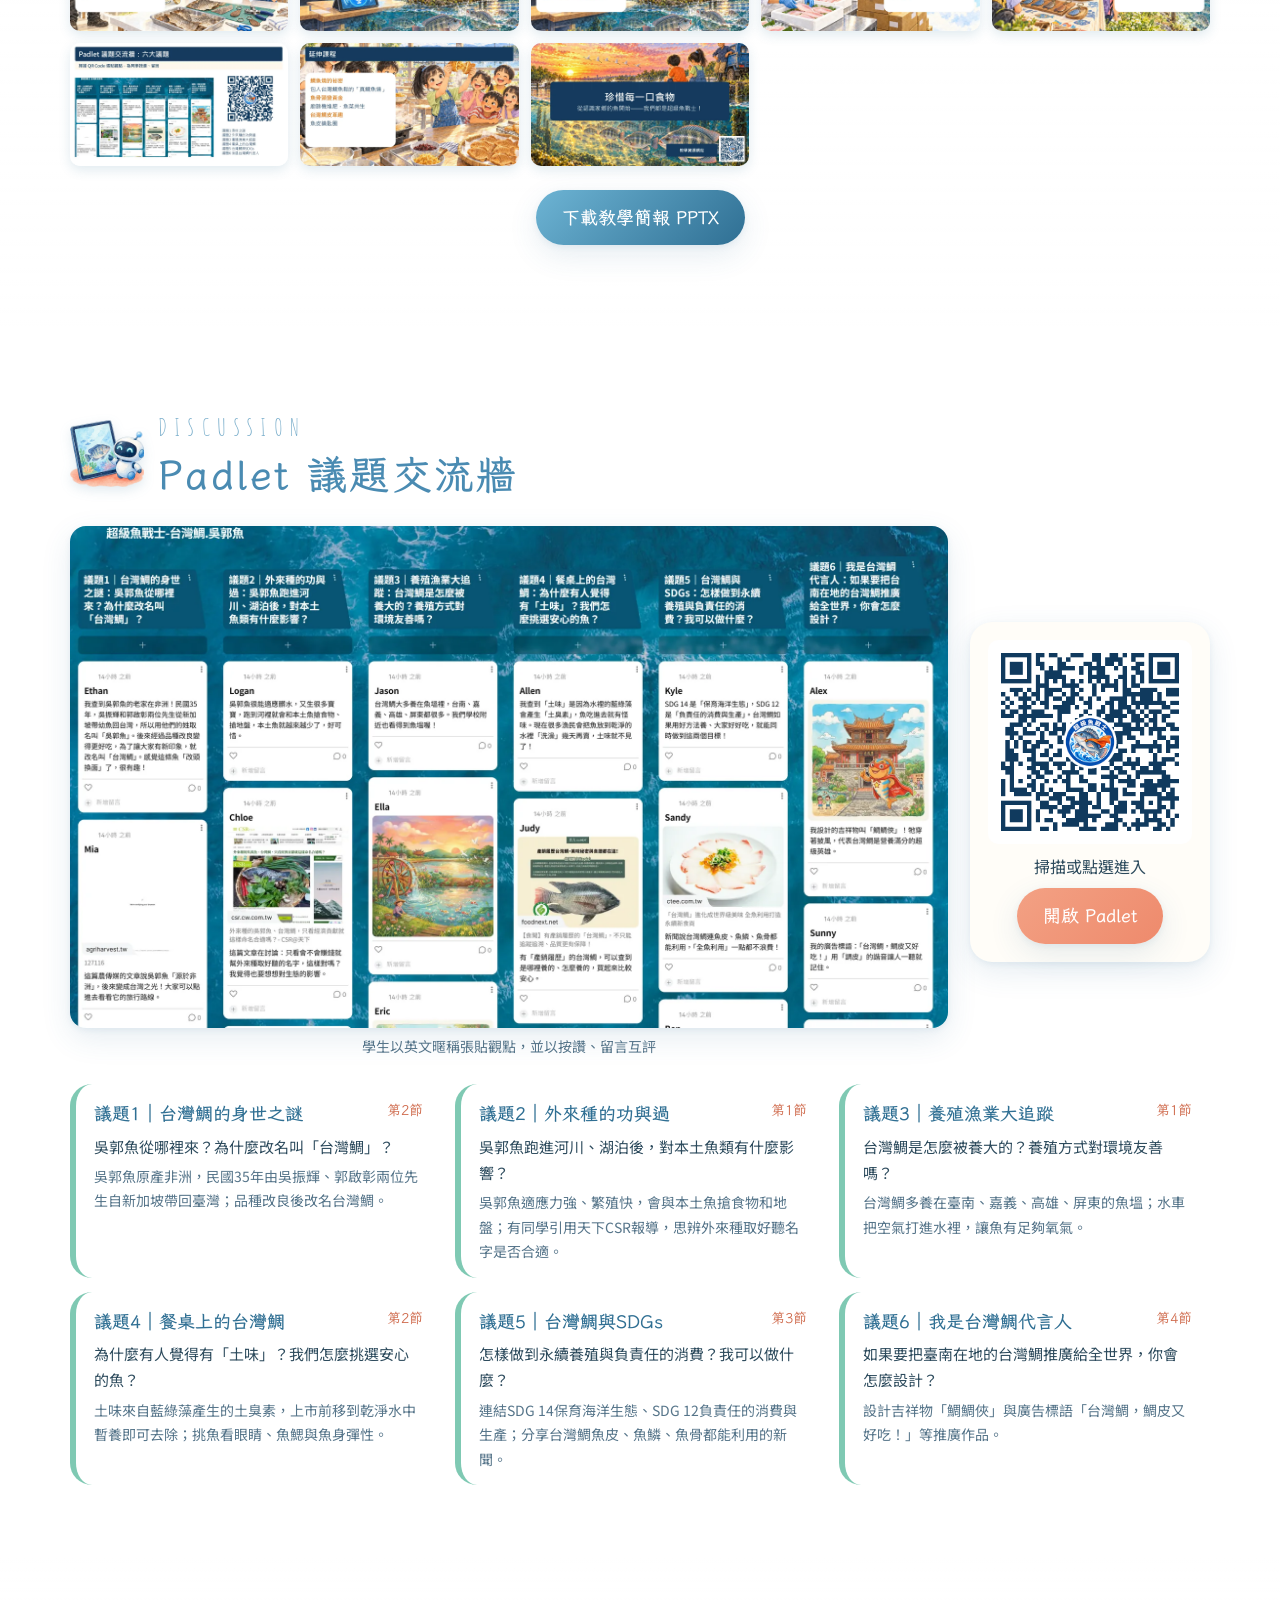
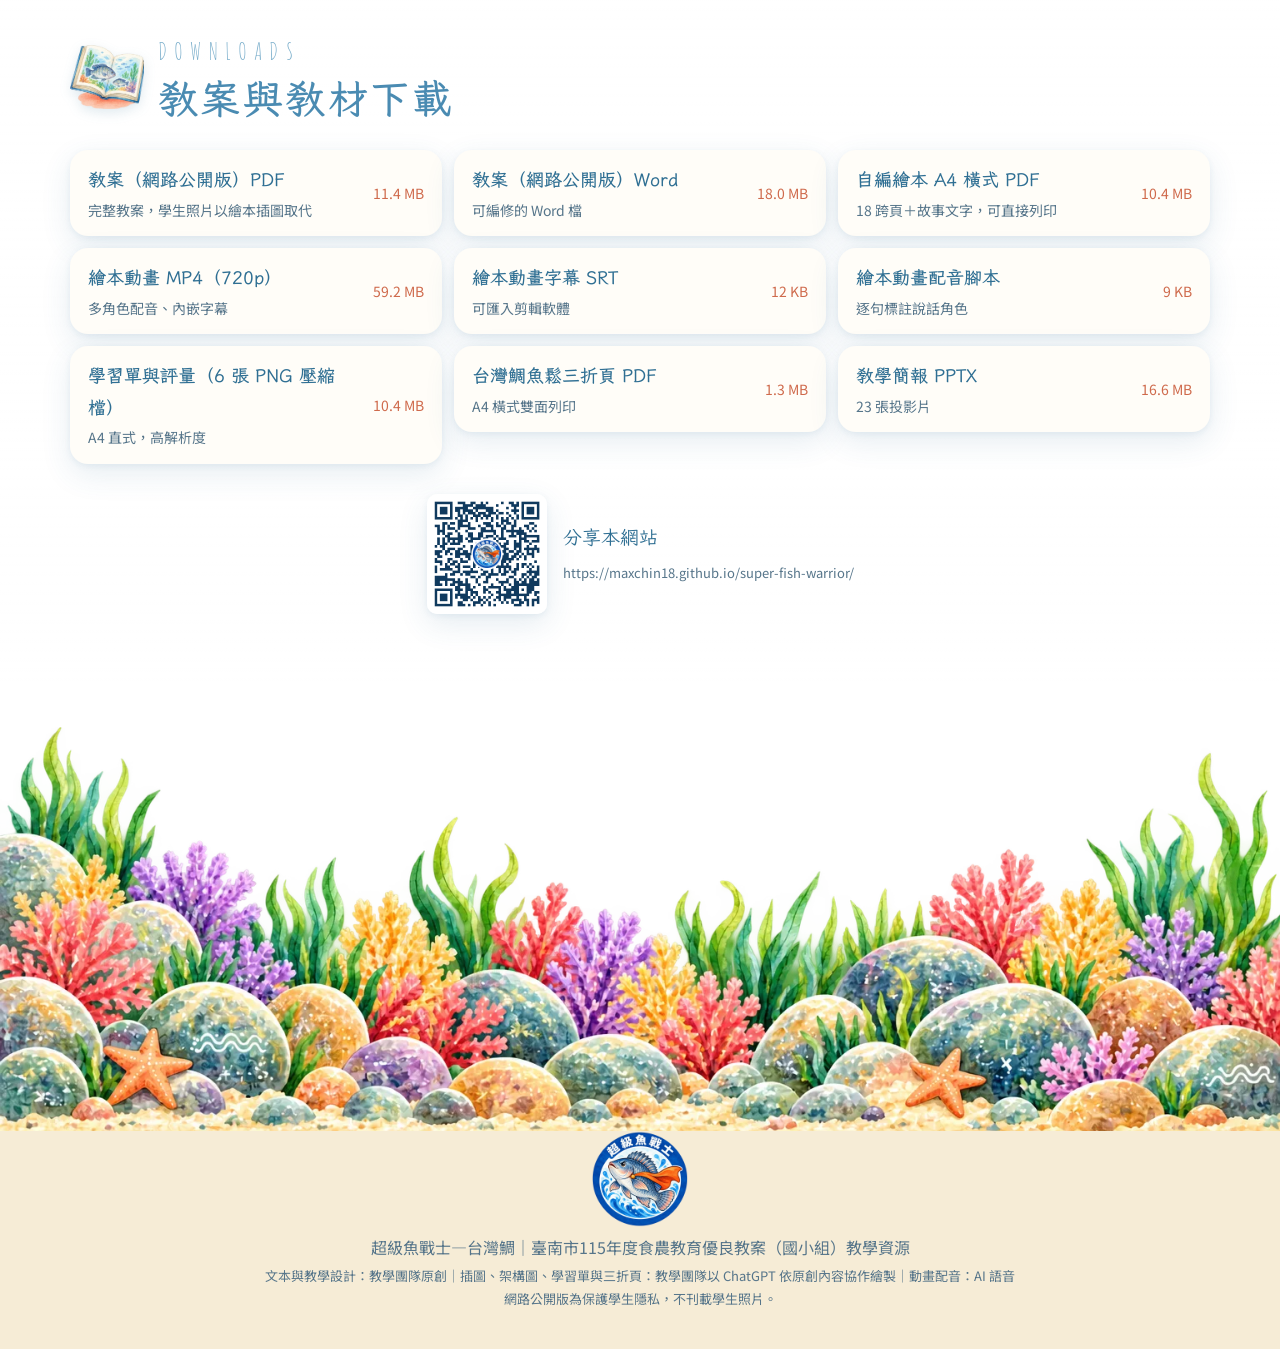
==== commit 6682aaf6: "Photoreal look for 3D tilapia: photo-projected head and scale shell, photo-cut fins, teal studio sta" ====
--- a/index.html
+++ b/index.html
@@ -128,7 +128,7 @@
 <h3>組合挑戰</h3><p>零件散落四周，把 8 個部位拖回魚骨上，組合出完整的台灣鯛並挑戰最快時間；每放回一個部位，就認識一種全魚利用的方法。適合搭配第3節「全魚利用寶藏圖」與學習單三使用，電腦、平板、手機都能操作。</p>
 <p><a class="btn coral" href="fish3d/">開啟 3D 解剖圖</a></p>
 </div>
-<figure class="float-fig fish3d-fig"><a href="fish3d/"><img src="img/fish3d-preview.webp" alt="台灣鯛 3D 全魚解剖圖拆解畫面" loading="lazy"></a><figcaption>拆解後的魚鱗、魚皮、魚骨、魚頭、魚鰓、內臟與左右魚片</figcaption></figure>
+<figure class="float-fig fish3d-fig"><a href="fish3d/"><img src="img/fish3d-preview.webp" alt="台灣鯛 3D 全魚解剖圖拆解畫面" loading="lazy"></a><figcaption>照片擬真的台灣鯛 3D 模型：可拆成九個部位，也會微微游動</figcaption></figure>
 </div>
 </div>
 </section>
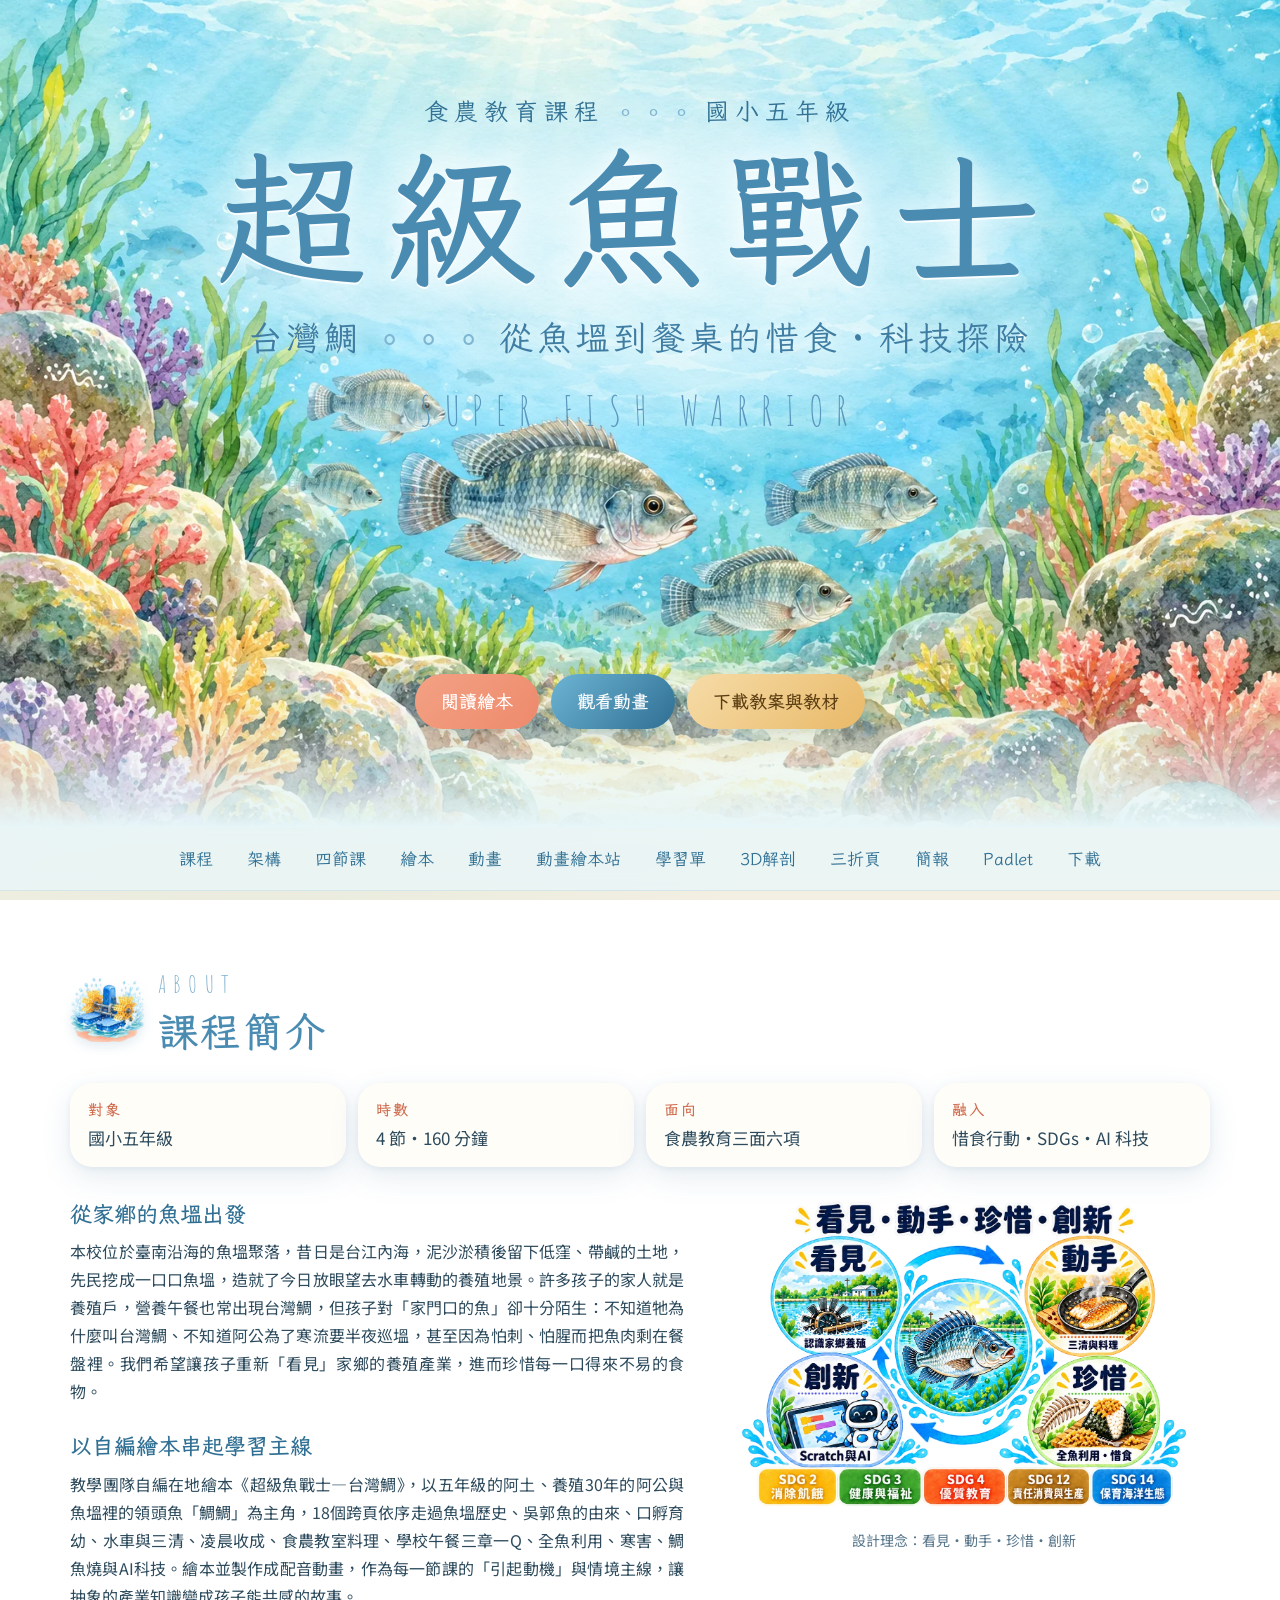
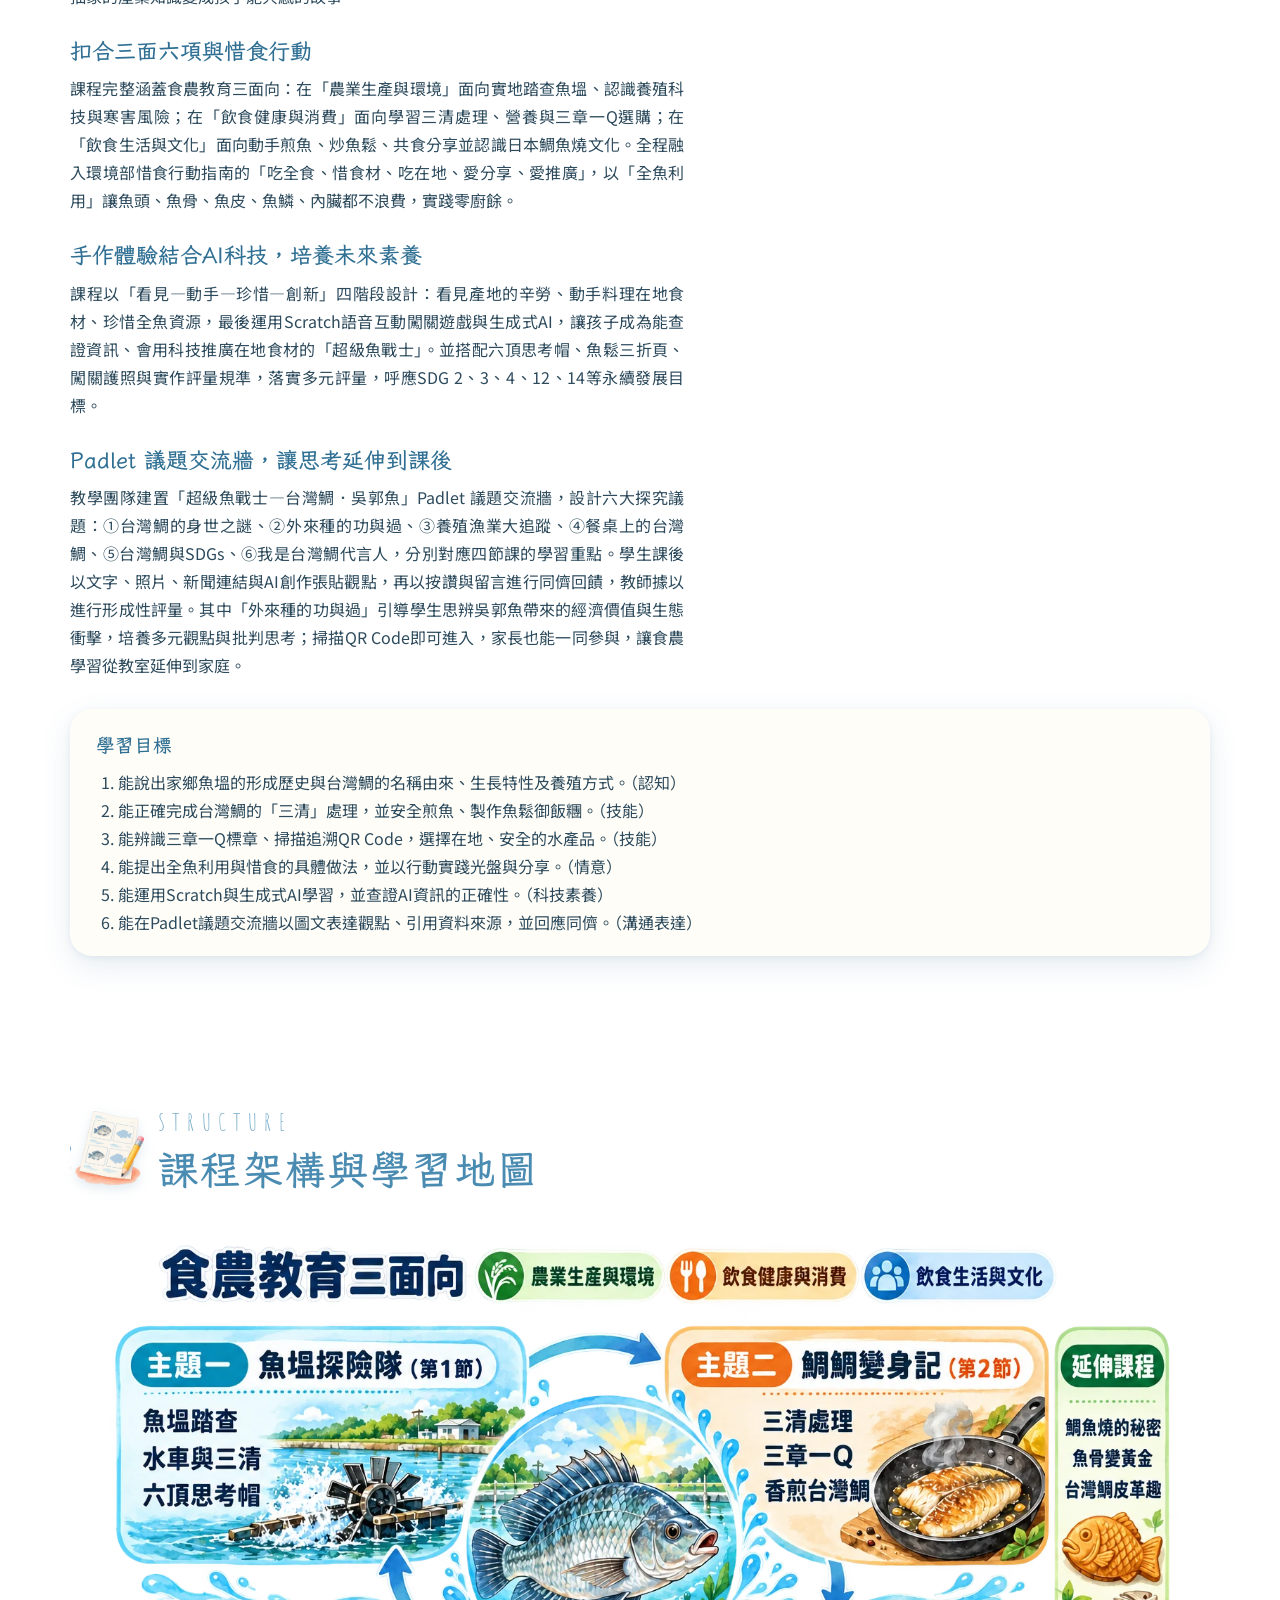
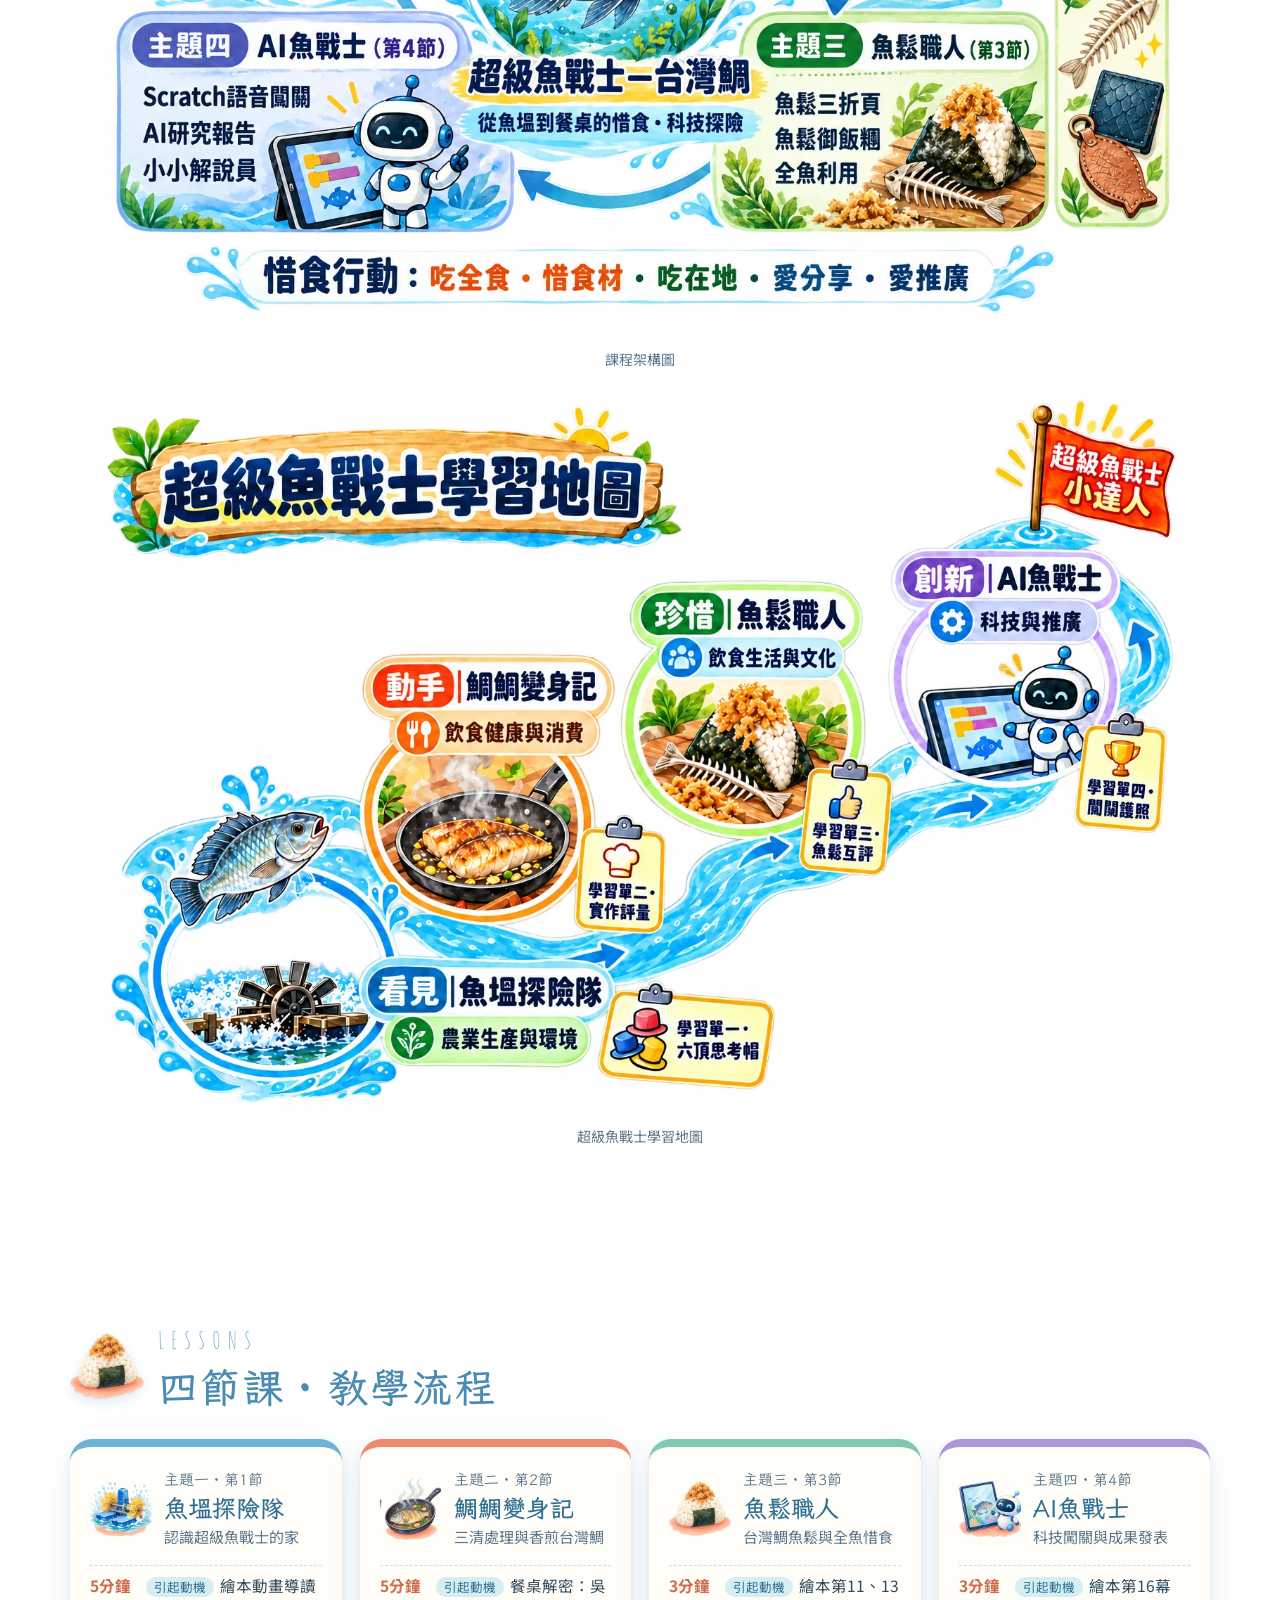
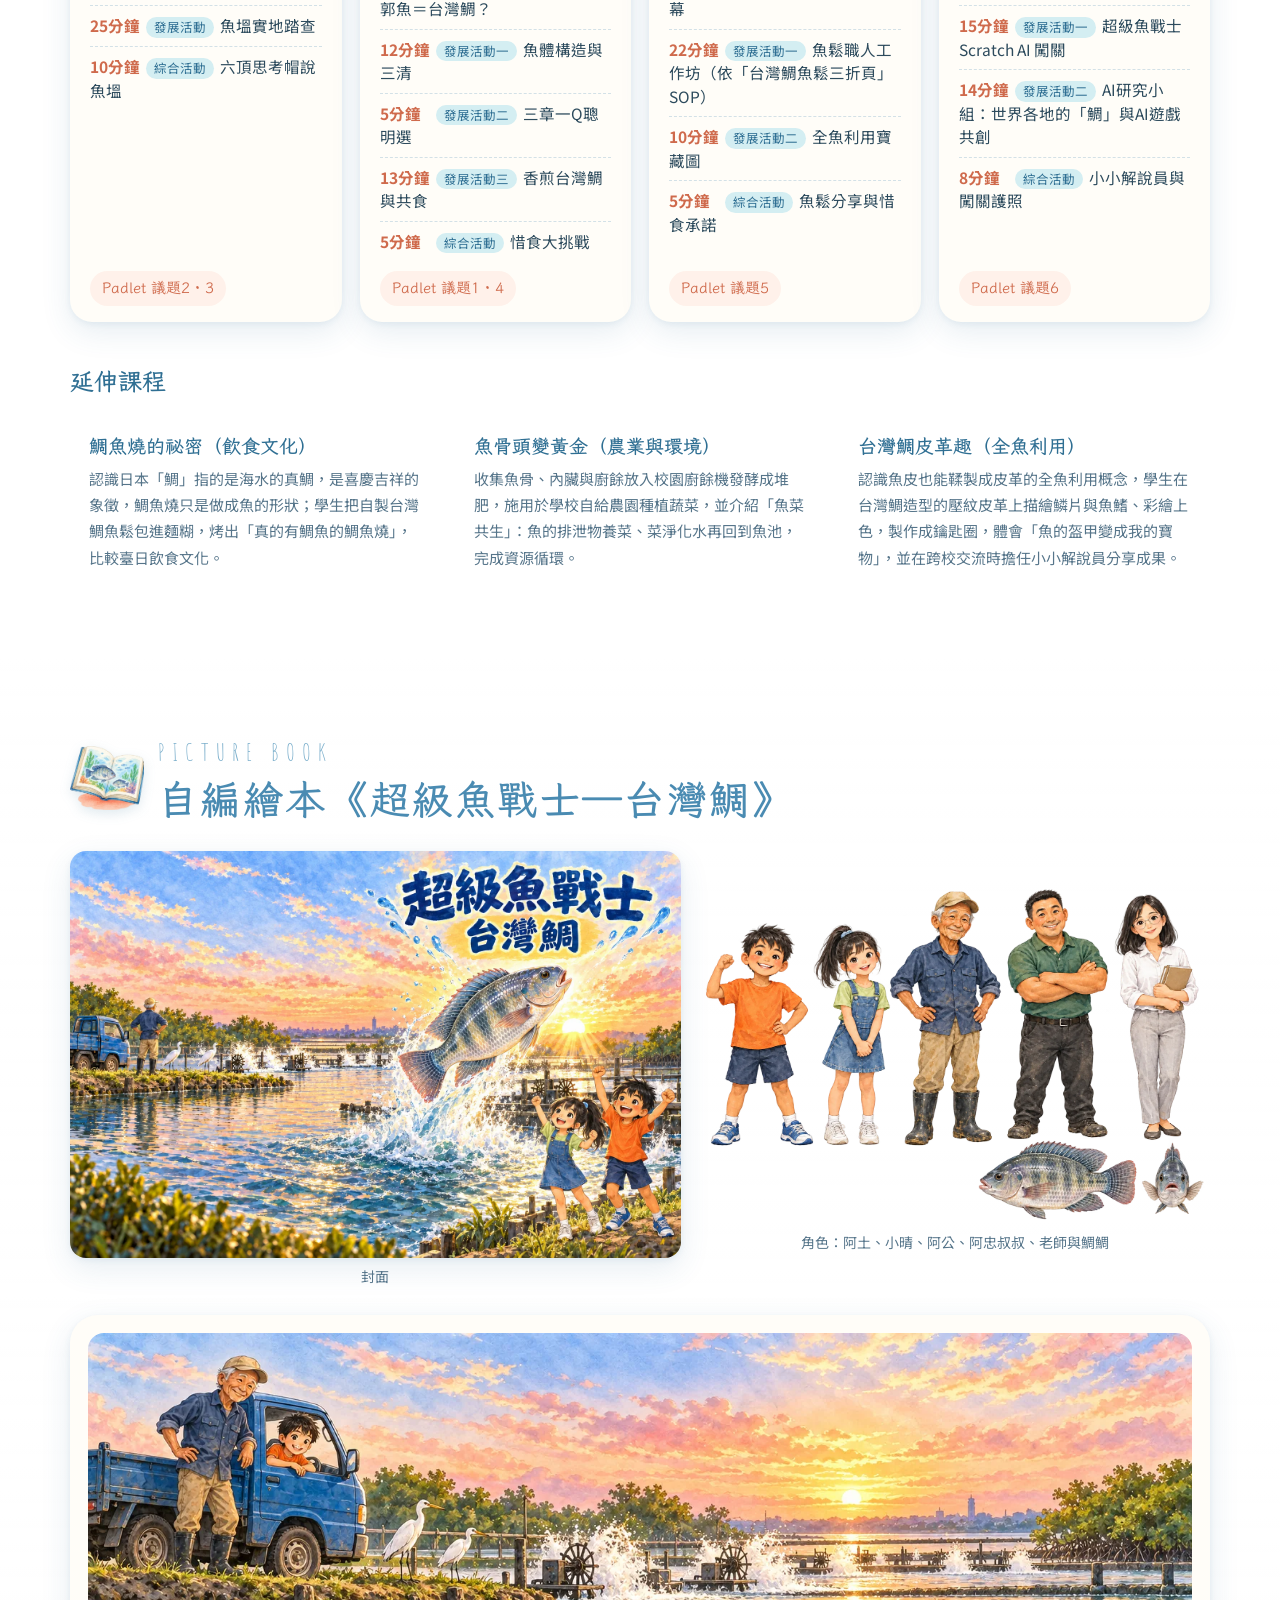
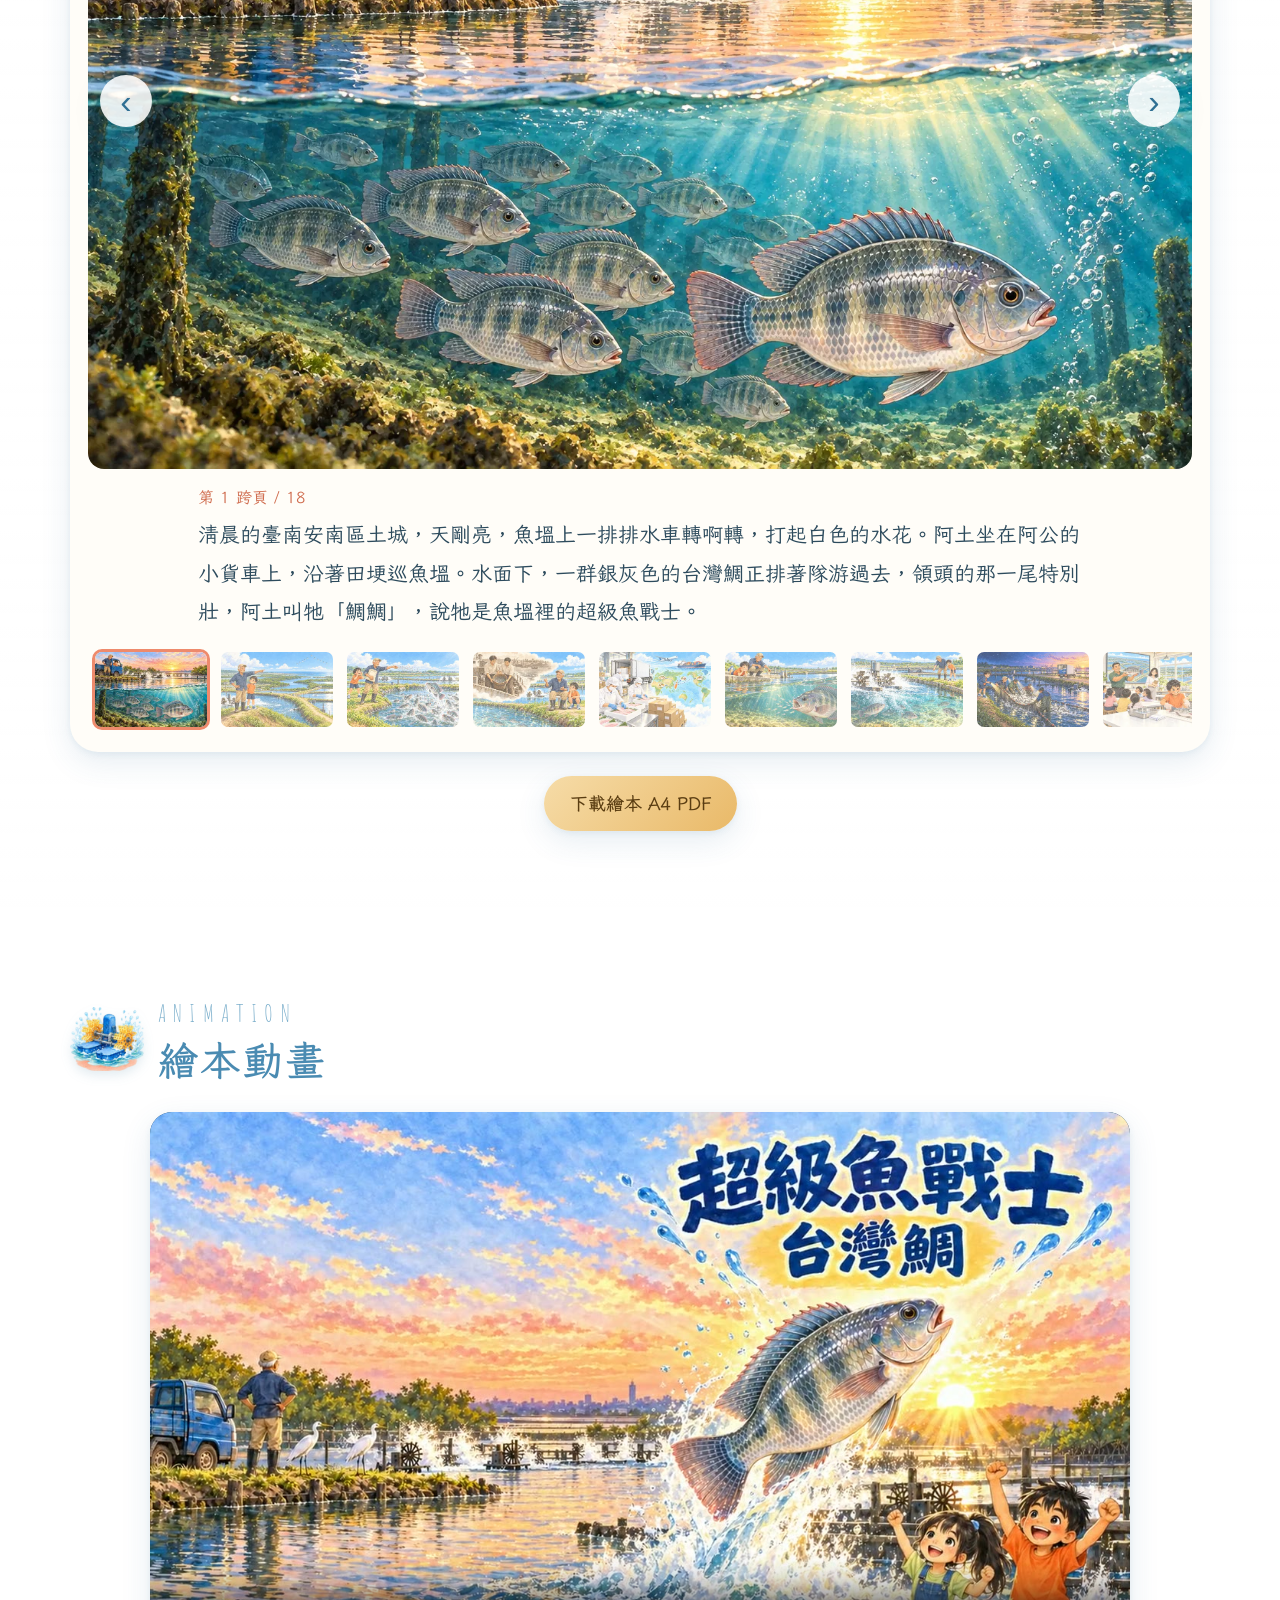
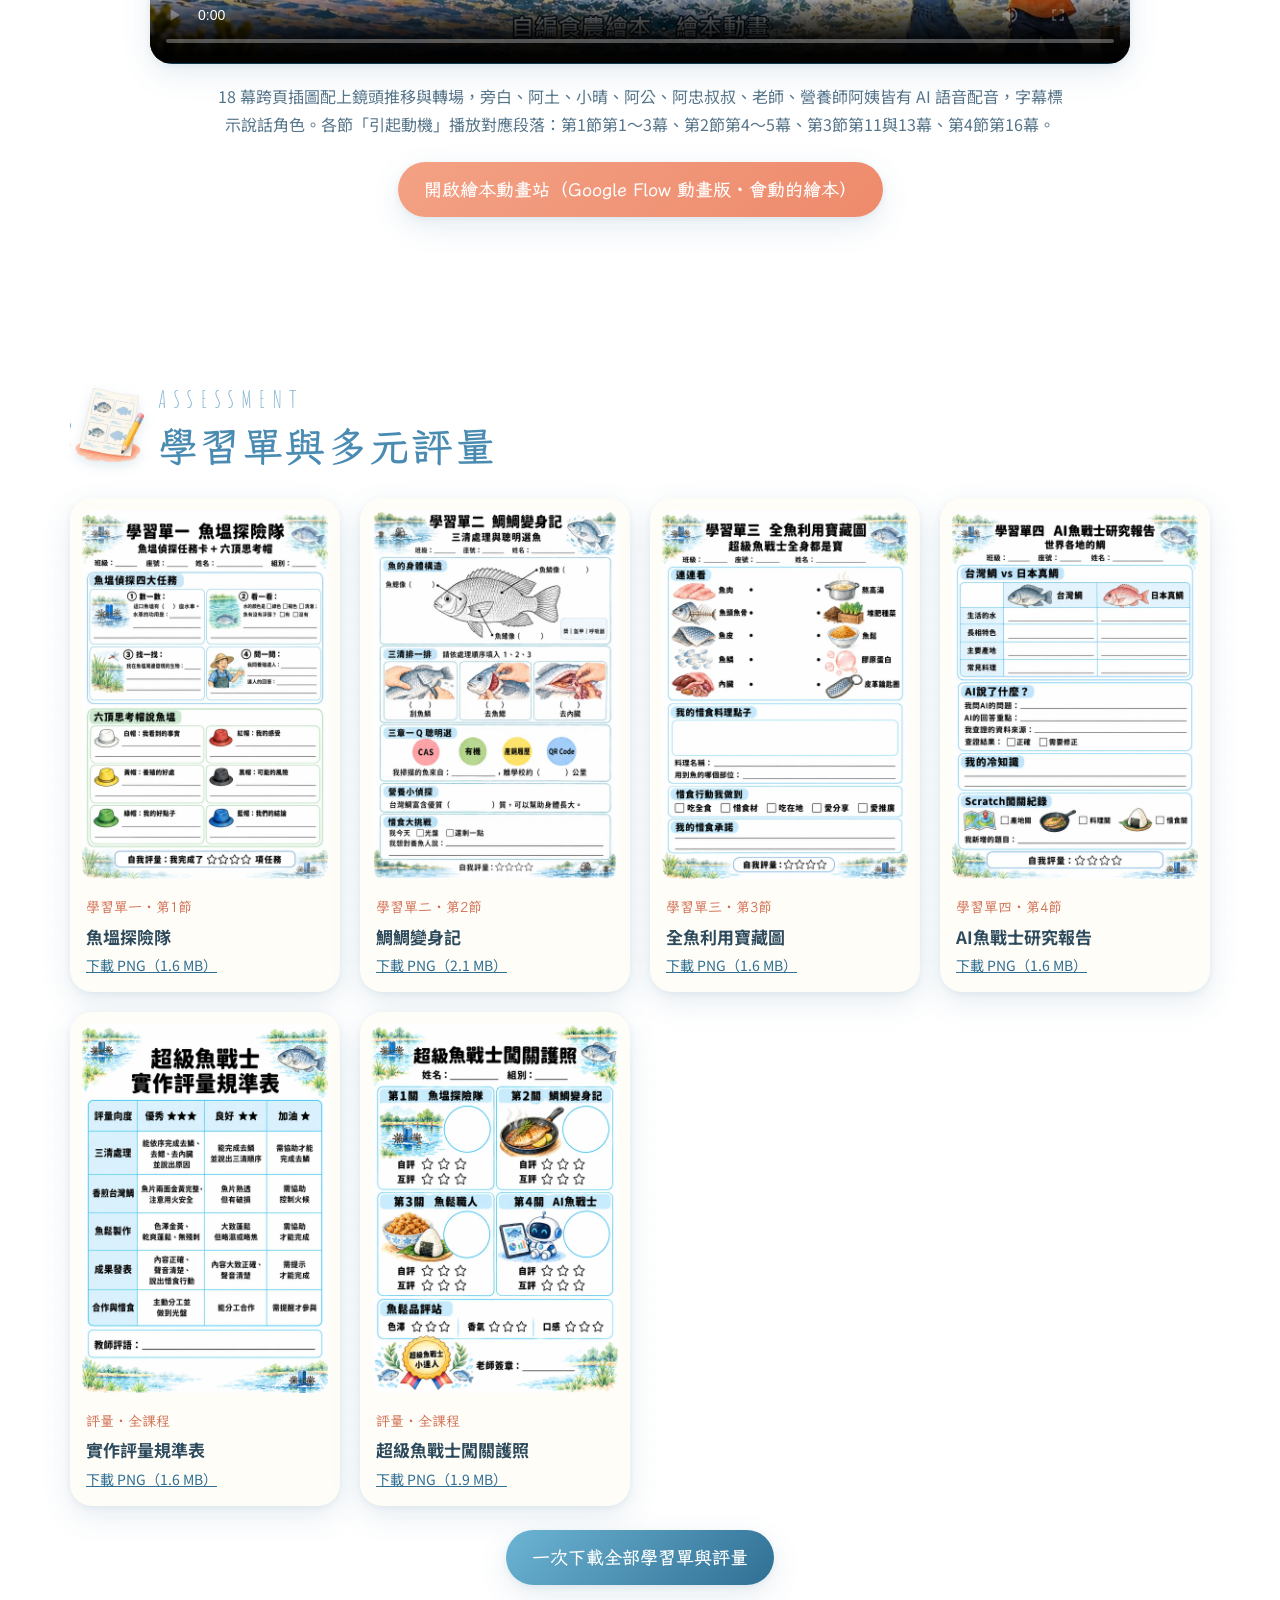
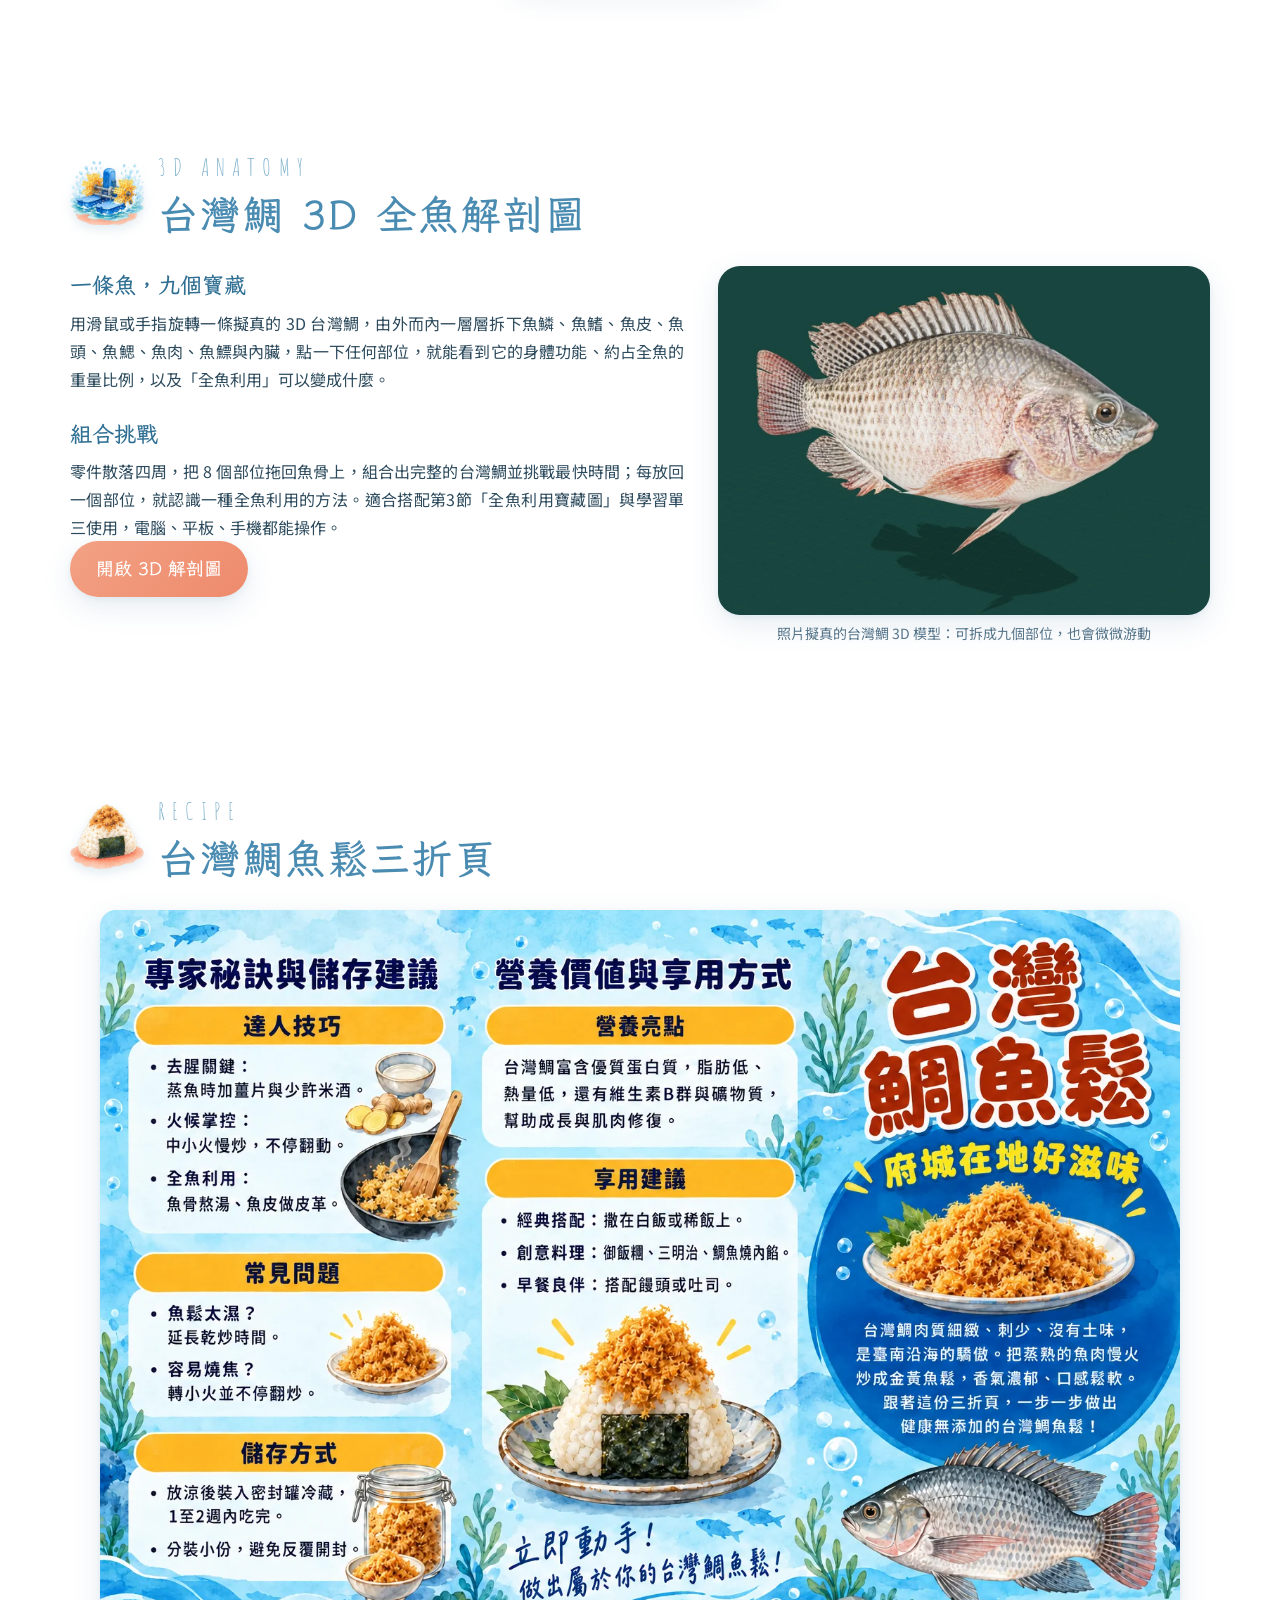
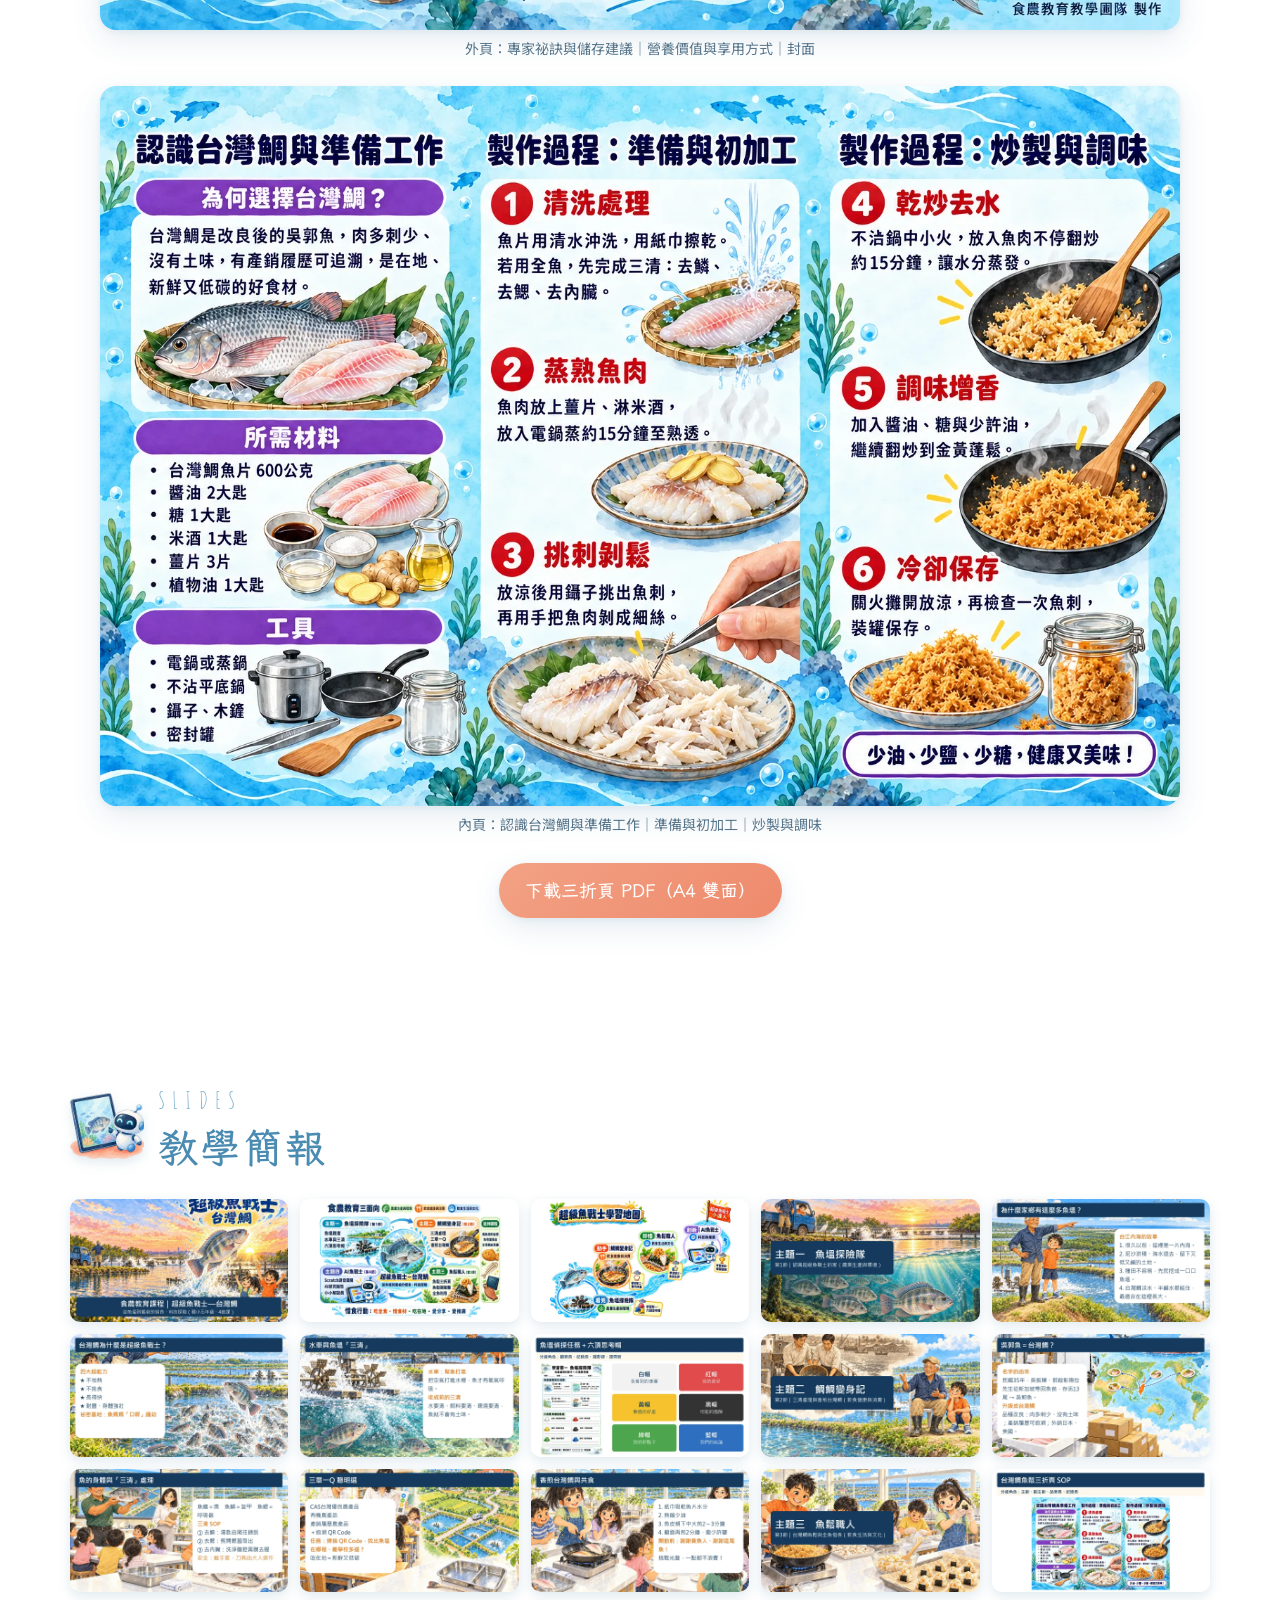
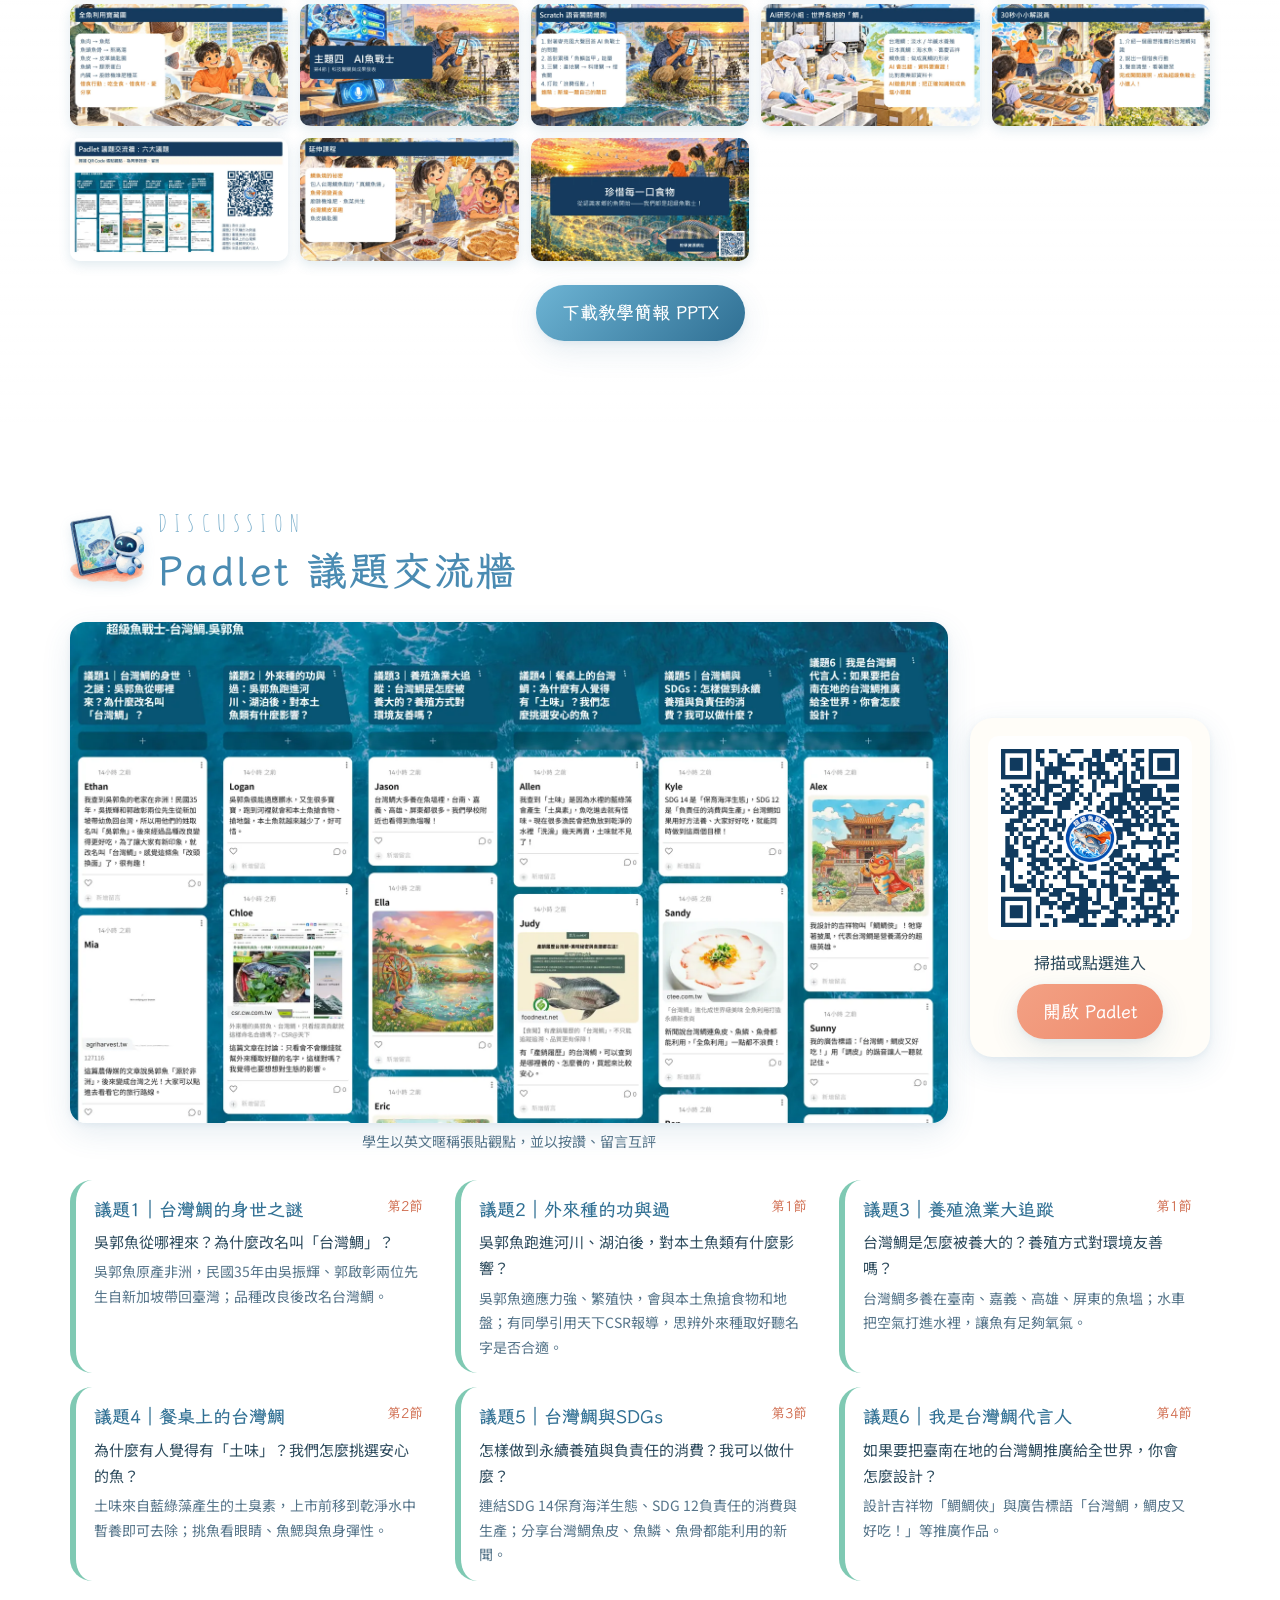
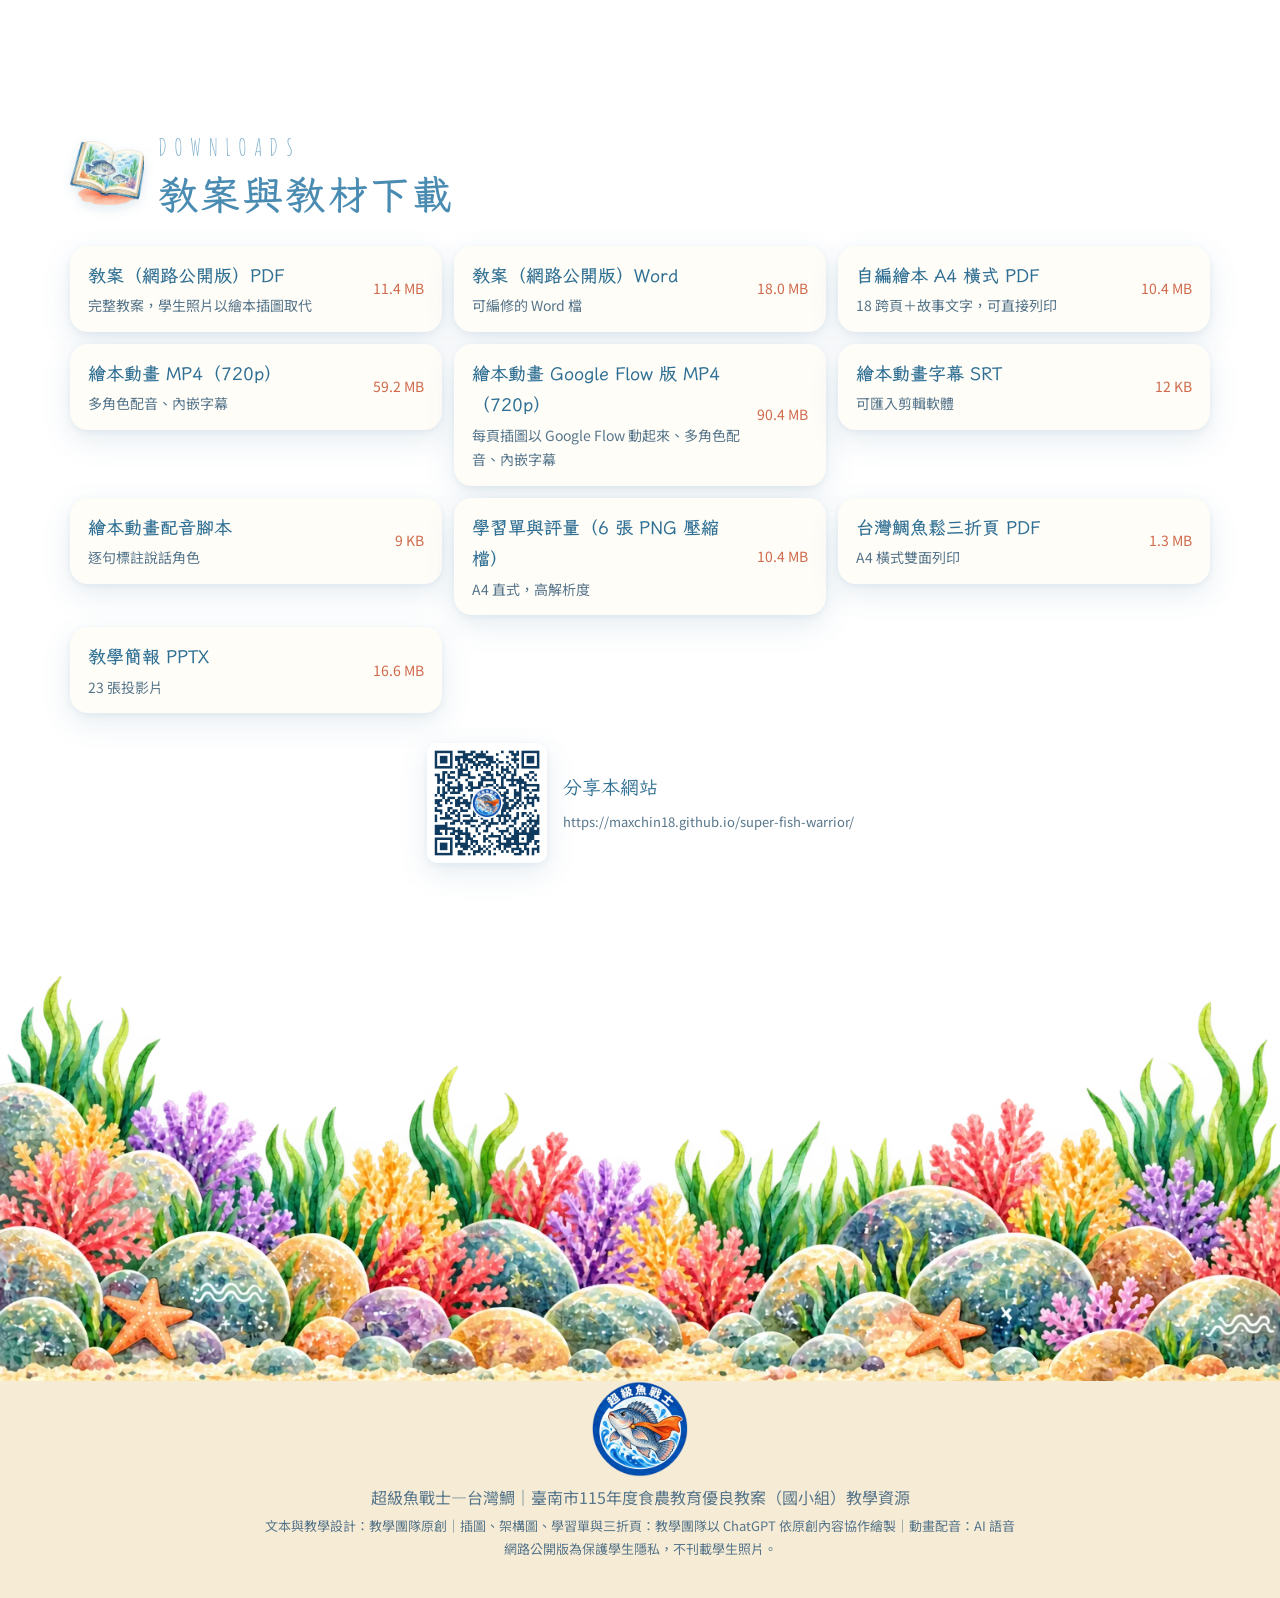
==== commit 14241626: "Add storybook site: Google Flow picture-book animation and moving picture book New storybook/ subpag" ====
--- a/index.html
+++ b/index.html
@@ -22,7 +22,7 @@
 </div>
 <div class="cta"><a class="btn coral" href="#book">閱讀繪本</a><a class="btn sea" href="#animation">觀看動畫</a><a class="btn sand" href="#downloads">下載教案與教材</a></div>
 </header>
-<nav class="nav"><div class="nav-inner"><a href="#about">課程</a><a href="#architecture">架構</a><a href="#lessons">四節課</a><a href="#book">繪本</a><a href="#animation">動畫</a><a href="#sheets">學習單</a><a href="#fish3d">3D解剖</a><a href="#trifold">三折頁</a><a href="#slides">簡報</a><a href="#padlet">Padlet</a><a href="#downloads">下載</a></div></nav>
+<nav class="nav"><div class="nav-inner"><a href="#about">課程</a><a href="#architecture">架構</a><a href="#lessons">四節課</a><a href="#book">繪本</a><a href="#animation">動畫</a><a href="storybook/">動畫繪本站</a><a href="#sheets">學習單</a><a href="#fish3d">3D解剖</a><a href="#trifold">三折頁</a><a href="#slides">簡報</a><a href="#padlet">Padlet</a><a href="#downloads">下載</a></div></nav>
 <main>
 <section id="about" class="sec">
 <div class="wrap">
@@ -103,6 +103,7 @@
 <div class="sec-head"><img class="sec-icon" src="img/icon-1.webp" alt="" loading="lazy"><div><p class="eyebrow">ANIMATION</p><h2>繪本動畫</h2></div></div>
 <div class="video-box"><video controls preload="metadata" poster="media/animation-poster.jpg" playsinline><source src="media/animation-720p.mp4" type="video/mp4"><track kind="subtitles" src="media/animation-zh-TW.vtt" srclang="zh-TW" label="繁體中文" default></video></div>
 <p class="note">18 幕跨頁插圖配上鏡頭推移與轉場，旁白、阿土、小晴、阿公、阿忠叔叔、老師、營養師阿姨皆有 AI 語音配音，字幕標示說話角色。各節「引起動機」播放對應段落：第1節第1～3幕、第2節第4～5幕、第3節第11與13幕、第4節第16幕。</p>
+<p class="center"><a class="btn coral" href="storybook/">開啟繪本動畫站（Google Flow 動畫版・會動的繪本）</a></p>
 </div>
 </section>
 <section id="sheets" class="sec tint">
@@ -189,6 +190,7 @@
 <li><a href="downloads/lesson-plan.docx" download><b>教案（網路公開版）Word</b><span>可編修的 Word 檔</span><em>18.0 MB</em></a></li>
 <li><a href="downloads/picture-book-A4.pdf" download><b>自編繪本 A4 橫式 PDF</b><span>18 跨頁＋故事文字，可直接列印</span><em>10.4 MB</em></a></li>
 <li><a href="media/animation-720p.mp4" download><b>繪本動畫 MP4（720p）</b><span>多角色配音、內嵌字幕</span><em>59.2 MB</em></a></li>
+<li><a href="storybook/media/animation-flow-720p.mp4" download><b>繪本動畫 Google Flow 版 MP4（720p）</b><span>每頁插圖以 Google Flow 動起來、多角色配音、內嵌字幕</span><em>90.4 MB</em></a></li>
 <li><a href="downloads/animation-subtitles.srt" download><b>繪本動畫字幕 SRT</b><span>可匯入剪輯軟體</span><em>12 KB</em></a></li>
 <li><a href="downloads/animation-script.txt" download><b>繪本動畫配音腳本</b><span>逐句標註說話角色</span><em>9 KB</em></a></li>
 <li><a href="downloads/worksheets-and-rubrics.zip" download><b>學習單與評量（6 張 PNG 壓縮檔）</b><span>A4 直式，高解析度</span><em>10.4 MB</em></a></li>
